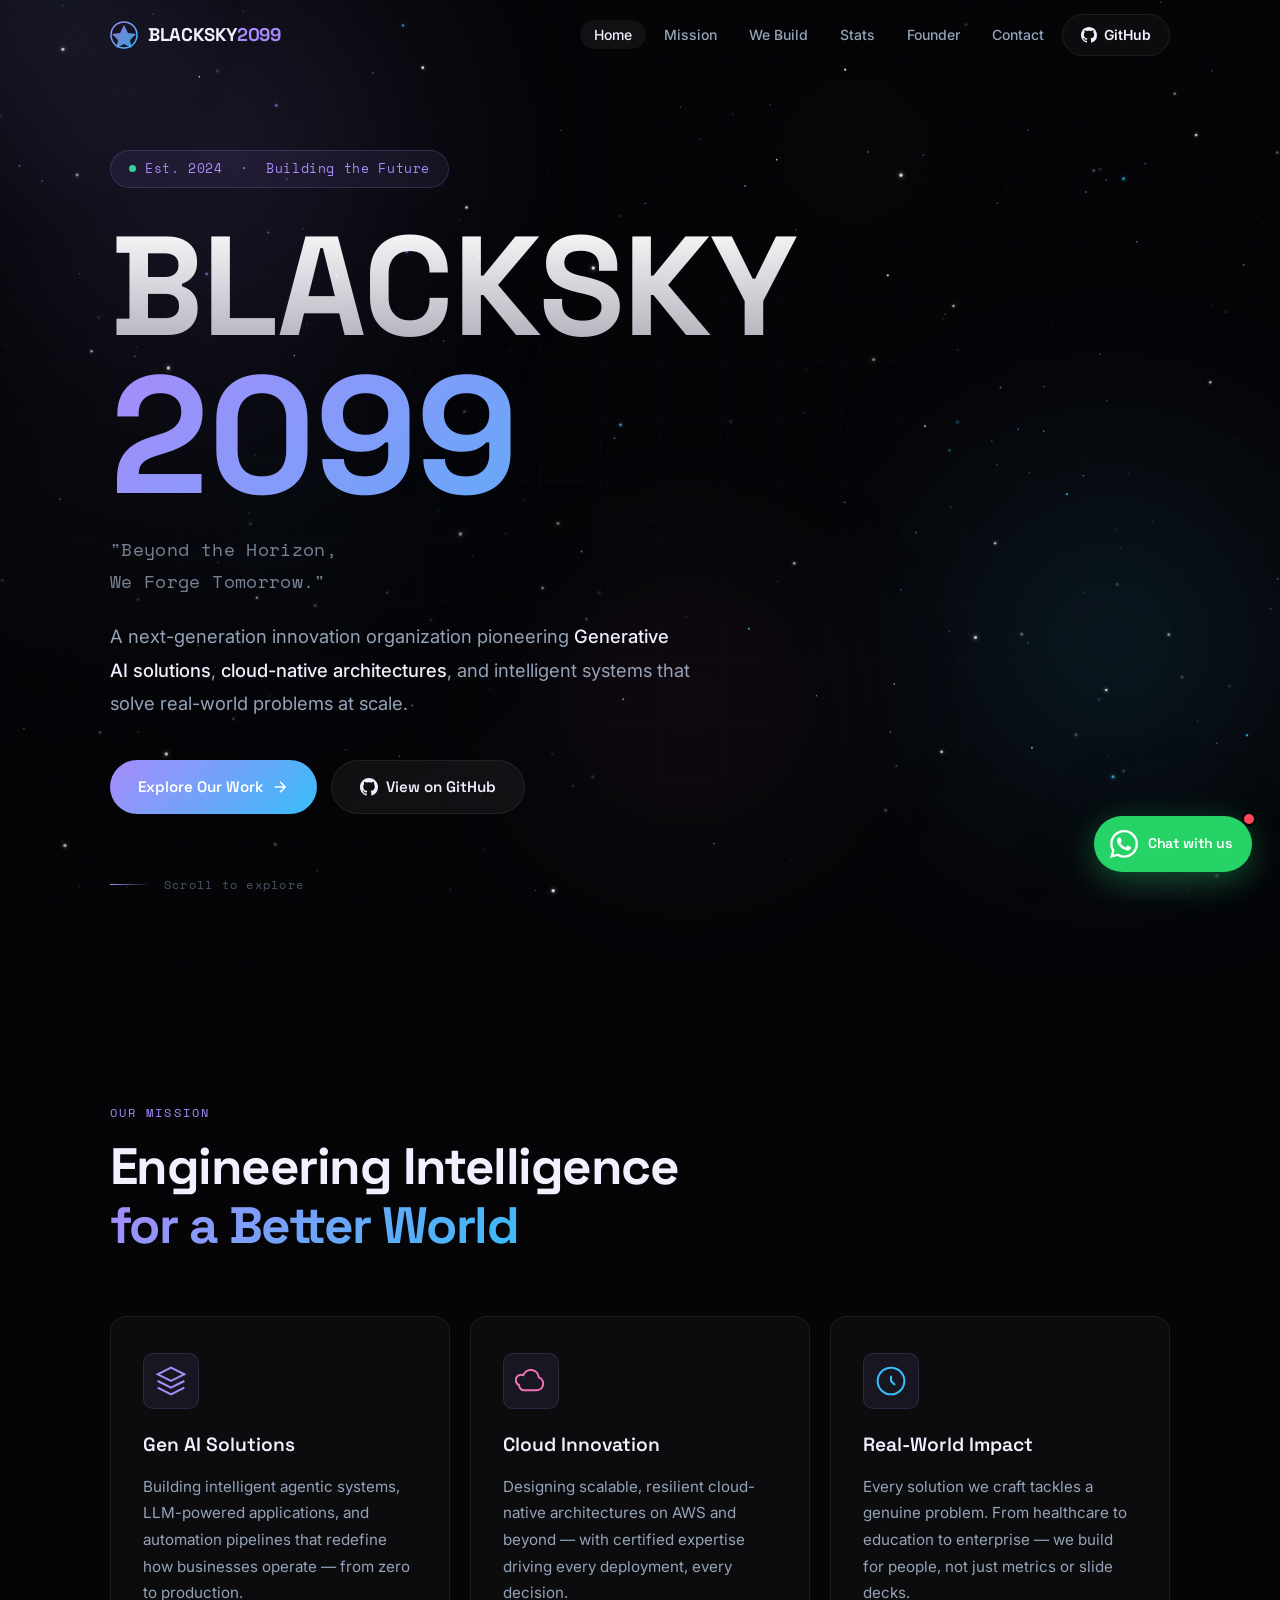
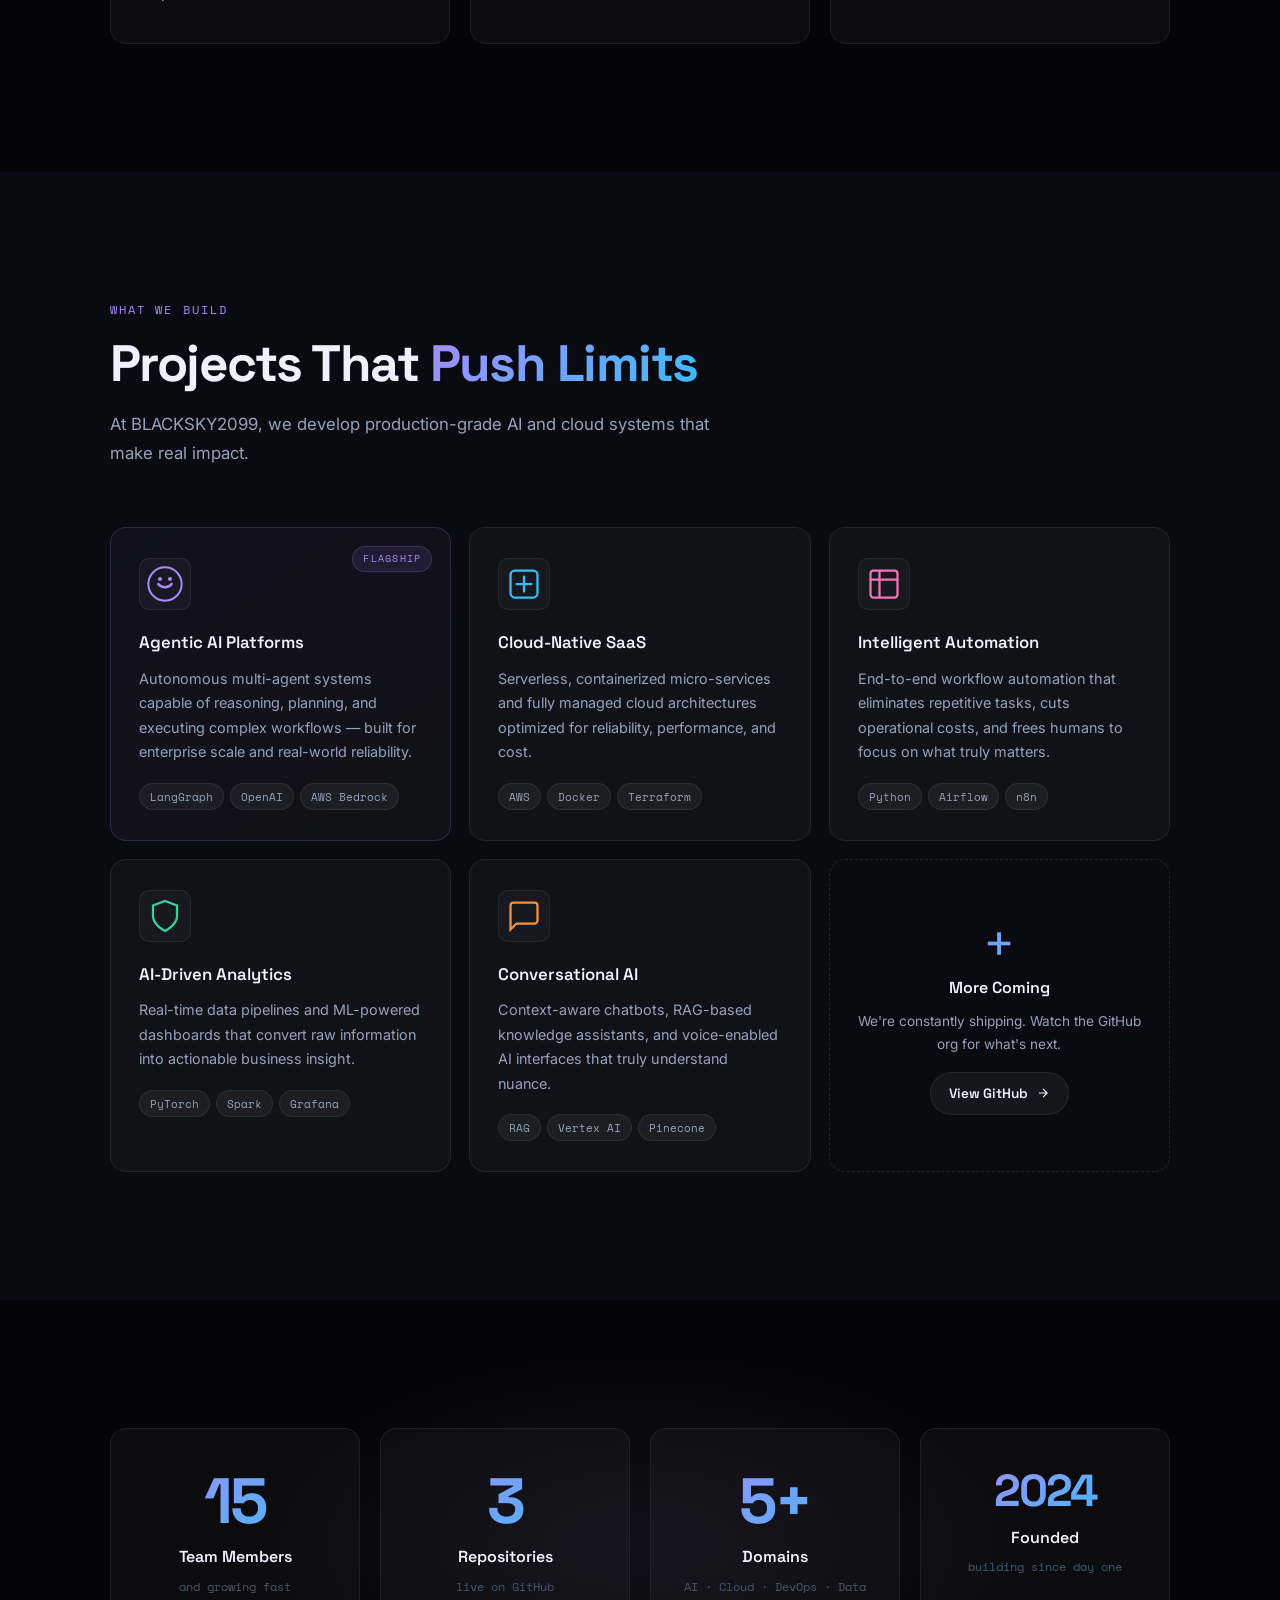
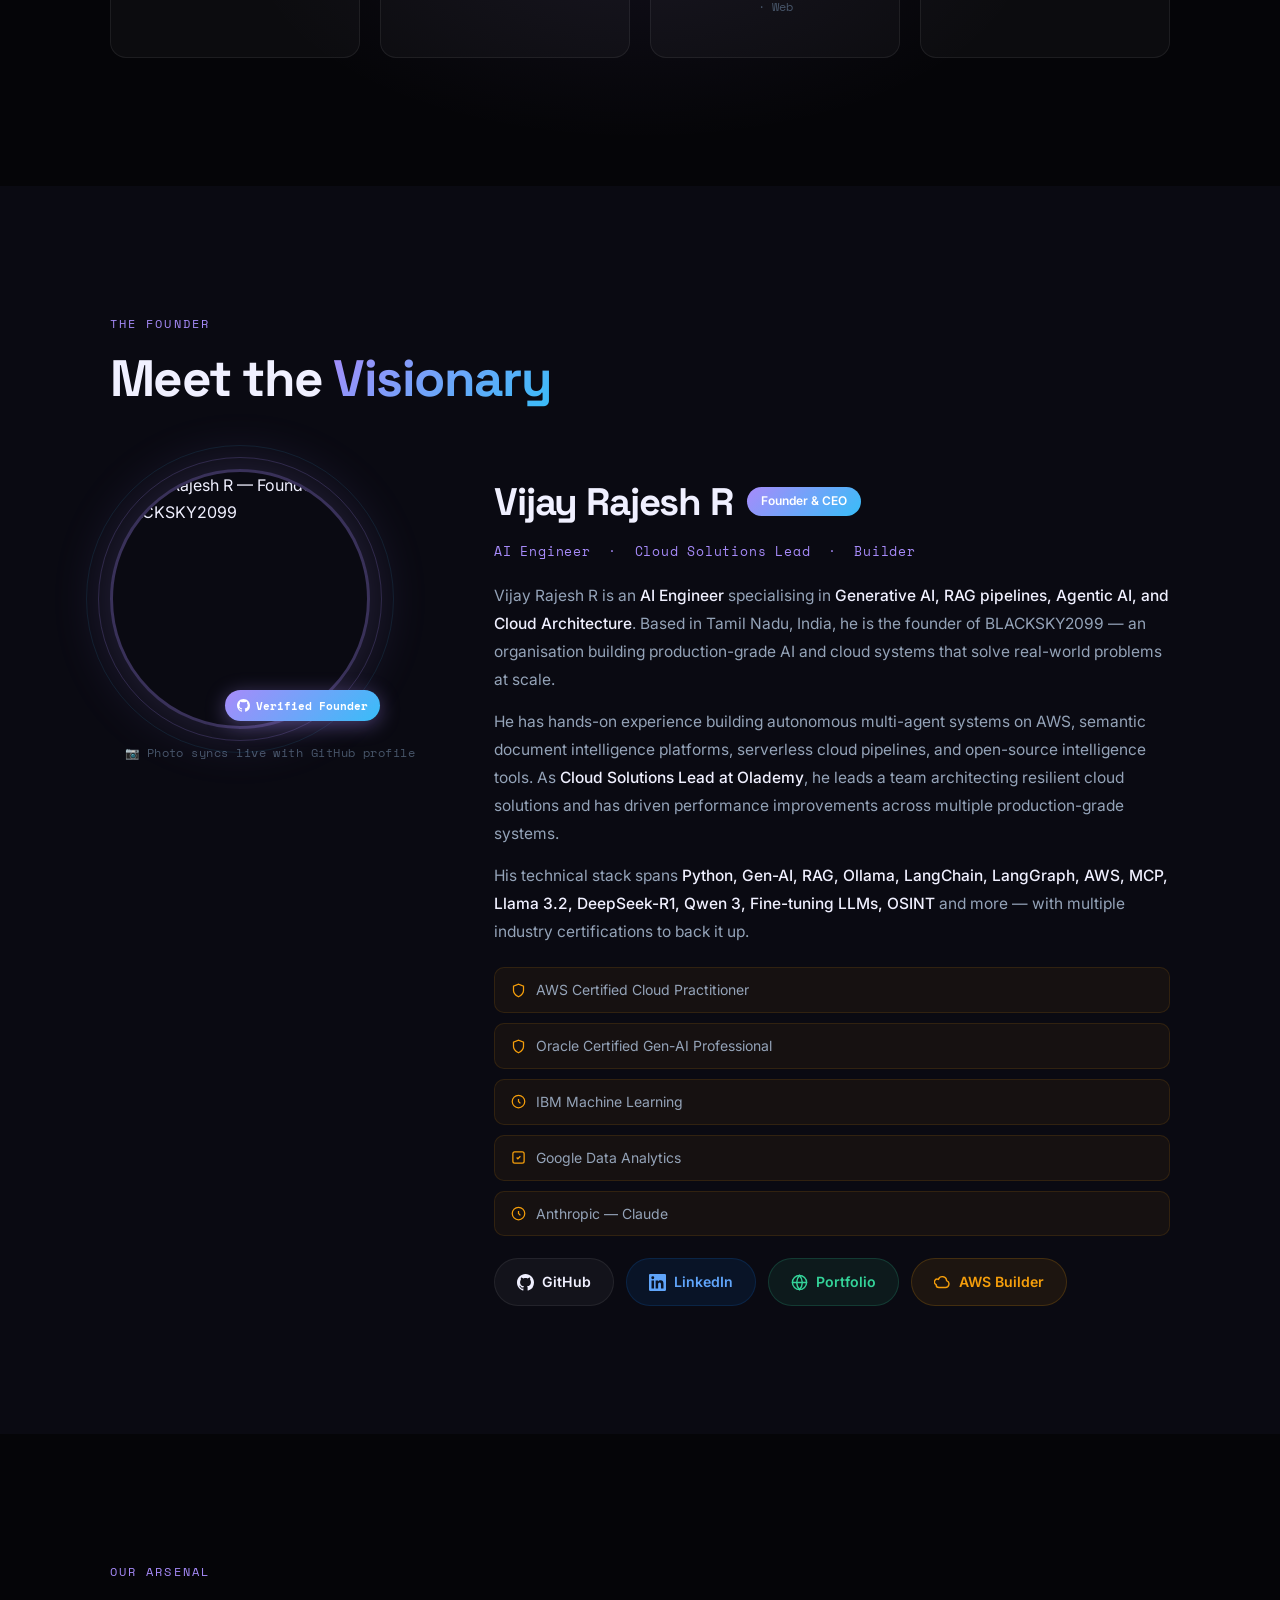
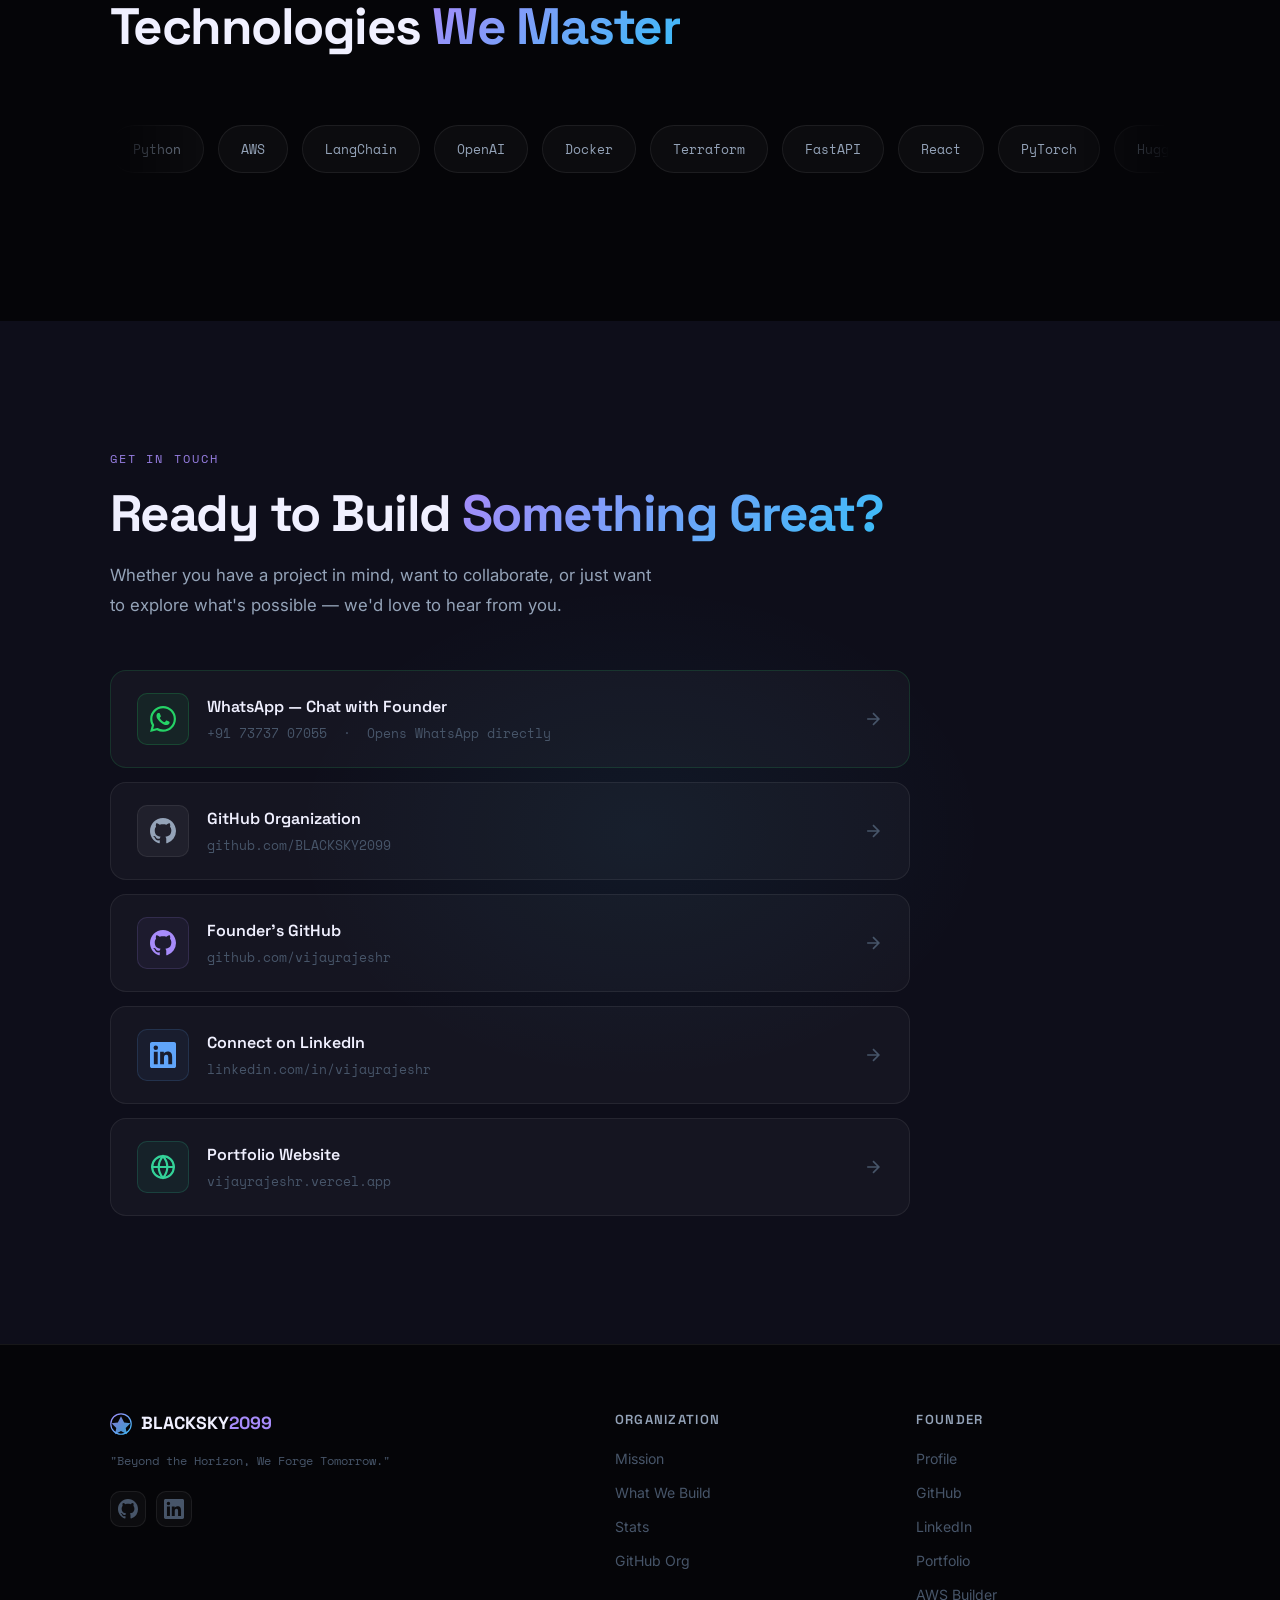
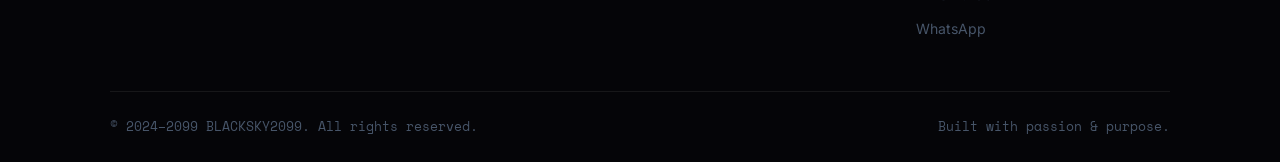
==== index.html @ ccd4a103 "updated" ====
<!DOCTYPE html>
<html lang="en">
<head>
  <meta charset="UTF-8" />
  <meta name="viewport" content="width=device-width, initial-scale=1.0" />
  <meta name="description" content="BLACKSKY2099 — Pioneering Gen AI solutions, Cloud innovation, and solving real-world problems. Founded by Vijay Rajesh R." />
  <meta name="keywords" content="BLACKSKY2099, AI, GenAI, Cloud, AWS, Agentic AI, Innovation, Technology, Vijay Rajesh" />
  <meta property="og:title" content="BLACKSKY2099 — Beyond The Horizon" />
  <meta property="og:description" content="Pioneering Gen AI solutions, Cloud innovation, and solving real-world problems." />
  <meta property="og:image" content="https://avatars.githubusercontent.com/u/301773857?s=280&v=4" />
  <meta property="og:type" content="website" />
  <meta name="twitter:card" content="summary_large_image" />
  <title>BLACKSKY2099 — Beyond The Horizon</title>
  <link rel="preconnect" href="https://fonts.googleapis.com" />
  <link rel="preconnect" href="https://fonts.gstatic.com" crossorigin />
  <link href="https://fonts.googleapis.com/css2?family=Space+Grotesk:wght@300;400;500;600;700&family=Inter:wght@300;400;500;600&family=Space+Mono:wght@400;700&display=swap" rel="stylesheet" />
  <link rel="stylesheet" href="styles.css" />
</head>
<body>

  <!-- CANVAS STARFIELD -->
  <canvas id="starfield"></canvas>

  <!-- CURSOR GLOW -->
  <div class="cursor-glow" id="cursorGlow"></div>

  <!-- NAV -->
  <nav class="nav" id="nav">
    <div class="nav-inner">
      <a href="#home" class="nav-logo">
        <span class="nav-logo-icon">
          <svg width="28" height="28" viewBox="0 0 28 28" fill="none">
            <circle cx="14" cy="14" r="13" stroke="url(#logoGrad)" stroke-width="1.5"/>
            <path d="M14 4 L18 12 L26 13 L20 19 L21.5 27 L14 23 L6.5 27 L8 19 L2 13 L10 12 Z" fill="url(#logoGrad)" opacity="0.85"/>
            <defs>
              <linearGradient id="logoGrad" x1="0" y1="0" x2="28" y2="28" gradientUnits="userSpaceOnUse">
                <stop offset="0%" stop-color="#a78bfa"/>
                <stop offset="100%" stop-color="#38bdf8"/>
              </linearGradient>
            </defs>
          </svg>
        </span>
        <span class="nav-logo-text">BLACKSKY<span class="accent">2099</span></span>
      </a>
      <button class="nav-toggle" id="navToggle" aria-label="Toggle navigation">
        <span></span><span></span><span></span>
      </button>
      <ul class="nav-links" id="navLinks">
        <li><a href="#home" class="nav-link">Home</a></li>
        <li><a href="#mission" class="nav-link">Mission</a></li>
        <li><a href="#what-we-build" class="nav-link">We Build</a></li>
        <li><a href="#stats" class="nav-link">Stats</a></li>
        <li><a href="#founder" class="nav-link">Founder</a></li>
        <li><a href="#contact" class="nav-link">Contact</a></li>
        <li>
          <a href="https://github.com/BLACKSKY2099" target="_blank" rel="noopener" class="nav-cta">
            <svg width="16" height="16" fill="currentColor" viewBox="0 0 16 16"><path d="M8 0C3.58 0 0 3.58 0 8c0 3.54 2.29 6.53 5.47 7.59.4.07.55-.17.55-.38 0-.19-.01-.82-.01-1.49-2.01.37-2.53-.49-2.69-.94-.09-.23-.48-.94-.82-1.13-.28-.15-.68-.52-.01-.53.63-.01 1.08.58 1.23.82.72 1.21 1.87.87 2.33.66.07-.52.28-.87.51-1.07-1.78-.2-3.64-.89-3.64-3.95 0-.87.31-1.59.82-2.15-.08-.2-.36-1.02.08-2.12 0 0 .67-.21 2.2.82.64-.18 1.32-.27 2-.27.68 0 1.36.09 2 .27 1.53-1.04 2.2-.82 2.2-.82.44 1.1.16 1.92.08 2.12.51.56.82 1.27.82 2.15 0 3.07-1.87 3.75-3.65 3.95.29.25.54.73.54 1.48 0 1.07-.01 1.93-.01 2.2 0 .21.15.46.55.38A8.012 8.012 0 0 0 16 8c0-4.42-3.58-8-8-8z"/></svg>
            GitHub
          </a>
        </li>
      </ul>
    </div>
  </nav>

  <!-- HERO -->
  <section class="hero" id="home">
    <div class="hero-orb hero-orb--1"></div>
    <div class="hero-orb hero-orb--2"></div>
    <div class="hero-orb hero-orb--3"></div>
    <div class="container">
      <div class="hero-content" data-reveal>
        <div class="hero-badge">
          <span class="badge-dot"></span>
          <span>Est. 2024 &nbsp;·&nbsp; Building the Future</span>
        </div>
        <h1 class="hero-title">
          <span class="hero-title-line">BLACKSKY</span>
          <span class="hero-title-line hero-title-num">2099</span>
        </h1>
        <p class="hero-motto">
          <span class="motto-line">"Beyond the Horizon,</span>
          <span class="motto-line">We Forge Tomorrow."</span>
        </p>
        <p class="hero-desc">
          A next-generation innovation organization pioneering <strong>Generative AI solutions</strong>,
          <strong>cloud-native architectures</strong>, and intelligent systems that solve
          real-world problems at scale.
        </p>
        <div class="hero-actions">
          <a href="#what-we-build" class="btn btn--primary">
            <span>Explore Our Work</span>
            <svg width="18" height="18" viewBox="0 0 24 24" fill="none" stroke="currentColor" stroke-width="2"><path d="M5 12h14M12 5l7 7-7 7"/></svg>
          </a>
          <a href="https://github.com/BLACKSKY2099" target="_blank" rel="noopener" class="btn btn--ghost">
            <svg width="18" height="18" fill="currentColor" viewBox="0 0 16 16"><path d="M8 0C3.58 0 0 3.58 0 8c0 3.54 2.29 6.53 5.47 7.59.4.07.55-.17.55-.38 0-.19-.01-.82-.01-1.49-2.01.37-2.53-.49-2.69-.94-.09-.23-.48-.94-.82-1.13-.28-.15-.68-.52-.01-.53.63-.01 1.08.58 1.23.82.72 1.21 1.87.87 2.33.66.07-.52.28-.87.51-1.07-1.78-.2-3.64-.89-3.64-3.95 0-.87.31-1.59.82-2.15-.08-.2-.36-1.02.08-2.12 0 0 .67-.21 2.2.82.64-.18 1.32-.27 2-.27.68 0 1.36.09 2 .27 1.53-1.04 2.2-.82 2.2-.82.44 1.1.16 1.92.08 2.12.51.56.82 1.27.82 2.15 0 3.07-1.87 3.75-3.65 3.95.29.25.54.73.54 1.48 0 1.07-.01 1.93-.01 2.2 0 .21.15.46.55.38A8.012 8.012 0 0 0 16 8c0-4.42-3.58-8-8-8z"/></svg>
            <span>View on GitHub</span>
          </a>
        </div>
        <div class="hero-scroll-hint">
          <div class="scroll-line"></div>
          <span>Scroll to explore</span>
        </div>
      </div>
    </div>
    <div class="hero-grid-overlay"></div>
  </section>

  <!-- MISSION -->
  <section class="section mission" id="mission">
    <div class="container">
      <div class="section-label" data-reveal>Our Mission</div>
      <h2 class="section-title" data-reveal>
        Engineering Intelligence<br/>
        <span class="gradient-text">for a Better World</span>
      </h2>
      <div class="mission-grid">
        <div class="mission-card" data-reveal data-delay="0">
          <div class="mission-card-icon">
            <svg width="32" height="32" viewBox="0 0 24 24" fill="none" stroke="url(#mIcon1)" stroke-width="1.5">
              <path d="M12 2L2 7l10 5 10-5-10-5z"/>
              <path d="M2 17l10 5 10-5"/>
              <path d="M2 12l10 5 10-5"/>
              <defs><linearGradient id="mIcon1" x1="0" y1="0" x2="24" y2="24"><stop offset="0%" stop-color="#a78bfa"/><stop offset="100%" stop-color="#38bdf8"/></linearGradient></defs>
            </svg>
          </div>
          <h3>Gen AI Solutions</h3>
          <p>Building intelligent agentic systems, LLM-powered applications, and automation pipelines that redefine how businesses operate — from zero to production.</p>
        </div>
        <div class="mission-card" data-reveal data-delay="100">
          <div class="mission-card-icon">
            <svg width="32" height="32" viewBox="0 0 24 24" fill="none" stroke="url(#mIcon2)" stroke-width="1.5">
              <path d="M3 15a4 4 0 0 0 4 4h9a5 5 0 0 0 1.8-9.7 6 6 0 0 0-11.6-1.7A4 4 0 0 0 3 15z"/>
              <defs><linearGradient id="mIcon2" x1="0" y1="0" x2="24" y2="24"><stop offset="0%" stop-color="#f472b6"/><stop offset="100%" stop-color="#a78bfa"/></linearGradient></defs>
            </svg>
          </div>
          <h3>Cloud Innovation</h3>
          <p>Designing scalable, resilient cloud-native architectures on AWS and beyond — with certified expertise driving every deployment, every decision.</p>
        </div>
        <div class="mission-card" data-reveal data-delay="200">
          <div class="mission-card-icon">
            <svg width="32" height="32" viewBox="0 0 24 24" fill="none" stroke="url(#mIcon3)" stroke-width="1.5">
              <circle cx="12" cy="12" r="10"/>
              <path d="M12 8v4l3 3"/>
              <defs><linearGradient id="mIcon3" x1="0" y1="0" x2="24" y2="24"><stop offset="0%" stop-color="#38bdf8"/><stop offset="100%" stop-color="#34d399"/></linearGradient></defs>
            </svg>
          </div>
          <h3>Real-World Impact</h3>
          <p>Every solution we craft tackles a genuine problem. From healthcare to education to enterprise — we build for people, not just metrics or slide decks.</p>
        </div>
      </div>
    </div>
  </section>

  <!-- WHAT WE BUILD -->
  <section class="section what-we-build" id="what-we-build">
    <div class="container">
      <div class="section-label" data-reveal>What We Build</div>
      <h2 class="section-title" data-reveal>
        Projects That <span class="gradient-text">Push Limits</span>
      </h2>
      <p class="section-subtitle" data-reveal>
        At BLACKSKY2099, we develop production-grade AI and cloud systems that make real impact.
      </p>
      <div class="build-grid">
        <div class="build-card build-card--featured" data-reveal>
          <div class="build-card-tag">Flagship</div>
          <div class="build-card-icon-wrap">
            <svg width="40" height="40" viewBox="0 0 24 24" fill="none"><path d="M12 2a10 10 0 1 0 0 20 10 10 0 0 0 0-20z" stroke="#a78bfa" stroke-width="1.2"/><path d="M8 12s1.5 2 4 2 4-2 4-2" stroke="#a78bfa" stroke-width="1.5" stroke-linecap="round"/><circle cx="9" cy="9" r="1.2" fill="#a78bfa"/><circle cx="15" cy="9" r="1.2" fill="#a78bfa"/></svg>
          </div>
          <h3>Agentic AI Platforms</h3>
          <p>Autonomous multi-agent systems capable of reasoning, planning, and executing complex workflows — built for enterprise scale and real-world reliability.</p>
          <div class="build-tags">
            <span>LangGraph</span><span>OpenAI</span><span>AWS Bedrock</span>
          </div>
        </div>
        <div class="build-card" data-reveal data-delay="80">
          <div class="build-card-icon-wrap">
            <svg width="36" height="36" viewBox="0 0 24 24" fill="none"><rect x="3" y="3" width="18" height="18" rx="3" stroke="#38bdf8" stroke-width="1.5"/><path d="M7 12h10M12 7v10" stroke="#38bdf8" stroke-width="1.5" stroke-linecap="round"/></svg>
          </div>
          <h3>Cloud-Native SaaS</h3>
          <p>Serverless, containerized micro-services and fully managed cloud architectures optimized for reliability, performance, and cost.</p>
          <div class="build-tags">
            <span>AWS</span><span>Docker</span><span>Terraform</span>
          </div>
        </div>
        <div class="build-card" data-reveal data-delay="160">
          <div class="build-card-icon-wrap">
            <svg width="36" height="36" viewBox="0 0 24 24" fill="none"><path d="M9 3H5a2 2 0 0 0-2 2v4m6-6h10a2 2 0 0 1 2 2v4M9 3v18m0 0h10a2 2 0 0 0 2-2V9M9 21H5a2 2 0 0 1-2-2V9m0 0h18" stroke="#f472b6" stroke-width="1.5" stroke-linecap="round"/></svg>
          </div>
          <h3>Intelligent Automation</h3>
          <p>End-to-end workflow automation that eliminates repetitive tasks, cuts operational costs, and frees humans to focus on what truly matters.</p>
          <div class="build-tags">
            <span>Python</span><span>Airflow</span><span>n8n</span>
          </div>
        </div>
        <div class="build-card" data-reveal data-delay="240">
          <div class="build-card-icon-wrap">
            <svg width="36" height="36" viewBox="0 0 24 24" fill="none"><path d="M12 22s8-4 8-10V5l-8-3-8 3v7c0 6 8 10 8 10z" stroke="#34d399" stroke-width="1.5" stroke-linecap="round"/></svg>
          </div>
          <h3>AI-Driven Analytics</h3>
          <p>Real-time data pipelines and ML-powered dashboards that convert raw information into actionable business insight.</p>
          <div class="build-tags">
            <span>PyTorch</span><span>Spark</span><span>Grafana</span>
          </div>
        </div>
        <div class="build-card" data-reveal data-delay="320">
          <div class="build-card-icon-wrap">
            <svg width="36" height="36" viewBox="0 0 24 24" fill="none"><path d="M21 15a2 2 0 0 1-2 2H7l-4 4V5a2 2 0 0 1 2-2h14a2 2 0 0 1 2 2z" stroke="#fb923c" stroke-width="1.5" stroke-linecap="round"/></svg>
          </div>
          <h3>Conversational AI</h3>
          <p>Context-aware chatbots, RAG-based knowledge assistants, and voice-enabled AI interfaces that truly understand nuance.</p>
          <div class="build-tags">
            <span>RAG</span><span>Vertex AI</span><span>Pinecone</span>
          </div>
        </div>
        <div class="build-card build-card--cta" data-reveal data-delay="400">
          <div class="build-card-cta-inner">
            <span class="build-card-cta-plus">+</span>
            <h3>More Coming</h3>
            <p>We're constantly shipping. Watch the GitHub org for what's next.</p>
            <a href="https://github.com/BLACKSKY2099" target="_blank" rel="noopener" class="btn btn--ghost btn--sm">
              View GitHub
              <svg width="14" height="14" viewBox="0 0 24 24" fill="none" stroke="currentColor" stroke-width="2"><path d="M5 12h14M12 5l7 7-7 7"/></svg>
            </a>
          </div>
        </div>
      </div>
    </div>
  </section>

  <!-- STATS -->
  <section class="section stats" id="stats">
    <div class="stats-bg-glow"></div>
    <div class="container">
      <div class="stats-grid">
        <div class="stat-card" data-reveal>
          <div class="stat-number" data-count="15">0</div>
          <div class="stat-label">Team Members</div>
          <div class="stat-sublabel">and growing fast</div>
        </div>
        <div class="stat-card" data-reveal data-delay="100">
          <div class="stat-number" data-count="3">0</div>
          <div class="stat-label">Repositories</div>
          <div class="stat-sublabel">live on GitHub</div>
        </div>
        <div class="stat-card" data-reveal data-delay="200">
          <div class="stat-number" data-count="5" data-suffix="+">0</div>
          <div class="stat-label">Domains</div>
          <div class="stat-sublabel">AI · Cloud · DevOps · Data · Web</div>
        </div>
        <div class="stat-card" data-reveal data-delay="300">
          <div class="stat-number stat-year">2024</div>
          <div class="stat-label">Founded</div>
          <div class="stat-sublabel">building since day one</div>
        </div>
      </div>
    </div>
  </section>

  <!-- FOUNDER -->
  <section class="section founder" id="founder">
    <div class="container">
      <div class="section-label" data-reveal>The Founder</div>
      <h2 class="section-title" data-reveal>
        Meet the <span class="gradient-text">Visionary</span>
      </h2>
      <div class="founder-wrapper" data-reveal>
        <div class="founder-photo-col">
          <div class="founder-photo-frame">
            <div class="founder-photo-ring founder-photo-ring--1"></div>
            <div class="founder-photo-ring founder-photo-ring--2"></div>
            <!-- Photo is served live from GitHub — it auto-updates when you change your GitHub profile picture -->
            <img
              src="https://avatars.githubusercontent.com/vijayrajeshr?v=4"
              alt="Vijay Rajesh R — Founder of BLACKSKY2099"
              class="founder-photo"
              loading="lazy"
            />
            <div class="founder-badge-chip">
              <svg width="13" height="13" fill="#fff" viewBox="0 0 16 16"><path d="M8 0C3.58 0 0 3.58 0 8c0 3.54 2.29 6.53 5.47 7.59.4.07.55-.17.55-.38 0-.19-.01-.82-.01-1.49-2.01.37-2.53-.49-2.69-.94-.09-.23-.48-.94-.82-1.13-.28-.15-.68-.52-.01-.53.63-.01 1.08.58 1.23.82.72 1.21 1.87.87 2.33.66.07-.52.28-.87.51-1.07-1.78-.2-3.64-.89-3.64-3.95 0-.87.31-1.59.82-2.15-.08-.2-.36-1.02.08-2.12 0 0 .67-.21 2.2.82.64-.18 1.32-.27 2-.27.68 0 1.36.09 2 .27 1.53-1.04 2.2-.82 2.2-.82.44 1.1.16 1.92.08 2.12.51.56.82 1.27.82 2.15 0 3.07-1.87 3.75-3.65 3.95.29.25.54.73.54 1.48 0 1.07-.01 1.93-.01 2.2 0 .21.15.46.55.38A8.012 8.012 0 0 0 16 8c0-4.42-3.58-8-8-8z"/></svg>
              Verified Founder
            </div>
          </div>
          <!-- Photo note -->
          <p class="founder-photo-note">&#x1f4f7; Photo syncs live with GitHub profile</p>
        </div>
        <div class="founder-info-col">
          <div class="founder-name-row">
            <h3 class="founder-name">Vijay Rajesh R</h3>
            <span class="founder-role-pill">Founder &amp; CEO</span>
          </div>
          <p class="founder-tagline">AI Engineer &nbsp;·&nbsp; Cloud Solutions Lead &nbsp;·&nbsp; Builder</p>
          <p class="founder-bio">
            Vijay Rajesh R is an <strong>AI Engineer</strong> specialising in
            <strong>Generative AI, RAG pipelines, Agentic AI, and Cloud Architecture</strong>.
            Based in Tamil Nadu, India, he is the founder of BLACKSKY2099 — an organisation
            building production-grade AI and cloud systems that solve real-world problems at scale.
          </p>
          <p class="founder-bio">
            He has hands-on experience building autonomous multi-agent systems on AWS,
            semantic document intelligence platforms, serverless cloud pipelines, and
            open-source intelligence tools. As <strong>Cloud Solutions Lead at Olademy</strong>,
            he leads a team architecting resilient cloud solutions and has driven performance
            improvements across multiple production-grade systems.
          </p>
          <p class="founder-bio">
            His technical stack spans <strong>Python, Gen-AI, RAG, Ollama, LangChain,
            LangGraph, AWS, MCP, Llama 3.2, DeepSeek-R1, Qwen 3, Fine-tuning LLMs,
            OSINT</strong> and more — with multiple industry certifications to back it up.
          </p>

          <!-- Certifications -->
          <div class="founder-certs">
            <div class="cert-badge">
              <svg width="15" height="15" viewBox="0 0 24 24" fill="none" stroke="#f59e0b" stroke-width="2"><path d="M12 22s8-4 8-10V5l-8-3-8 3v7c0 6 8 10 8 10z"/></svg>
              AWS Certified Cloud Practitioner
            </div>
            <div class="cert-badge">
              <svg width="15" height="15" viewBox="0 0 24 24" fill="none" stroke="#f59e0b" stroke-width="2"><path d="M12 22s8-4 8-10V5l-8-3-8 3v7c0 6 8 10 8 10z"/></svg>
              Oracle Certified Gen-AI Professional
            </div>
            <div class="cert-badge">
              <svg width="15" height="15" viewBox="0 0 24 24" fill="none" stroke="#f59e0b" stroke-width="2"><circle cx="12" cy="12" r="10"/><path d="M12 8v4l3 3"/></svg>
              IBM Machine Learning
            </div>
            <div class="cert-badge">
              <svg width="15" height="15" viewBox="0 0 24 24" fill="none" stroke="#f59e0b" stroke-width="2"><rect x="3" y="3" width="18" height="18" rx="3"/><path d="M9 12l2 2 4-4"/></svg>
              Google Data Analytics
            </div>
            <div class="cert-badge">
              <svg width="15" height="15" viewBox="0 0 24 24" fill="none" stroke="#f59e0b" stroke-width="2"><circle cx="12" cy="12" r="10"/><path d="M12 8v4l3 3"/></svg>
              Anthropic — Claude
            </div>
          </div>

          <!-- Links -->
          <div class="founder-links">
            <a href="https://github.com/vijayrajeshr" target="_blank" rel="noopener" class="founder-link founder-link--github">
              <svg width="17" height="17" fill="currentColor" viewBox="0 0 16 16"><path d="M8 0C3.58 0 0 3.58 0 8c0 3.54 2.29 6.53 5.47 7.59.4.07.55-.17.55-.38 0-.19-.01-.82-.01-1.49-2.01.37-2.53-.49-2.69-.94-.09-.23-.48-.94-.82-1.13-.28-.15-.68-.52-.01-.53.63-.01 1.08.58 1.23.82.72 1.21 1.87.87 2.33.66.07-.52.28-.87.51-1.07-1.78-.2-3.64-.89-3.64-3.95 0-.87.31-1.59.82-2.15-.08-.2-.36-1.02.08-2.12 0 0 .67-.21 2.2.82.64-.18 1.32-.27 2-.27.68 0 1.36.09 2 .27 1.53-1.04 2.2-.82 2.2-.82.44 1.1.16 1.92.08 2.12.51.56.82 1.27.82 2.15 0 3.07-1.87 3.75-3.65 3.95.29.25.54.73.54 1.48 0 1.07-.01 1.93-.01 2.2 0 .21.15.46.55.38A8.012 8.012 0 0 0 16 8c0-4.42-3.58-8-8-8z"/></svg>
              GitHub
            </a>
            <a href="https://www.linkedin.com/in/vijayrajeshr" target="_blank" rel="noopener" class="founder-link founder-link--linkedin">
              <svg width="17" height="17" fill="currentColor" viewBox="0 0 24 24"><path d="M20.447 20.452h-3.554v-5.569c0-1.328-.027-3.037-1.852-3.037-1.853 0-2.136 1.445-2.136 2.939v5.667H9.351V9h3.414v1.561h.046c.477-.9 1.637-1.85 3.37-1.85 3.601 0 4.267 2.37 4.267 5.455v6.286zM5.337 7.433a2.062 2.062 0 0 1-2.063-2.065 2.064 2.064 0 1 1 2.063 2.065zm1.782 13.019H3.555V9h3.564v11.452zM22.225 0H1.771C.792 0 0 .774 0 1.729v20.542C0 23.227.792 24 1.771 24h20.451C23.2 24 24 23.227 24 22.271V1.729C24 .774 23.2 0 22.222 0h.003z"/></svg>
              LinkedIn
            </a>
            <a href="https://vijayrajeshr.vercel.app/" target="_blank" rel="noopener" class="founder-link founder-link--portfolio">
              <svg width="17" height="17" viewBox="0 0 24 24" fill="none" stroke="currentColor" stroke-width="2" stroke-linecap="round"><circle cx="12" cy="12" r="10"/><path d="M2 12h20M12 2a15.3 15.3 0 0 1 4 10 15.3 15.3 0 0 1-4 10 15.3 15.3 0 0 1-4-10 15.3 15.3 0 0 1 4-10z"/></svg>
              Portfolio
            </a>
            <a href="https://builder.aws.com/community/@vijayrajeshr" target="_blank" rel="noopener" class="founder-link founder-link--aws">
              <svg width="17" height="17" viewBox="0 0 24 24" fill="none" stroke="currentColor" stroke-width="2" stroke-linecap="round"><path d="M3 15a4 4 0 0 0 4 4h9a5 5 0 0 0 1.8-9.7 6 6 0 0 0-11.6-1.7A4 4 0 0 0 3 15z"/></svg>
              AWS Builder
            </a>
          </div>
        </div>
      </div>
    </div>
  </section>

  <!-- TECH STACK -->
  <section class="section tech" id="tech">
    <div class="container">
      <div class="section-label" data-reveal>Our Arsenal</div>
      <h2 class="section-title" data-reveal>Technologies <span class="gradient-text">We Master</span></h2>
      <div class="tech-marquee-wrap" data-reveal>
        <div class="tech-marquee">
          <div class="tech-track">
            <div class="tech-pill">Python</div>
            <div class="tech-pill">AWS</div>
            <div class="tech-pill">LangChain</div>
            <div class="tech-pill">OpenAI</div>
            <div class="tech-pill">Docker</div>
            <div class="tech-pill">Terraform</div>
            <div class="tech-pill">FastAPI</div>
            <div class="tech-pill">React</div>
            <div class="tech-pill">PyTorch</div>
            <div class="tech-pill">HuggingFace</div>
            <div class="tech-pill">Pinecone</div>
            <div class="tech-pill">Oracle Cloud</div>
            <div class="tech-pill">Kubernetes</div>
            <div class="tech-pill">LangGraph</div>
            <!-- duplicate -->
            <div class="tech-pill">Python</div>
            <div class="tech-pill">AWS</div>
            <div class="tech-pill">LangChain</div>
            <div class="tech-pill">OpenAI</div>
            <div class="tech-pill">Docker</div>
            <div class="tech-pill">Terraform</div>
            <div class="tech-pill">FastAPI</div>
            <div class="tech-pill">React</div>
            <div class="tech-pill">PyTorch</div>
            <div class="tech-pill">HuggingFace</div>
            <div class="tech-pill">Pinecone</div>
            <div class="tech-pill">Oracle Cloud</div>
            <div class="tech-pill">Kubernetes</div>
            <div class="tech-pill">LangGraph</div>
          </div>
        </div>
      </div>
    </div>
  </section>

  <!-- CONTACT -->
  <section class="section contact" id="contact">
    <div class="contact-orb"></div>
    <div class="container">
      <div class="contact-inner" data-reveal>
        <div class="section-label">Get In Touch</div>
        <h2 class="section-title">
          Ready to Build <span class="gradient-text">Something Great?</span>
        </h2>
        <p class="contact-desc">
          Whether you have a project in mind, want to collaborate, or just want to explore
          what's possible — we'd love to hear from you.
        </p>
        <div class="contact-links">
          <!-- WhatsApp -->
          <a href="https://wa.me/917373707055" target="_blank" rel="noopener" class="contact-card contact-card--whatsapp">
            <div class="contact-card-icon contact-card-icon--whatsapp">
              <svg width="26" height="26" fill="currentColor" viewBox="0 0 24 24"><path d="M17.472 14.382c-.297-.149-1.758-.867-2.03-.967-.273-.099-.471-.148-.67.15-.197.297-.767.966-.94 1.164-.173.199-.347.223-.644.075-.297-.15-1.255-.463-2.39-1.475-.883-.788-1.48-1.761-1.653-2.059-.173-.297-.018-.458.13-.606.134-.133.298-.347.446-.52.149-.174.198-.298.298-.497.099-.198.05-.371-.025-.52-.075-.149-.669-1.612-.916-2.207-.242-.579-.487-.5-.669-.51-.173-.008-.371-.01-.57-.01-.198 0-.52.074-.792.372-.272.297-1.04 1.016-1.04 2.479 0 1.462 1.065 2.875 1.213 3.074.149.198 2.096 3.2 5.077 4.487.709.306 1.262.489 1.694.625.712.227 1.36.195 1.871.118.571-.085 1.758-.719 2.006-1.413.248-.694.248-1.289.173-1.413-.074-.124-.272-.198-.57-.347m-5.421 7.403h-.004a9.87 9.87 0 0 1-5.031-1.378l-.361-.214-3.741.982.998-3.648-.235-.374a9.86 9.86 0 0 1-1.51-5.26c.001-5.45 4.436-9.884 9.888-9.884 2.64 0 5.122 1.03 6.988 2.898a9.825 9.825 0 0 1 2.893 6.994c-.003 5.45-4.437 9.884-9.885 9.884m8.413-18.297A11.815 11.815 0 0 0 12.05 0C5.495 0 .16 5.335.157 11.892c0 2.096.547 4.142 1.588 5.945L.057 24l6.305-1.654a11.882 11.882 0 0 0 5.683 1.448h.005c6.554 0 11.89-5.335 11.893-11.893a11.821 11.821 0 0 0-3.48-8.413z"/></svg>
            </div>
            <div class="contact-card-text">
              <div class="contact-card-title">WhatsApp — Chat with Founder</div>
              <div class="contact-card-sub">+91 73737 07055 &nbsp;·&nbsp; Opens WhatsApp directly</div>
            </div>
            <svg class="contact-card-arrow" width="20" height="20" viewBox="0 0 24 24" fill="none" stroke="currentColor" stroke-width="2"><path d="M5 12h14M12 5l7 7-7 7"/></svg>
          </a>
          <!-- GitHub Org -->
          <a href="https://github.com/BLACKSKY2099" target="_blank" rel="noopener" class="contact-card">
            <div class="contact-card-icon">
              <svg width="26" height="26" fill="currentColor" viewBox="0 0 16 16"><path d="M8 0C3.58 0 0 3.58 0 8c0 3.54 2.29 6.53 5.47 7.59.4.07.55-.17.55-.38 0-.19-.01-.82-.01-1.49-2.01.37-2.53-.49-2.69-.94-.09-.23-.48-.94-.82-1.13-.28-.15-.68-.52-.01-.53.63-.01 1.08.58 1.23.82.72 1.21 1.87.87 2.33.66.07-.52.28-.87.51-1.07-1.78-.2-3.64-.89-3.64-3.95 0-.87.31-1.59.82-2.15-.08-.2-.36-1.02.08-2.12 0 0 .67-.21 2.2.82.64-.18 1.32-.27 2-.27.68 0 1.36.09 2 .27 1.53-1.04 2.2-.82 2.2-.82.44 1.1.16 1.92.08 2.12.51.56.82 1.27.82 2.15 0 3.07-1.87 3.75-3.65 3.95.29.25.54.73.54 1.48 0 1.07-.01 1.93-.01 2.2 0 .21.15.46.55.38A8.012 8.012 0 0 0 16 8c0-4.42-3.58-8-8-8z"/></svg>
            </div>
            <div class="contact-card-text">
              <div class="contact-card-title">GitHub Organization</div>
              <div class="contact-card-sub">github.com/BLACKSKY2099</div>
            </div>
            <svg class="contact-card-arrow" width="20" height="20" viewBox="0 0 24 24" fill="none" stroke="currentColor" stroke-width="2"><path d="M5 12h14M12 5l7 7-7 7"/></svg>
          </a>
          <!-- Founder GitHub -->
          <a href="https://github.com/vijayrajeshr" target="_blank" rel="noopener" class="contact-card">
            <div class="contact-card-icon contact-card-icon--purple">
              <svg width="26" height="26" fill="currentColor" viewBox="0 0 16 16"><path d="M8 0C3.58 0 0 3.58 0 8c0 3.54 2.29 6.53 5.47 7.59.4.07.55-.17.55-.38 0-.19-.01-.82-.01-1.49-2.01.37-2.53-.49-2.69-.94-.09-.23-.48-.94-.82-1.13-.28-.15-.68-.52-.01-.53.63-.01 1.08.58 1.23.82.72 1.21 1.87.87 2.33.66.07-.52.28-.87.51-1.07-1.78-.2-3.64-.89-3.64-3.95 0-.87.31-1.59.82-2.15-.08-.2-.36-1.02.08-2.12 0 0 .67-.21 2.2.82.64-.18 1.32-.27 2-.27.68 0 1.36.09 2 .27 1.53-1.04 2.2-.82 2.2-.82.44 1.1.16 1.92.08 2.12.51.56.82 1.27.82 2.15 0 3.07-1.87 3.75-3.65 3.95.29.25.54.73.54 1.48 0 1.07-.01 1.93-.01 2.2 0 .21.15.46.55.38A8.012 8.012 0 0 0 16 8c0-4.42-3.58-8-8-8z"/></svg>
            </div>
            <div class="contact-card-text">
              <div class="contact-card-title">Founder's GitHub</div>
              <div class="contact-card-sub">github.com/vijayrajeshr</div>
            </div>
            <svg class="contact-card-arrow" width="20" height="20" viewBox="0 0 24 24" fill="none" stroke="currentColor" stroke-width="2"><path d="M5 12h14M12 5l7 7-7 7"/></svg>
          </a>
          <!-- LinkedIn -->
          <a href="https://www.linkedin.com/in/vijayrajeshr" target="_blank" rel="noopener" class="contact-card">
            <div class="contact-card-icon contact-card-icon--blue">
              <svg width="26" height="26" fill="currentColor" viewBox="0 0 24 24"><path d="M20.447 20.452h-3.554v-5.569c0-1.328-.027-3.037-1.852-3.037-1.853 0-2.136 1.445-2.136 2.939v5.667H9.351V9h3.414v1.561h.046c.477-.9 1.637-1.85 3.37-1.85 3.601 0 4.267 2.37 4.267 5.455v6.286zM5.337 7.433a2.062 2.062 0 0 1-2.063-2.065 2.064 2.064 0 1 1 2.063 2.065zm1.782 13.019H3.555V9h3.564v11.452zM22.225 0H1.771C.792 0 0 .774 0 1.729v20.542C0 23.227.792 24 1.771 24h20.451C23.2 24 24 23.227 24 22.271V1.729C24 .774 23.2 0 22.222 0h.003z"/></svg>
            </div>
            <div class="contact-card-text">
              <div class="contact-card-title">Connect on LinkedIn</div>
              <div class="contact-card-sub">linkedin.com/in/vijayrajeshr</div>
            </div>
            <svg class="contact-card-arrow" width="20" height="20" viewBox="0 0 24 24" fill="none" stroke="currentColor" stroke-width="2"><path d="M5 12h14M12 5l7 7-7 7"/></svg>
          </a>
          <!-- Portfolio -->
          <a href="https://vijayrajeshr.vercel.app/" target="_blank" rel="noopener" class="contact-card">
            <div class="contact-card-icon contact-card-icon--green">
              <svg width="26" height="26" viewBox="0 0 24 24" fill="none" stroke="currentColor" stroke-width="2" stroke-linecap="round"><circle cx="12" cy="12" r="10"/><path d="M2 12h20M12 2a15.3 15.3 0 0 1 4 10 15.3 15.3 0 0 1-4 10 15.3 15.3 0 0 1-4-10 15.3 15.3 0 0 1 4-10z"/></svg>
            </div>
            <div class="contact-card-text">
              <div class="contact-card-title">Portfolio Website</div>
              <div class="contact-card-sub">vijayrajeshr.vercel.app</div>
            </div>
            <svg class="contact-card-arrow" width="20" height="20" viewBox="0 0 24 24" fill="none" stroke="currentColor" stroke-width="2"><path d="M5 12h14M12 5l7 7-7 7"/></svg>
          </a>
        </div>
      </div>
    </div>
  </section>

  <!-- FOOTER -->
  <footer class="footer">
    <div class="container">
      <div class="footer-inner">
        <div class="footer-brand">
          <div class="footer-logo">
            <svg width="22" height="22" viewBox="0 0 28 28" fill="none">
              <circle cx="14" cy="14" r="13" stroke="url(#footLogoGrad)" stroke-width="1.5"/>
              <path d="M14 4 L18 12 L26 13 L20 19 L21.5 27 L14 23 L6.5 27 L8 19 L2 13 L10 12 Z" fill="url(#footLogoGrad)" opacity="0.85"/>
              <defs><linearGradient id="footLogoGrad" x1="0" y1="0" x2="28" y2="28" gradientUnits="userSpaceOnUse"><stop offset="0%" stop-color="#a78bfa"/><stop offset="100%" stop-color="#38bdf8"/></linearGradient></defs>
            </svg>
            <span>BLACKSKY<span class="accent">2099</span></span>
          </div>
          <p class="footer-motto">"Beyond the Horizon, We Forge Tomorrow."</p>
          <div class="footer-social">
            <a href="https://github.com/BLACKSKY2099" target="_blank" rel="noopener" aria-label="GitHub">
              <svg width="20" height="20" fill="currentColor" viewBox="0 0 16 16"><path d="M8 0C3.58 0 0 3.58 0 8c0 3.54 2.29 6.53 5.47 7.59.4.07.55-.17.55-.38 0-.19-.01-.82-.01-1.49-2.01.37-2.53-.49-2.69-.94-.09-.23-.48-.94-.82-1.13-.28-.15-.68-.52-.01-.53.63-.01 1.08.58 1.23.82.72 1.21 1.87.87 2.33.66.07-.52.28-.87.51-1.07-1.78-.2-3.64-.89-3.64-3.95 0-.87.31-1.59.82-2.15-.08-.2-.36-1.02.08-2.12 0 0 .67-.21 2.2.82.64-.18 1.32-.27 2-.27.68 0 1.36.09 2 .27 1.53-1.04 2.2-.82 2.2-.82.44 1.1.16 1.92.08 2.12.51.56.82 1.27.82 2.15 0 3.07-1.87 3.75-3.65 3.95.29.25.54.73.54 1.48 0 1.07-.01 1.93-.01 2.2 0 .21.15.46.55.38A8.012 8.012 0 0 0 16 8c0-4.42-3.58-8-8-8z"/></svg>
            </a>
            <a href="https://www.linkedin.com/in/vijayrajeshr" target="_blank" rel="noopener" aria-label="LinkedIn">
              <svg width="20" height="20" fill="currentColor" viewBox="0 0 24 24"><path d="M20.447 20.452h-3.554v-5.569c0-1.328-.027-3.037-1.852-3.037-1.853 0-2.136 1.445-2.136 2.939v5.667H9.351V9h3.414v1.561h.046c.477-.9 1.637-1.85 3.37-1.85 3.601 0 4.267 2.37 4.267 5.455v6.286zM5.337 7.433a2.062 2.062 0 0 1-2.063-2.065 2.064 2.064 0 1 1 2.063 2.065zm1.782 13.019H3.555V9h3.564v11.452zM22.225 0H1.771C.792 0 0 .774 0 1.729v20.542C0 23.227.792 24 1.771 24h20.451C23.2 24 24 23.227 24 22.271V1.729C24 .774 23.2 0 22.222 0h.003z"/></svg>
            </a>
          </div>
        </div>
        <div class="footer-links-col">
          <h4>Organization</h4>
          <a href="#mission">Mission</a>
          <a href="#what-we-build">What We Build</a>
          <a href="#stats">Stats</a>
          <a href="https://github.com/BLACKSKY2099" target="_blank" rel="noopener">GitHub Org</a>
        </div>
        <div class="footer-links-col">
          <h4>Founder</h4>
          <a href="#founder">Profile</a>
          <a href="https://github.com/vijayrajeshr" target="_blank" rel="noopener">GitHub</a>
          <a href="https://www.linkedin.com/in/vijayrajeshr" target="_blank" rel="noopener">LinkedIn</a>
          <a href="https://vijayrajeshr.vercel.app/" target="_blank" rel="noopener">Portfolio</a>
          <a href="https://builder.aws.com/community/@vijayrajeshr" target="_blank" rel="noopener">AWS Builder</a>
          <a href="https://wa.me/917373707055" target="_blank" rel="noopener">WhatsApp</a>
        </div>
      </div>
      <div class="footer-bottom">
        <span>&copy; 2024&ndash;2099 BLACKSKY2099. All rights reserved.</span>
        <span class="footer-built">Built with passion &amp; purpose.</span>
      </div>
    </div>
  </footer>

  <!-- FLOATING WHATSAPP BUTTON -->
  <a href="https://wa.me/917373707055" target="_blank" rel="noopener" class="wa-float" id="waFloat" aria-label="Chat on WhatsApp">
    <svg width="28" height="28" fill="#fff" viewBox="0 0 24 24"><path d="M17.472 14.382c-.297-.149-1.758-.867-2.03-.967-.273-.099-.471-.148-.67.15-.197.297-.767.966-.94 1.164-.173.199-.347.223-.644.075-.297-.15-1.255-.463-2.39-1.475-.883-.788-1.48-1.761-1.653-2.059-.173-.297-.018-.458.13-.606.134-.133.298-.347.446-.52.149-.174.198-.298.298-.497.099-.198.05-.371-.025-.52-.075-.149-.669-1.612-.916-2.207-.242-.579-.487-.5-.669-.51-.173-.008-.371-.01-.57-.01-.198 0-.52.074-.792.372-.272.297-1.04 1.016-1.04 2.479 0 1.462 1.065 2.875 1.213 3.074.149.198 2.096 3.2 5.077 4.487.709.306 1.262.489 1.694.625.712.227 1.36.195 1.871.118.571-.085 1.758-.719 2.006-1.413.248-.694.248-1.289.173-1.413-.074-.124-.272-.198-.57-.347m-5.421 7.403h-.004a9.87 9.87 0 0 1-5.031-1.378l-.361-.214-3.741.982.998-3.648-.235-.374a9.86 9.86 0 0 1-1.51-5.26c.001-5.45 4.436-9.884 9.888-9.884 2.64 0 5.122 1.03 6.988 2.898a9.825 9.825 0 0 1 2.893 6.994c-.003 5.45-4.437 9.884-9.885 9.884m8.413-18.297A11.815 11.815 0 0 0 12.05 0C5.495 0 .16 5.335.157 11.892c0 2.096.547 4.142 1.588 5.945L.057 24l6.305-1.654a11.882 11.882 0 0 0 5.683 1.448h.005c6.554 0 11.89-5.335 11.893-11.893a11.821 11.821 0 0 0-3.48-8.413z"/></svg>
    <span class="wa-float-label">Chat with us</span>
    <span class="wa-float-pulse"></span>
  </a>

  <script src="script.js"></script>
</body>
</html>
---- styles.css ----
/* ============================================================
   BLACKSKY2099 — Cosmic Dark Theme
   styles.css
   ============================================================ */

/* ---- RESET & BASE ---- */
*, *::before, *::after { box-sizing: border-box; margin: 0; padding: 0; }

:root {
  --bg: #050508;
  --bg-1: #0a0a12;
  --bg-2: #0e0e1a;
  --bg-card: rgba(255,255,255,0.03);
  --bg-card-hover: rgba(255,255,255,0.06);
  --border: rgba(255,255,255,0.07);
  --border-hover: rgba(167,139,250,0.3);

  --purple: #a78bfa;
  --sky: #38bdf8;
  --pink: #f472b6;
  --green: #34d399;
  --amber: #f59e0b;
  --orange: #fb923c;

  --grad-main: linear-gradient(135deg, #a78bfa 0%, #38bdf8 100%);
  --grad-glow: linear-gradient(135deg, rgba(167,139,250,0.15) 0%, rgba(56,189,248,0.15) 100%);

  --text-primary: #f0f0ff;
  --text-secondary: #94a3b8;
  --text-muted: #475569;

  --font-display: 'Space Grotesk', system-ui, sans-serif;
  --font-body: 'Inter', system-ui, sans-serif;
  --font-mono: 'Space Mono', monospace;

  --radius: 16px;
  --radius-sm: 10px;
  --radius-pill: 999px;
  --transition: 0.35s cubic-bezier(0.4,0,0.2,1);

  --nav-h: 70px;
}

html { scroll-behavior: smooth; font-size: 16px; }

body {
  background: var(--bg);
  color: var(--text-primary);
  font-family: var(--font-body);
  line-height: 1.7;
  overflow-x: hidden;
  -webkit-font-smoothing: antialiased;
}

a { color: inherit; text-decoration: none; }
img { display: block; max-width: 100%; }

/* ---- CANVAS ---- */
#starfield {
  position: fixed;
  inset: 0;
  z-index: 0;
  pointer-events: none;
}

/* ---- CURSOR GLOW ---- */
.cursor-glow {
  width: 500px; height: 500px;
  border-radius: 50%;
  background: radial-gradient(circle, rgba(167,139,250,0.08) 0%, transparent 70%);
  position: fixed;
  pointer-events: none;
  z-index: 1;
  transform: translate(-50%, -50%);
  transition: opacity 0.3s;
}

/* ---- CONTAINER ---- */
.container {
  width: 100%;
  max-width: 1180px;
  margin-inline: auto;
  padding-inline: clamp(20px, 5vw, 60px);
  position: relative;
  z-index: 2;
}

/* ---- NAV ---- */
.nav {
  position: fixed;
  top: 0; left: 0; right: 0;
  z-index: 100;
  height: var(--nav-h);
  transition: background var(--transition), box-shadow var(--transition);
}
.nav.scrolled {
  background: rgba(5,5,8,0.85);
  backdrop-filter: blur(20px);
  -webkit-backdrop-filter: blur(20px);
  box-shadow: 0 1px 0 var(--border);
}
.nav-inner {
  max-width: 1180px;
  margin-inline: auto;
  padding-inline: clamp(20px,5vw,60px);
  height: 100%;
  display: flex;
  align-items: center;
  gap: 32px;
}
.nav-logo {
  display: flex;
  align-items: center;
  gap: 10px;
  font-family: var(--font-display);
  font-weight: 700;
  font-size: 1.15rem;
  letter-spacing: -0.02em;
  color: var(--text-primary);
  flex-shrink: 0;
}
.nav-logo-icon { display: flex; align-items: center; }
.nav-logo-text .accent { color: var(--purple); }

.nav-links {
  display: flex;
  align-items: center;
  gap: 4px;
  list-style: none;
  margin-left: auto;
}
.nav-link {
  padding: 6px 14px;
  font-size: 0.875rem;
  font-weight: 500;
  color: var(--text-secondary);
  border-radius: var(--radius-pill);
  transition: color var(--transition), background var(--transition);
}
.nav-link:hover, .nav-link.active {
  color: var(--text-primary);
  background: rgba(255,255,255,0.05);
}
.nav-cta {
  display: flex;
  align-items: center;
  gap: 7px;
  padding: 8px 18px;
  background: var(--bg-card);
  border: 1px solid var(--border);
  border-radius: var(--radius-pill);
  font-size: 0.875rem;
  font-weight: 600;
  color: var(--text-primary);
  transition: border-color var(--transition), background var(--transition), box-shadow var(--transition);
  white-space: nowrap;
}
.nav-cta:hover {
  border-color: var(--purple);
  background: rgba(167,139,250,0.08);
  box-shadow: 0 0 20px rgba(167,139,250,0.15);
}
.nav-toggle {
  display: none;
  flex-direction: column;
  gap: 5px;
  background: none;
  border: none;
  cursor: pointer;
  padding: 8px;
  margin-left: auto;
}
.nav-toggle span {
  display: block;
  width: 22px; height: 2px;
  background: var(--text-primary);
  border-radius: 2px;
  transition: var(--transition);
}

/* ---- SECTION COMMON ---- */
.section { padding-block: clamp(80px, 10vw, 140px); position: relative; z-index: 2; }
.section-label {
  font-family: var(--font-mono);
  font-size: 0.72rem;
  letter-spacing: 0.18em;
  text-transform: uppercase;
  color: var(--purple);
  margin-bottom: 16px;
  opacity: 0.9;
}
.section-title {
  font-family: var(--font-display);
  font-size: clamp(2rem, 4.5vw, 3.2rem);
  font-weight: 700;
  line-height: 1.15;
  letter-spacing: -0.03em;
  color: var(--text-primary);
  margin-bottom: 16px;
}
.section-subtitle {
  font-size: 1.05rem;
  color: var(--text-secondary);
  max-width: 600px;
  margin-bottom: 60px;
}
.gradient-text {
  background: var(--grad-main);
  -webkit-background-clip: text;
  -webkit-text-fill-color: transparent;
  background-clip: text;
}

/* ---- REVEAL ANIMATION ---- */
[data-reveal] {
  opacity: 0;
  transform: translateY(32px);
  transition: opacity 0.7s cubic-bezier(0.4,0,0.2,1), transform 0.7s cubic-bezier(0.4,0,0.2,1);
}
[data-reveal].revealed { opacity: 1; transform: none; }

/* ---- BUTTONS ---- */
.btn {
  display: inline-flex;
  align-items: center;
  gap: 8px;
  padding: 13px 28px;
  font-family: var(--font-display);
  font-size: 0.95rem;
  font-weight: 600;
  border-radius: var(--radius-pill);
  transition: var(--transition);
  cursor: pointer;
  border: none;
  white-space: nowrap;
}
.btn--primary {
  background: var(--grad-main);
  color: #fff;
  box-shadow: 0 0 0 0 rgba(167,139,250,0.4);
}
.btn--primary:hover {
  transform: translateY(-2px);
  box-shadow: 0 8px 30px rgba(167,139,250,0.35);
}
.btn--ghost {
  background: rgba(255,255,255,0.05);
  color: var(--text-primary);
  border: 1px solid var(--border);
}
.btn--ghost:hover {
  background: rgba(255,255,255,0.09);
  border-color: var(--border-hover);
  transform: translateY(-2px);
}
.btn--sm { padding: 9px 18px; font-size: 0.85rem; }

/* ============================================================
   HERO
   ============================================================ */
.hero {
  min-height: 100vh;
  display: flex;
  align-items: center;
  padding-top: var(--nav-h);
  position: relative;
  overflow: hidden;
}
.hero-orb {
  position: absolute;
  border-radius: 50%;
  pointer-events: none;
  filter: blur(90px);
  animation: orbFloat 8s ease-in-out infinite;
}
.hero-orb--1 {
  width: 600px; height: 600px;
  background: radial-gradient(circle, rgba(167,139,250,0.18) 0%, transparent 70%);
  top: -150px; left: -100px;
  animation-delay: 0s;
}
.hero-orb--2 {
  width: 500px; height: 500px;
  background: radial-gradient(circle, rgba(56,189,248,0.15) 0%, transparent 70%);
  top: 40%; right: -80px;
  animation-delay: -3s;
}
.hero-orb--3 {
  width: 350px; height: 350px;
  background: radial-gradient(circle, rgba(244,114,182,0.1) 0%, transparent 70%);
  bottom: 10%; left: 40%;
  animation-delay: -5s;
}
@keyframes orbFloat {
  0%, 100% { transform: translate(0,0) scale(1); }
  33% { transform: translate(30px,-20px) scale(1.05); }
  66% { transform: translate(-20px,30px) scale(0.97); }
}

.hero-grid-overlay {
  position: absolute;
  inset: 0;
  background-image:
    linear-gradient(rgba(167,139,250,0.03) 1px, transparent 1px),
    linear-gradient(90deg, rgba(167,139,250,0.03) 1px, transparent 1px);
  background-size: 60px 60px;
  mask-image: radial-gradient(ellipse 80% 60% at 50% 50%, black 0%, transparent 100%);
  pointer-events: none;
}

.hero-content { max-width: 780px; padding-block: 80px; }

.hero-badge {
  display: inline-flex;
  align-items: center;
  gap: 9px;
  padding: 7px 18px;
  background: rgba(167,139,250,0.08);
  border: 1px solid rgba(167,139,250,0.2);
  border-radius: var(--radius-pill);
  font-size: 0.8rem;
  font-family: var(--font-mono);
  letter-spacing: 0.05em;
  color: var(--purple);
  margin-bottom: 28px;
}
.badge-dot {
  width: 7px; height: 7px;
  background: var(--green);
  border-radius: 50%;
  animation: pulse 2s infinite;
  flex-shrink: 0;
}
@keyframes pulse {
  0%, 100% { opacity: 1; box-shadow: 0 0 0 0 rgba(52,211,153,0.5); }
  50% { opacity: 0.8; box-shadow: 0 0 0 6px rgba(52,211,153,0); }
}

.hero-title {
  font-family: var(--font-display);
  font-weight: 700;
  line-height: 1.0;
  letter-spacing: -0.05em;
  margin-bottom: 20px;
}
.hero-title-line {
  display: block;
  font-size: clamp(4rem, 11vw, 9rem);
  background: linear-gradient(180deg, #ffffff 0%, rgba(240,240,255,0.7) 100%);
  -webkit-background-clip: text;
  -webkit-text-fill-color: transparent;
  background-clip: text;
}
.hero-title-num {
  font-size: clamp(4.5rem, 13vw, 11rem);
  background: var(--grad-main);
  -webkit-background-clip: text;
  -webkit-text-fill-color: transparent;
  background-clip: text;
  line-height: 0.95;
}

.hero-motto {
  font-family: var(--font-mono);
  font-size: clamp(0.85rem, 1.8vw, 1.1rem);
  color: var(--text-secondary);
  margin-bottom: 24px;
  letter-spacing: 0.02em;
  display: flex;
  flex-direction: column;
  gap: 2px;
}
.motto-line { opacity: 0.8; }

.hero-desc {
  font-size: clamp(1rem, 2vw, 1.15rem);
  color: var(--text-secondary);
  max-width: 580px;
  margin-bottom: 40px;
  line-height: 1.8;
}
.hero-desc strong { color: var(--text-primary); font-weight: 500; }

.hero-actions { display: flex; gap: 14px; flex-wrap: wrap; margin-bottom: 60px; }

.hero-scroll-hint {
  display: flex;
  align-items: center;
  gap: 14px;
  color: var(--text-muted);
  font-size: 0.78rem;
  font-family: var(--font-mono);
  letter-spacing: 0.1em;
}
.scroll-line {
  width: 40px; height: 1px;
  background: linear-gradient(90deg, var(--purple), transparent);
  animation: scrollPulse 2s ease-in-out infinite;
}
@keyframes scrollPulse {
  0%, 100% { width: 40px; opacity: 1; }
  50% { width: 60px; opacity: 0.5; }
}

/* ============================================================
   MISSION
   ============================================================ */
.mission { background: var(--bg); }
.mission-grid {
  display: grid;
  grid-template-columns: repeat(auto-fit, minmax(280px, 1fr));
  gap: 20px;
  margin-top: 60px;
}
.mission-card {
  background: var(--bg-card);
  border: 1px solid var(--border);
  border-radius: var(--radius);
  padding: 36px 32px;
  transition: border-color var(--transition), background var(--transition), transform var(--transition), box-shadow var(--transition);
  position: relative;
  overflow: hidden;
}
.mission-card::before {
  content: '';
  position: absolute;
  inset: 0;
  background: var(--grad-glow);
  opacity: 0;
  transition: opacity var(--transition);
}
.mission-card:hover {
  border-color: var(--border-hover);
  background: var(--bg-card-hover);
  transform: translateY(-4px);
  box-shadow: 0 20px 60px rgba(167,139,250,0.08);
}
.mission-card:hover::before { opacity: 1; }
.mission-card-icon {
  width: 56px; height: 56px;
  background: rgba(167,139,250,0.08);
  border: 1px solid rgba(167,139,250,0.15);
  border-radius: var(--radius-sm);
  display: flex;
  align-items: center;
  justify-content: center;
  margin-bottom: 20px;
  position: relative;
}
.mission-card h3 {
  font-family: var(--font-display);
  font-size: 1.2rem;
  font-weight: 600;
  margin-bottom: 12px;
  color: var(--text-primary);
  position: relative;
}
.mission-card p {
  color: var(--text-secondary);
  font-size: 0.95rem;
  line-height: 1.75;
  position: relative;
}

/* ============================================================
   WHAT WE BUILD
   ============================================================ */
.what-we-build { background: var(--bg-1); }
.build-grid {
  display: grid;
  grid-template-columns: repeat(3, 1fr);
  gap: 18px;
  margin-top: 20px;
}
@media (max-width: 900px) { .build-grid { grid-template-columns: repeat(2,1fr); } }
@media (max-width: 560px) { .build-grid { grid-template-columns: 1fr; } }

.build-card {
  background: var(--bg-card);
  border: 1px solid var(--border);
  border-radius: var(--radius);
  padding: 30px 28px;
  transition: border-color var(--transition), transform var(--transition), box-shadow var(--transition), background var(--transition);
  position: relative;
  overflow: hidden;
}
.build-card:hover {
  border-color: rgba(56,189,248,0.25);
  transform: translateY(-4px);
  box-shadow: 0 18px 50px rgba(56,189,248,0.07);
  background: var(--bg-card-hover);
}
.build-card--featured {
  grid-column: span 1;
  border-color: rgba(167,139,250,0.2);
  background: linear-gradient(145deg, rgba(167,139,250,0.05) 0%, var(--bg-card) 100%);
}
.build-card--featured:hover { border-color: var(--purple); box-shadow: 0 18px 50px rgba(167,139,250,0.12); }
.build-card-tag {
  position: absolute;
  top: 18px; right: 18px;
  font-family: var(--font-mono);
  font-size: 0.65rem;
  letter-spacing: 0.12em;
  text-transform: uppercase;
  color: var(--purple);
  background: rgba(167,139,250,0.1);
  border: 1px solid rgba(167,139,250,0.2);
  border-radius: var(--radius-pill);
  padding: 3px 10px;
}
.build-card-icon-wrap {
  width: 52px; height: 52px;
  background: rgba(255,255,255,0.03);
  border: 1px solid var(--border);
  border-radius: var(--radius-sm);
  display: flex;
  align-items: center;
  justify-content: center;
  margin-bottom: 18px;
}
.build-card h3 {
  font-family: var(--font-display);
  font-size: 1.05rem;
  font-weight: 600;
  margin-bottom: 10px;
  color: var(--text-primary);
}
.build-card p {
  font-size: 0.9rem;
  color: var(--text-secondary);
  line-height: 1.7;
  margin-bottom: 18px;
}
.build-tags { display: flex; gap: 6px; flex-wrap: wrap; }
.build-tags span {
  font-family: var(--font-mono);
  font-size: 0.7rem;
  padding: 3px 10px;
  background: rgba(255,255,255,0.05);
  border: 1px solid var(--border);
  border-radius: var(--radius-pill);
  color: var(--text-secondary);
}

.build-card--cta {
  display: flex;
  align-items: center;
  justify-content: center;
  border-style: dashed;
  border-color: rgba(255,255,255,0.1);
  background: transparent;
}
.build-card--cta:hover { border-color: var(--border-hover); background: var(--bg-card); }
.build-card-cta-inner { text-align: center; }
.build-card-cta-plus {
  display: block;
  font-size: 3rem;
  background: var(--grad-main);
  -webkit-background-clip: text;
  -webkit-text-fill-color: transparent;
  background-clip: text;
  line-height: 1;
  margin-bottom: 10px;
}
.build-card--cta h3 { font-size: 1rem; margin-bottom: 8px; }
.build-card--cta p { font-size: 0.85rem; margin-bottom: 16px; }

/* ============================================================
   STATS
   ============================================================ */
.stats {
  position: relative;
  background: var(--bg);
  overflow: hidden;
}
.stats-bg-glow {
  position: absolute;
  top: 50%; left: 50%;
  transform: translate(-50%, -50%);
  width: 800px; height: 400px;
  background: radial-gradient(ellipse, rgba(167,139,250,0.07) 0%, transparent 70%);
  pointer-events: none;
}
.stats-grid {
  display: grid;
  grid-template-columns: repeat(4, 1fr);
  gap: 20px;
}
@media (max-width: 800px) { .stats-grid { grid-template-columns: repeat(2,1fr); } }
@media (max-width: 480px) { .stats-grid { grid-template-columns: 1fr 1fr; } }

.stat-card {
  background: var(--bg-card);
  border: 1px solid var(--border);
  border-radius: var(--radius);
  padding: 40px 28px;
  text-align: center;
  transition: border-color var(--transition), transform var(--transition), box-shadow var(--transition);
  position: relative;
  overflow: hidden;
}
.stat-card::after {
  content: '';
  position: absolute;
  bottom: 0; left: 0; right: 0;
  height: 2px;
  background: var(--grad-main);
  transform: scaleX(0);
  transform-origin: left;
  transition: transform 0.5s cubic-bezier(0.4,0,0.2,1);
}
.stat-card:hover::after { transform: scaleX(1); }
.stat-card:hover {
  border-color: var(--border-hover);
  transform: translateY(-4px);
  box-shadow: 0 16px 40px rgba(167,139,250,0.1);
}
.stat-number {
  font-family: var(--font-display);
  font-size: clamp(2.8rem, 5vw, 4rem);
  font-weight: 700;
  letter-spacing: -0.04em;
  background: var(--grad-main);
  -webkit-background-clip: text;
  -webkit-text-fill-color: transparent;
  background-clip: text;
  line-height: 1;
  margin-bottom: 10px;
}
.stat-year {
  font-size: clamp(2rem, 3.5vw, 2.8rem);
}
.stat-label {
  font-family: var(--font-display);
  font-size: 1rem;
  font-weight: 600;
  color: var(--text-primary);
  margin-bottom: 6px;
}
.stat-sublabel {
  font-size: 0.75rem;
  color: var(--text-muted);
  font-family: var(--font-mono);
}

/* ============================================================
   FOUNDER
   ============================================================ */
.founder { background: var(--bg-1); }
.founder-wrapper {
  display: grid;
  grid-template-columns: 320px 1fr;
  gap: 64px;
  align-items: start;
  margin-top: 60px;
}
@media (max-width: 860px) {
  .founder-wrapper { grid-template-columns: 1fr; gap: 40px; }
  .founder-photo-col { display: flex; justify-content: center; }
}

.founder-photo-frame {
  position: relative;
  width: 260px; height: 260px;
}
.founder-photo-ring {
  position: absolute;
  border-radius: 50%;
  border: 1px solid rgba(167,139,250,0.2);
  animation: ringPulse 4s ease-in-out infinite;
}
.founder-photo-ring--1 {
  inset: -12px;
  animation-delay: 0s;
}
.founder-photo-ring--2 {
  inset: -24px;
  border-color: rgba(56,189,248,0.1);
  animation-delay: -2s;
}
@keyframes ringPulse {
  0%, 100% { opacity: 0.6; transform: scale(1); }
  50% { opacity: 0.3; transform: scale(1.02); }
}
.founder-photo {
  width: 260px; height: 260px;
  border-radius: 50%;
  object-fit: cover;
  border: 3px solid rgba(167,139,250,0.3);
  position: relative;
  z-index: 1;
  box-shadow: 0 0 60px rgba(167,139,250,0.2);
}
.founder-badge-chip {
  position: absolute;
  bottom: 8px; right: -10px;
  z-index: 2;
  display: flex;
  align-items: center;
  gap: 6px;
  padding: 6px 12px;
  background: linear-gradient(135deg, #a78bfa, #38bdf8);
  border-radius: var(--radius-pill);
  font-size: 0.7rem;
  font-weight: 600;
  font-family: var(--font-mono);
  color: #fff;
  white-space: nowrap;
  box-shadow: 0 4px 20px rgba(167,139,250,0.4);
}

.founder-name-row {
  display: flex;
  align-items: center;
  gap: 14px;
  flex-wrap: wrap;
  margin-bottom: 6px;
}
.founder-name {
  font-family: var(--font-display);
  font-size: clamp(1.8rem, 3vw, 2.4rem);
  font-weight: 700;
  letter-spacing: -0.03em;
  color: var(--text-primary);
}
.founder-role-pill {
  display: inline-flex;
  padding: 4px 14px;
  background: var(--grad-main);
  border-radius: var(--radius-pill);
  font-size: 0.75rem;
  font-weight: 600;
  color: #fff;
  flex-shrink: 0;
}
.founder-tagline {
  font-family: var(--font-mono);
  font-size: 0.82rem;
  color: var(--purple);
  letter-spacing: 0.06em;
  margin-bottom: 20px;
}
.founder-bio {
  color: var(--text-secondary);
  font-size: 0.97rem;
  line-height: 1.8;
  margin-bottom: 14px;
}
.founder-bio strong { color: var(--text-primary); font-weight: 500; }

.founder-certs {
  display: flex;
  flex-direction: column;
  gap: 10px;
  margin-block: 22px;
}
.cert-badge {
  display: flex;
  align-items: center;
  gap: 10px;
  font-size: 0.875rem;
  color: var(--text-secondary);
  padding: 10px 16px;
  background: rgba(245,158,11,0.05);
  border: 1px solid rgba(245,158,11,0.12);
  border-radius: var(--radius-sm);
  transition: border-color var(--transition), background var(--transition);
}
.cert-badge:hover {
  border-color: rgba(245,158,11,0.25);
  background: rgba(245,158,11,0.08);
}

.founder-links { display: flex; gap: 12px; flex-wrap: wrap; margin-top: 4px; }
.founder-link {
  display: inline-flex;
  align-items: center;
  gap: 8px;
  padding: 11px 22px;
  border-radius: var(--radius-pill);
  font-size: 0.88rem;
  font-weight: 600;
  border: 1px solid var(--border);
  transition: var(--transition);
}
.founder-link--github {
  background: rgba(255,255,255,0.04);
  color: var(--text-primary);
}
.founder-link--github:hover {
  background: rgba(255,255,255,0.08);
  border-color: rgba(255,255,255,0.2);
  transform: translateY(-2px);
  box-shadow: 0 8px 24px rgba(0,0,0,0.3);
}
.founder-link--linkedin {
  background: rgba(10,102,194,0.12);
  color: #60a5fa;
  border-color: rgba(10,102,194,0.2);
}
.founder-link--linkedin:hover {
  background: rgba(10,102,194,0.2);
  border-color: rgba(10,102,194,0.4);
  transform: translateY(-2px);
}

/* ============================================================
   TECH MARQUEE
   ============================================================ */
.tech { background: var(--bg); }
.tech-marquee-wrap {
  overflow: hidden;
  margin-top: 48px;
  padding: 20px 0;
  mask-image: linear-gradient(90deg, transparent 0%, black 10%, black 90%, transparent 100%);
  -webkit-mask-image: linear-gradient(90deg, transparent 0%, black 10%, black 90%, transparent 100%);
}
.tech-marquee { overflow: hidden; }
.tech-track {
  display: flex;
  gap: 14px;
  animation: marquee 30s linear infinite;
  width: max-content;
}
.tech-track:hover { animation-play-state: paused; }
@keyframes marquee {
  from { transform: translateX(0); }
  to { transform: translateX(-50%); }
}
.tech-pill {
  flex-shrink: 0;
  padding: 12px 22px;
  background: var(--bg-card);
  border: 1px solid var(--border);
  border-radius: var(--radius-pill);
  font-family: var(--font-mono);
  font-size: 0.82rem;
  color: var(--text-secondary);
  transition: border-color var(--transition), color var(--transition), background var(--transition);
  cursor: default;
}
.tech-pill:hover {
  border-color: var(--border-hover);
  color: var(--purple);
  background: rgba(167,139,250,0.06);
}

/* ============================================================
   CONTACT
   ============================================================ */
.contact {
  background: var(--bg-2);
  position: relative;
  overflow: hidden;
}
.contact-orb {
  position: absolute;
  top: 50%; left: 50%;
  transform: translate(-50%, -50%);
  width: 700px; height: 500px;
  background: radial-gradient(ellipse, rgba(56,189,248,0.06) 0%, transparent 70%);
  pointer-events: none;
}
.contact-inner { max-width: 800px; }
.contact-desc {
  color: var(--text-secondary);
  font-size: 1.05rem;
  max-width: 560px;
  margin-bottom: 50px;
  line-height: 1.8;
}
.contact-links { display: flex; flex-direction: column; gap: 14px; }
.contact-card {
  display: flex;
  align-items: center;
  gap: 18px;
  padding: 22px 26px;
  background: var(--bg-card);
  border: 1px solid var(--border);
  border-radius: var(--radius);
  transition: border-color var(--transition), background var(--transition), transform var(--transition), box-shadow var(--transition);
}
.contact-card:hover {
  border-color: var(--border-hover);
  background: var(--bg-card-hover);
  transform: translateX(6px);
  box-shadow: 0 8px 32px rgba(167,139,250,0.08);
}
.contact-card-icon {
  width: 52px; height: 52px;
  background: rgba(255,255,255,0.05);
  border: 1px solid var(--border);
  border-radius: var(--radius-sm);
  display: flex;
  align-items: center;
  justify-content: center;
  flex-shrink: 0;
  color: var(--text-secondary);
  transition: border-color var(--transition), color var(--transition);
}
.contact-card-icon--purple { color: var(--purple); border-color: rgba(167,139,250,0.15); background: rgba(167,139,250,0.06); }
.contact-card-icon--blue { color: #60a5fa; border-color: rgba(96,165,250,0.15); background: rgba(96,165,250,0.06); }
.contact-card-text { flex: 1; }
.contact-card-title { font-family: var(--font-display); font-weight: 600; font-size: 1rem; color: var(--text-primary); margin-bottom: 2px; }
.contact-card-sub { font-size: 0.82rem; font-family: var(--font-mono); color: var(--text-muted); }
.contact-card-arrow { color: var(--text-muted); flex-shrink: 0; transition: transform var(--transition), color var(--transition); }
.contact-card:hover .contact-card-arrow { transform: translateX(4px); color: var(--purple); }

/* ============================================================
   FOOTER
   ============================================================ */
.footer {
  background: var(--bg);
  border-top: 1px solid var(--border);
  position: relative;
  z-index: 2;
}
.footer-inner {
  display: grid;
  grid-template-columns: 1.8fr 1fr 1fr;
  gap: 48px;
  padding-block: 64px 40px;
}
@media (max-width: 700px) { .footer-inner { grid-template-columns: 1fr 1fr; } }
@media (max-width: 480px) { .footer-inner { grid-template-columns: 1fr; } }

.footer-brand { }
.footer-logo {
  display: flex;
  align-items: center;
  gap: 9px;
  font-family: var(--font-display);
  font-weight: 700;
  font-size: 1.1rem;
  color: var(--text-primary);
  margin-bottom: 12px;
}
.footer-logo .accent { color: var(--purple); }
.footer-motto {
  font-family: var(--font-mono);
  font-size: 0.78rem;
  color: var(--text-muted);
  line-height: 1.6;
  max-width: 280px;
  margin-bottom: 20px;
}
.footer-social {
  display: flex;
  gap: 10px;
}
.footer-social a {
  width: 36px; height: 36px;
  background: var(--bg-card);
  border: 1px solid var(--border);
  border-radius: var(--radius-sm);
  display: flex;
  align-items: center;
  justify-content: center;
  color: var(--text-muted);
  transition: border-color var(--transition), color var(--transition), background var(--transition);
}
.footer-social a:hover { border-color: var(--border-hover); color: var(--text-primary); background: var(--bg-card-hover); }

.footer-links-col h4 {
  font-family: var(--font-display);
  font-size: 0.82rem;
  font-weight: 600;
  text-transform: uppercase;
  letter-spacing: 0.1em;
  color: var(--text-secondary);
  margin-bottom: 16px;
}
.footer-links-col a {
  display: block;
  font-size: 0.88rem;
  color: var(--text-muted);
  margin-bottom: 10px;
  transition: color var(--transition);
}
.footer-links-col a:hover { color: var(--text-primary); }

.footer-bottom {
  border-top: 1px solid var(--border);
  padding-block: 24px;
  display: flex;
  justify-content: space-between;
  align-items: center;
  gap: 12px;
  flex-wrap: wrap;
  font-size: 0.8rem;
  color: var(--text-muted);
  font-family: var(--font-mono);
}
.footer-built { color: var(--text-muted); }

/* ============================================================
   RESPONSIVE — MOBILE NAV
   ============================================================ */
@media (max-width: 860px) {
  .nav-toggle { display: flex; }
  .nav-links {
    display: none;
    position: fixed;
    inset: 0;
    z-index: 99;
    background: rgba(5,5,8,0.97);
    backdrop-filter: blur(24px);
    flex-direction: column;
    align-items: center;
    justify-content: center;
    gap: 8px;
    margin-left: 0;
  }
  .nav-links.open { display: flex; }
  .nav-links li { width: 100%; text-align: center; }
  .nav-link { display: block; font-size: 1.4rem; padding: 12px 0; }
  .nav-cta { font-size: 1.1rem; margin-top: 20px; }
}

/* ---- DELAY HELPERS ---- */
[data-delay="80"] { transition-delay: 80ms; }
[data-delay="100"] { transition-delay: 100ms; }
[data-delay="160"] { transition-delay: 160ms; }
[data-delay="200"] { transition-delay: 200ms; }
[data-delay="240"] { transition-delay: 240ms; }
[data-delay="300"] { transition-delay: 300ms; }
[data-delay="320"] { transition-delay: 320ms; }
[data-delay="400"] { transition-delay: 400ms; }

/* ---- SCROLLBAR ---- */
::-webkit-scrollbar { width: 6px; }
::-webkit-scrollbar-track { background: var(--bg); }
::-webkit-scrollbar-thumb {
  background: rgba(167,139,250,0.3);
  border-radius: 3px;
}
::-webkit-scrollbar-thumb:hover { background: rgba(167,139,250,0.5); }

/* ---- SELECTION ---- */
::selection { background: rgba(167,139,250,0.3); color: #fff; }

/* ============================================================
   FOUNDER PHOTO NOTE
   ============================================================ */
.founder-photo-note {
  text-align: center;
  margin-top: 14px;
  font-size: 0.72rem;
  font-family: var(--font-mono);
  color: var(--text-muted);
  letter-spacing: 0.04em;
}

/* ============================================================
   EXTRA FOUNDER LINK VARIANTS
   ============================================================ */
.founder-links { flex-wrap: wrap; }

.founder-link--portfolio {
  background: rgba(52,211,153,0.08);
  color: #34d399;
  border-color: rgba(52,211,153,0.18);
}
.founder-link--portfolio:hover {
  background: rgba(52,211,153,0.16);
  border-color: rgba(52,211,153,0.4);
  transform: translateY(-2px);
}

.founder-link--aws {
  background: rgba(245,158,11,0.08);
  color: #f59e0b;
  border-color: rgba(245,158,11,0.18);
}
.founder-link--aws:hover {
  background: rgba(245,158,11,0.16);
  border-color: rgba(245,158,11,0.4);
  transform: translateY(-2px);
}

/* ============================================================
   EXTRA CONTACT CARD ICON VARIANTS
   ============================================================ */
.contact-card-icon--whatsapp {
  color: #25d366;
  border-color: rgba(37,211,102,0.2);
  background: rgba(37,211,102,0.08);
}
.contact-card--whatsapp {
  border-color: rgba(37,211,102,0.15);
}
.contact-card--whatsapp:hover {
  border-color: rgba(37,211,102,0.4);
  box-shadow: 0 8px 32px rgba(37,211,102,0.08);
}

.contact-card-icon--green {
  color: #34d399;
  border-color: rgba(52,211,153,0.18);
  background: rgba(52,211,153,0.07);
}

/* ============================================================
   FLOATING WHATSAPP BUTTON
   ============================================================ */
.wa-float {
  position: fixed;
  bottom: 28px;
  right: 28px;
  z-index: 200;
  display: flex;
  align-items: center;
  gap: 10px;
  padding: 14px 20px 14px 16px;
  background: #25d366;
  border-radius: var(--radius-pill);
  color: #fff;
  font-family: var(--font-display);
  font-size: 0.88rem;
  font-weight: 600;
  box-shadow: 0 8px 32px rgba(37,211,102,0.35);
  transition: transform 0.3s cubic-bezier(0.34,1.56,0.64,1), box-shadow var(--transition);
  text-decoration: none;
  overflow: visible;
}
.wa-float:hover {
  transform: translateY(-4px) scale(1.04);
  box-shadow: 0 16px 48px rgba(37,211,102,0.45);
}
.wa-float-label {
  white-space: nowrap;
  letter-spacing: -0.01em;
}
.wa-float-pulse {
  position: absolute;
  top: -4px; right: -4px;
  width: 14px; height: 14px;
  background: #ff4757;
  border-radius: 50%;
  border: 2px solid var(--bg);
  animation: waPulse 2s ease-in-out infinite;
}
@keyframes waPulse {
  0%, 100% { transform: scale(1); box-shadow: 0 0 0 0 rgba(255,71,87,0.6); }
  50% { transform: scale(1.1); box-shadow: 0 0 0 6px rgba(255,71,87,0); }
}

/* On mobile: show icon only */
@media (max-width: 520px) {
  .wa-float { padding: 16px; border-radius: 50%; }
  .wa-float-label { display: none; }
}
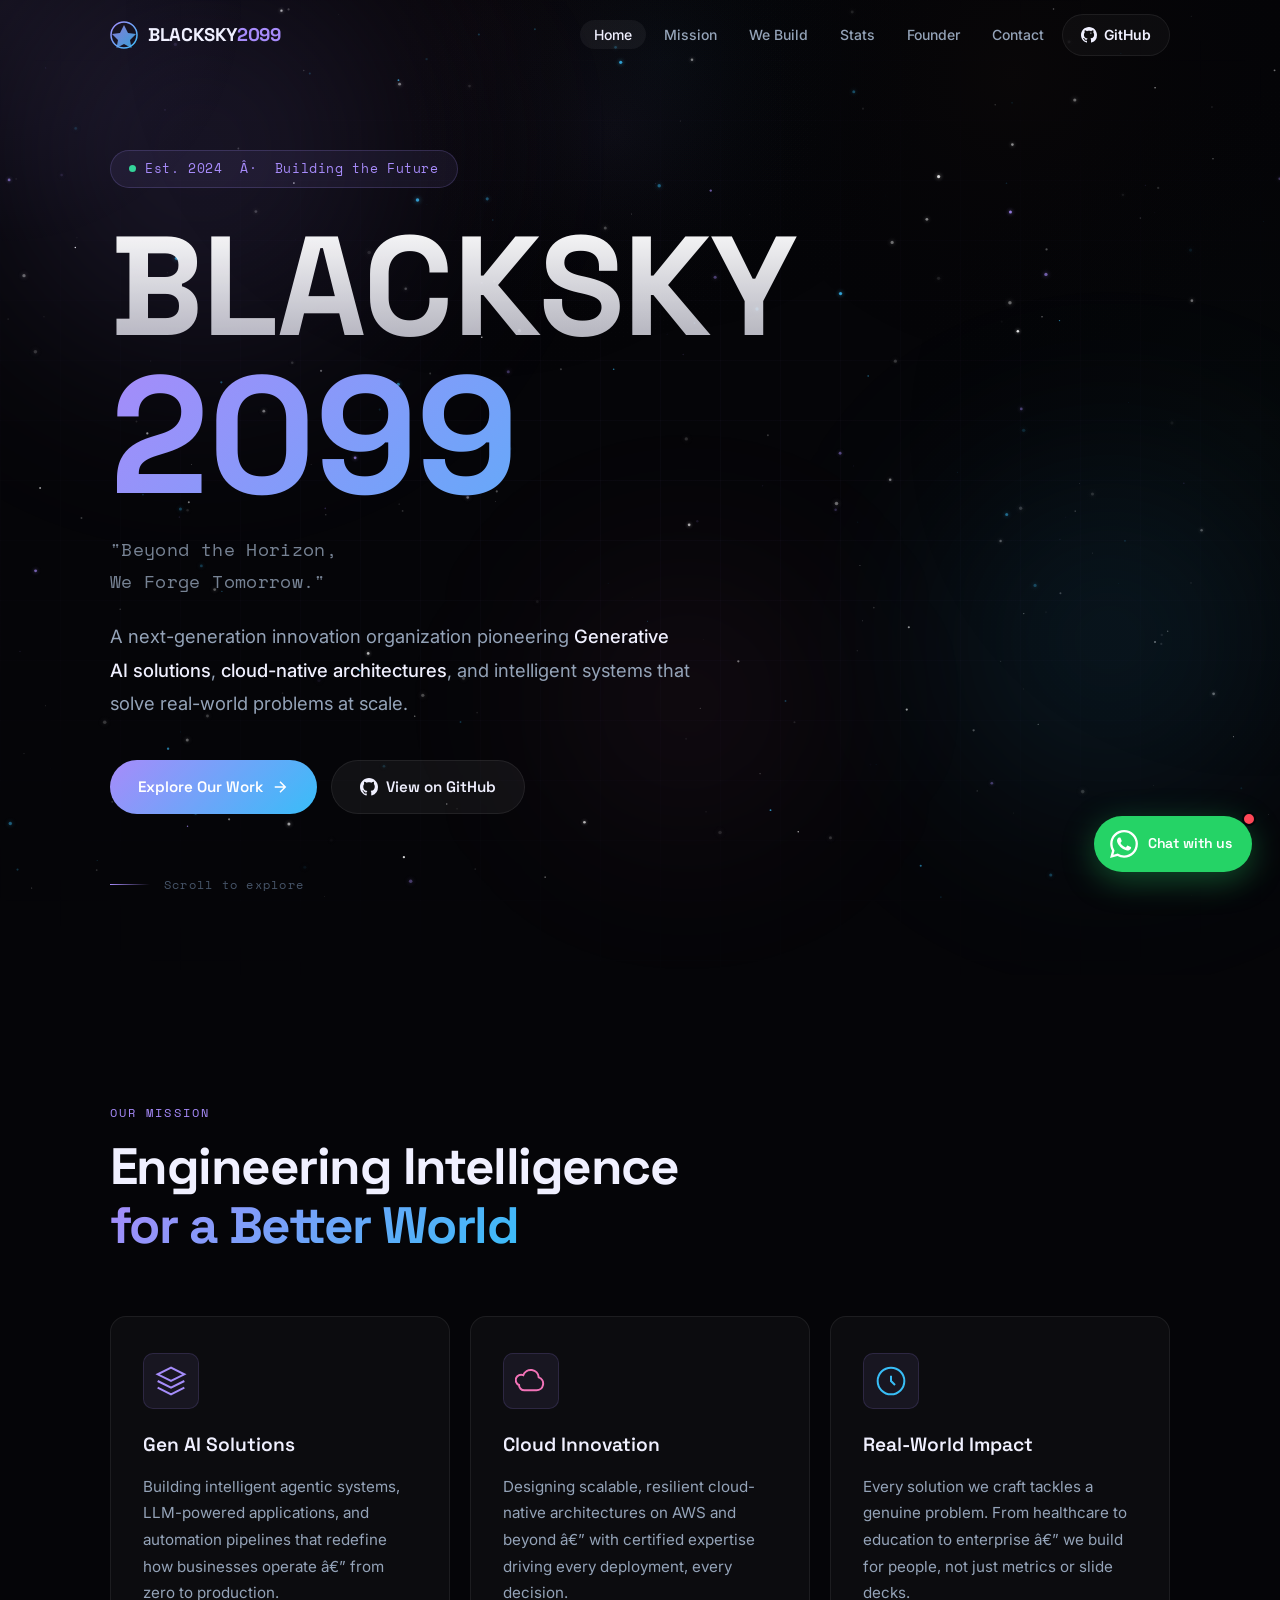
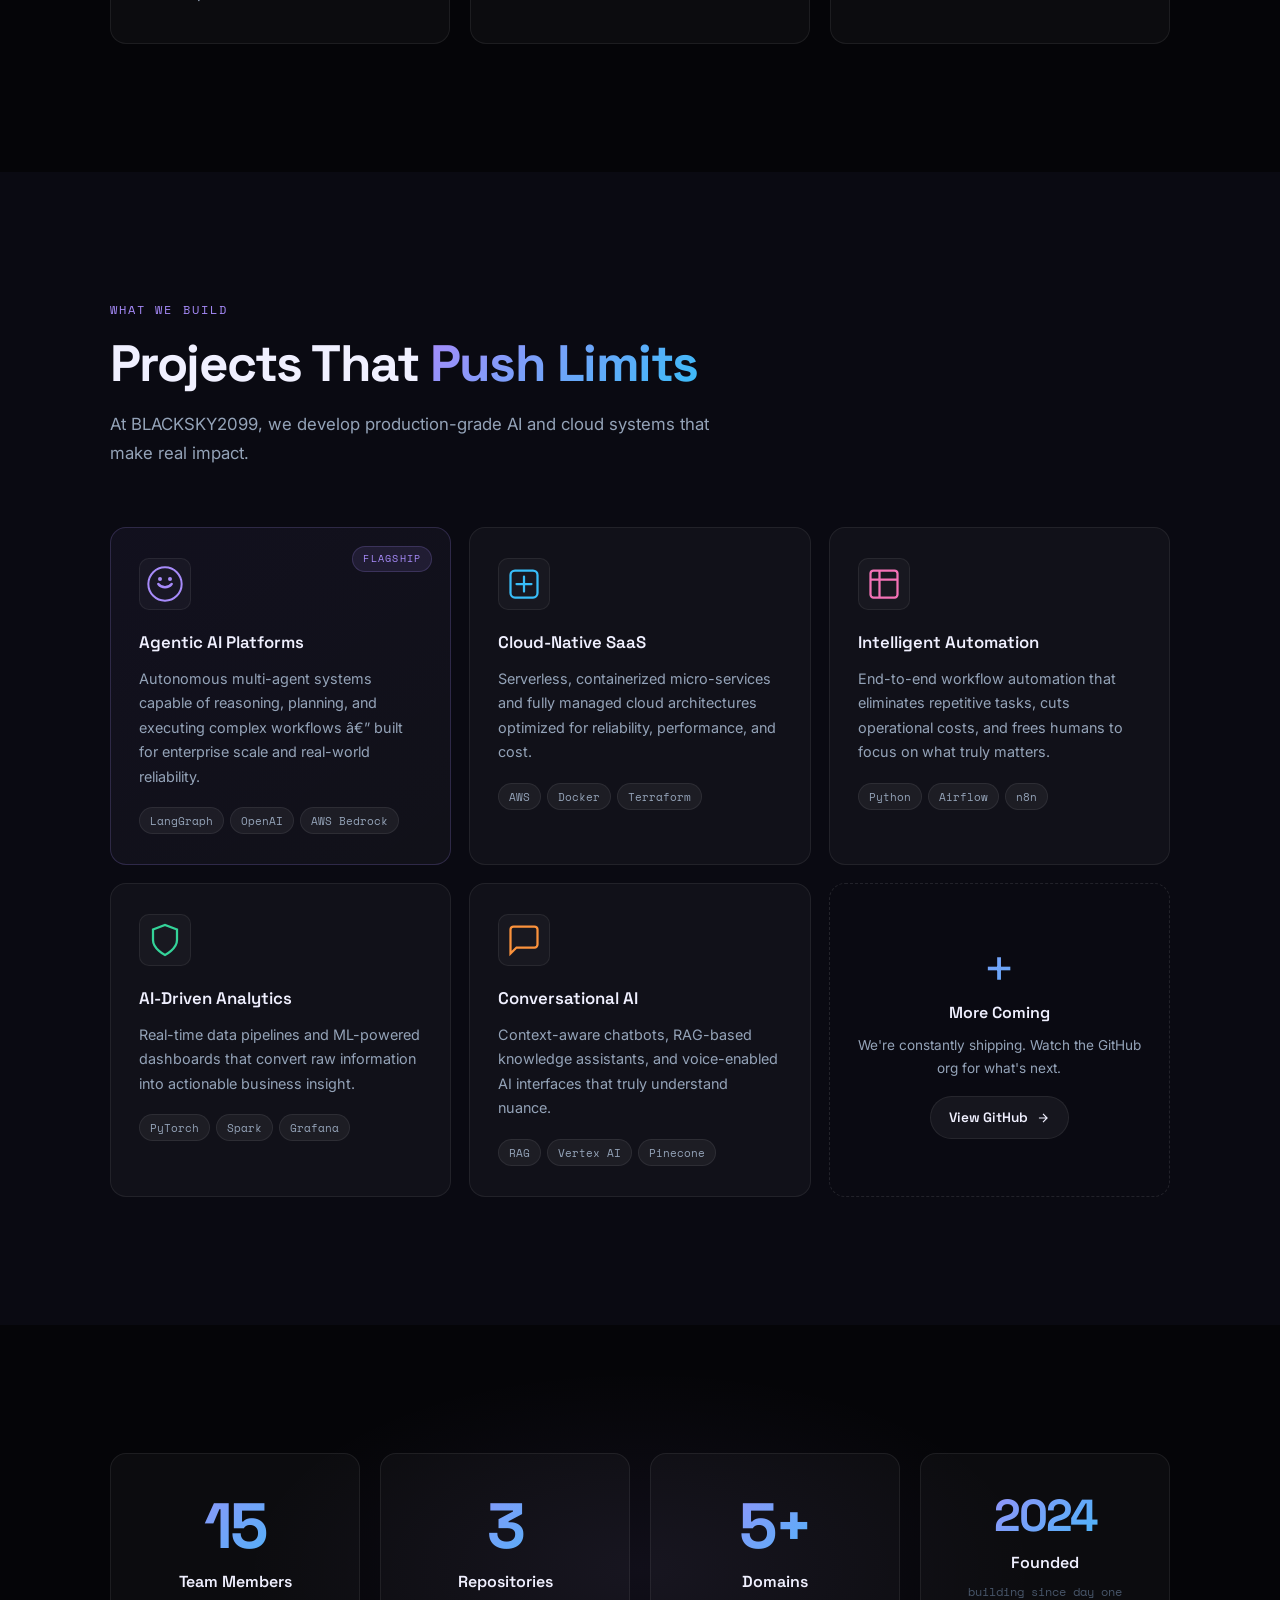
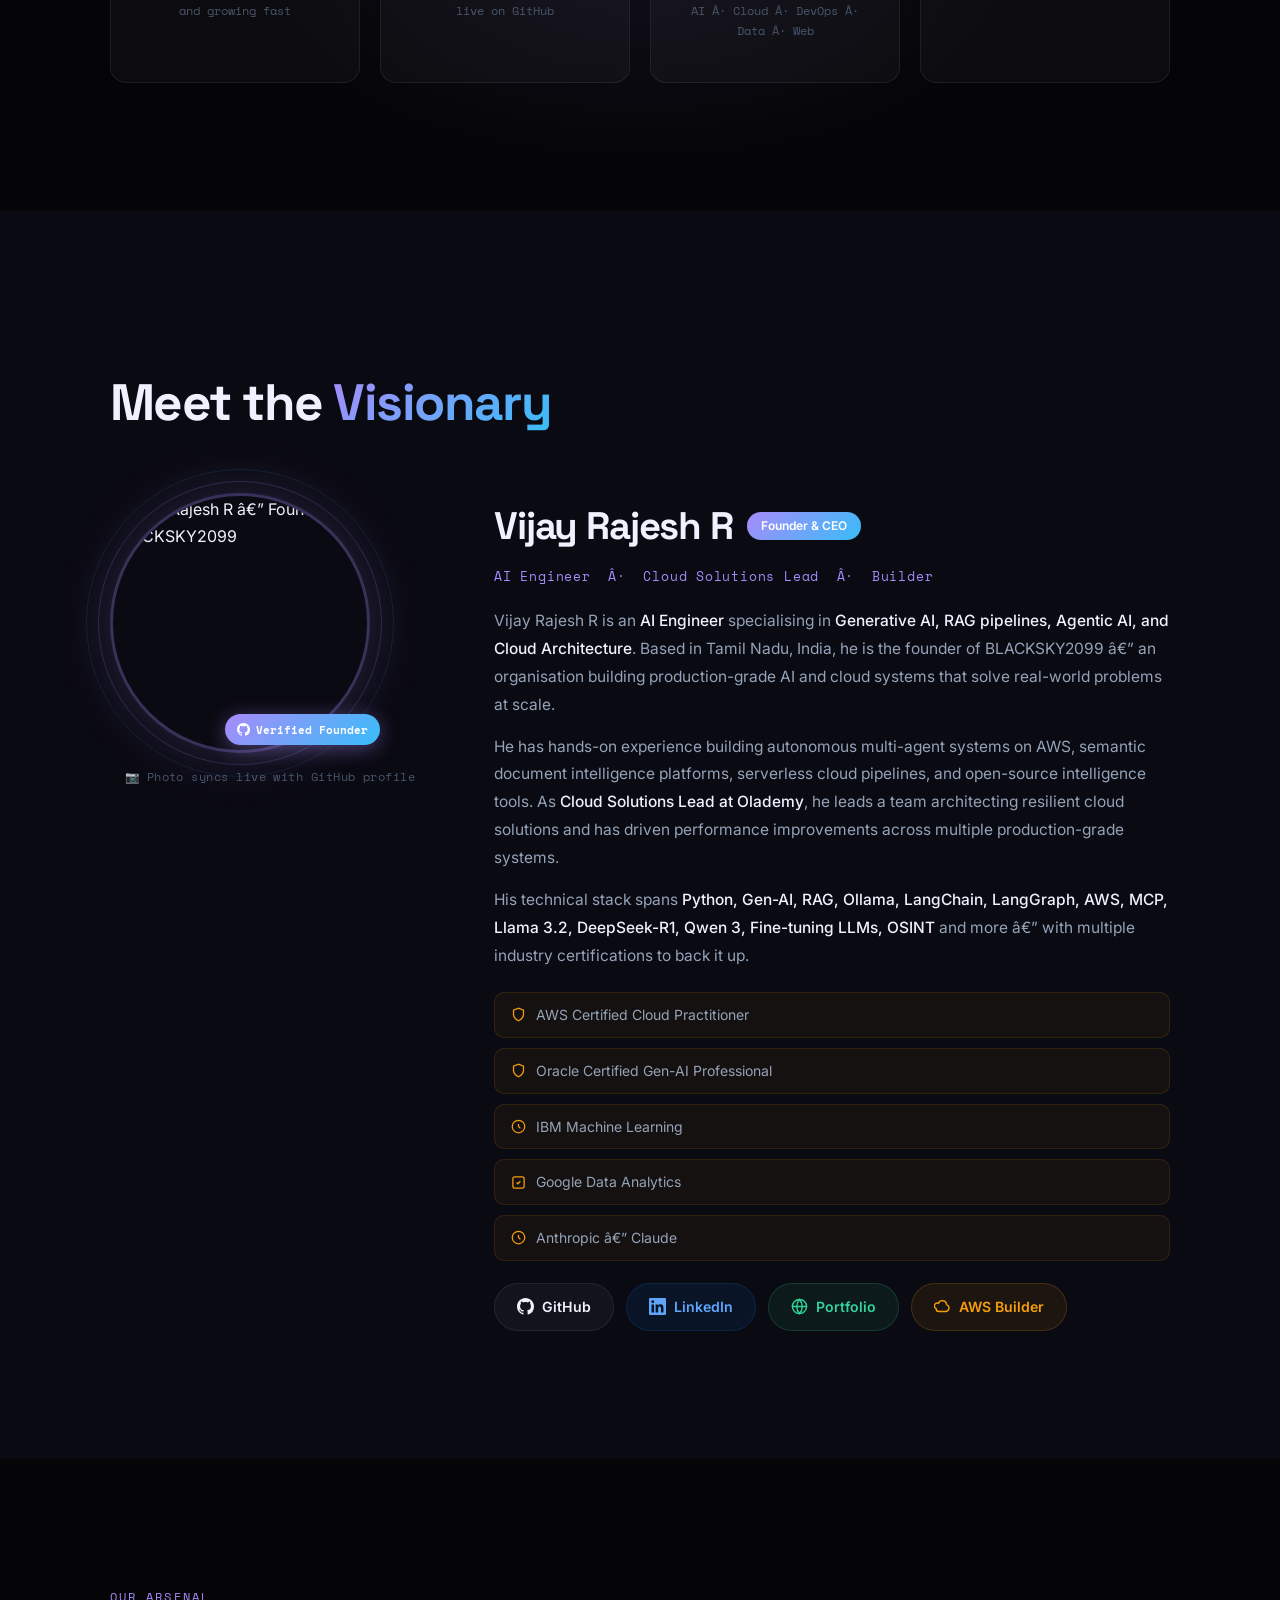
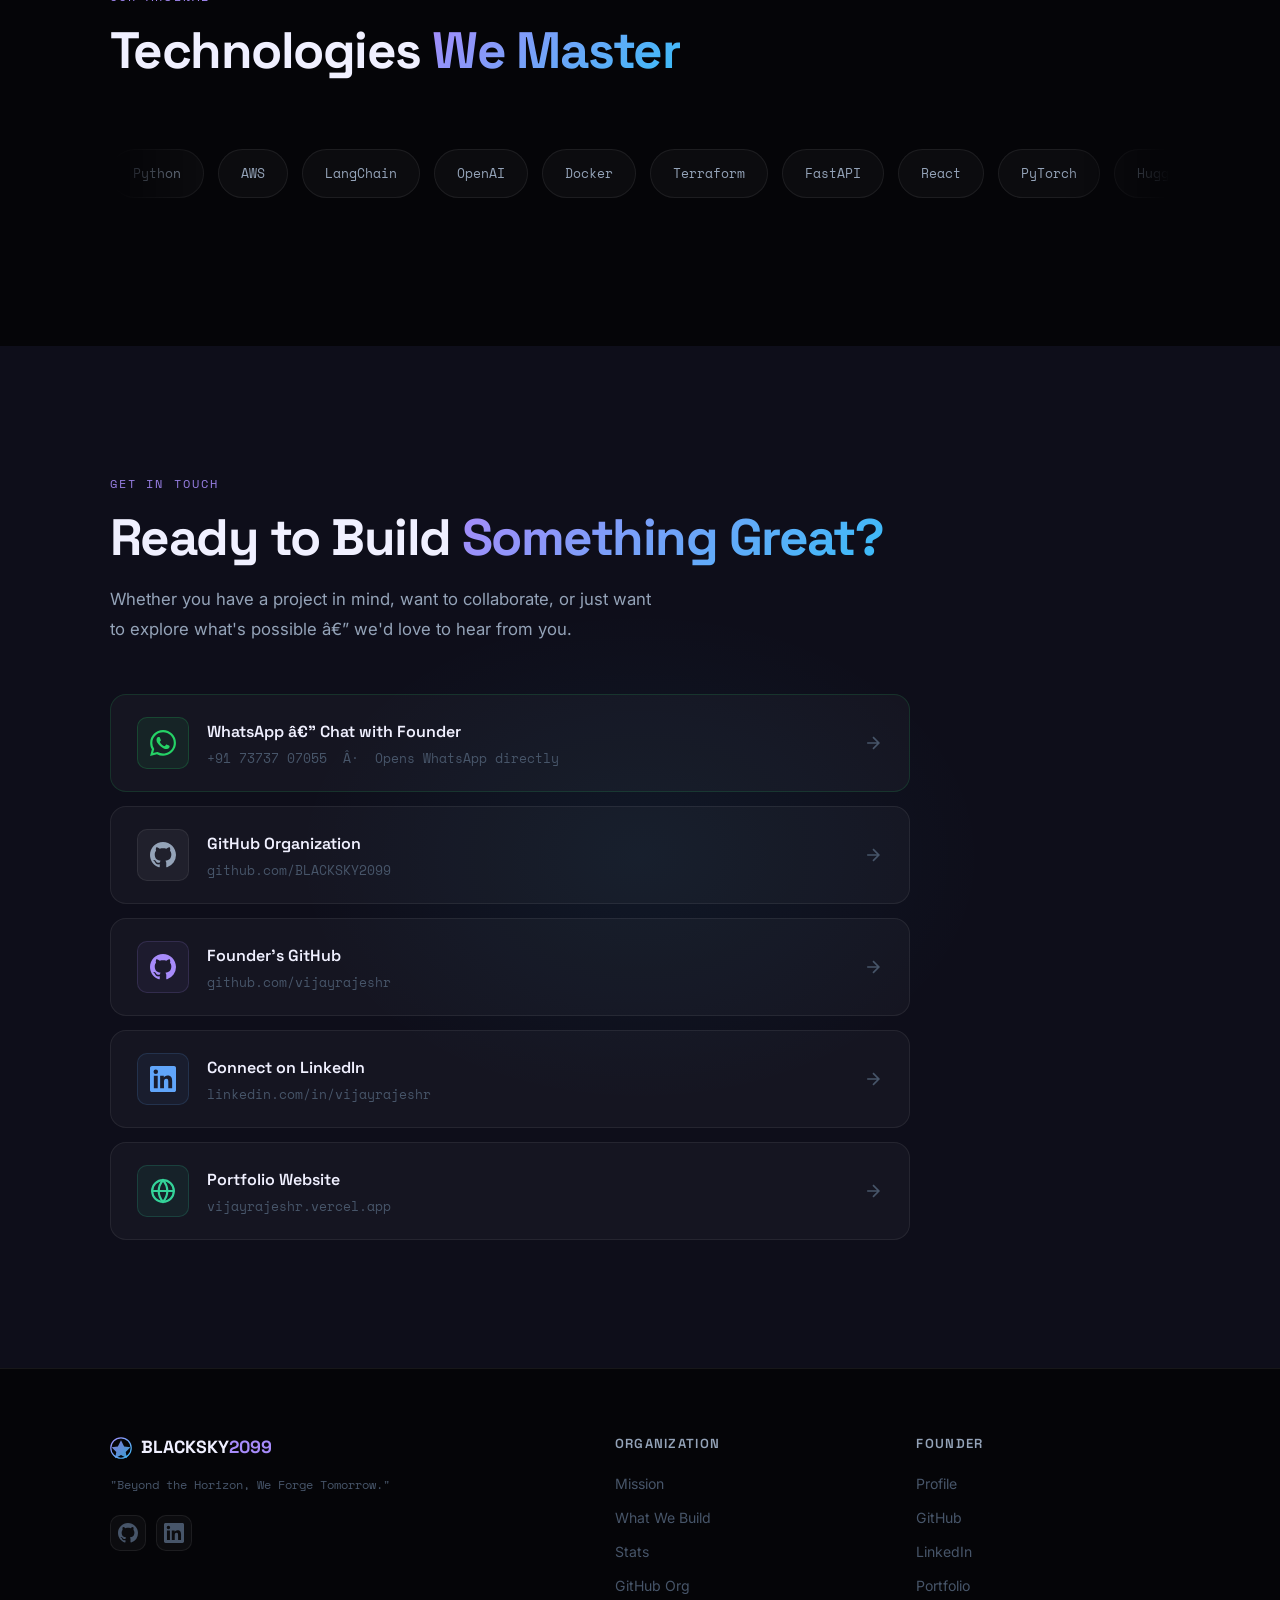
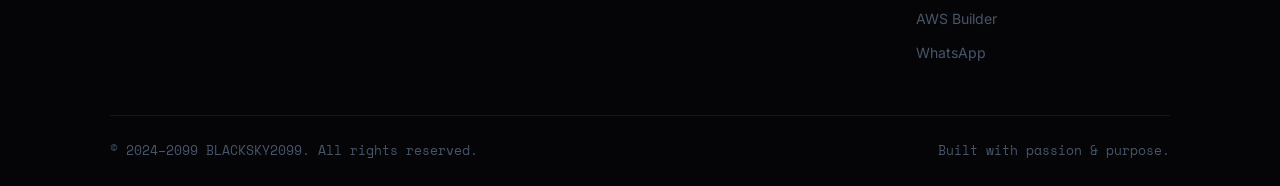
==== commit dcb13595: "fix: inline all CSS+JS into single self-contained index.html" ====
--- a/index.html
+++ b/index.html
@@ -1,20 +1,1175 @@
-<!DOCTYPE html>
+﻿<!DOCTYPE html>
 <html lang="en">
 <head>
   <meta charset="UTF-8" />
   <meta name="viewport" content="width=device-width, initial-scale=1.0" />
-  <meta name="description" content="BLACKSKY2099 — Pioneering Gen AI solutions, Cloud innovation, and solving real-world problems. Founded by Vijay Rajesh R." />
+  <meta name="description" content="BLACKSKY2099 â€” Pioneering Gen AI solutions, Cloud innovation, and solving real-world problems. Founded by Vijay Rajesh R." />
   <meta name="keywords" content="BLACKSKY2099, AI, GenAI, Cloud, AWS, Agentic AI, Innovation, Technology, Vijay Rajesh" />
-  <meta property="og:title" content="BLACKSKY2099 — Beyond The Horizon" />
+  <meta property="og:title" content="BLACKSKY2099 â€” Beyond The Horizon" />
   <meta property="og:description" content="Pioneering Gen AI solutions, Cloud innovation, and solving real-world problems." />
   <meta property="og:image" content="https://avatars.githubusercontent.com/u/301773857?s=280&v=4" />
   <meta property="og:type" content="website" />
   <meta name="twitter:card" content="summary_large_image" />
-  <title>BLACKSKY2099 — Beyond The Horizon</title>
+  <title>BLACKSKY2099 â€” Beyond The Horizon</title>
   <link rel="preconnect" href="https://fonts.googleapis.com" />
   <link rel="preconnect" href="https://fonts.gstatic.com" crossorigin />
   <link href="https://fonts.googleapis.com/css2?family=Space+Grotesk:wght@300;400;500;600;700&family=Inter:wght@300;400;500;600&family=Space+Mono:wght@400;700&display=swap" rel="stylesheet" />
-  <link rel="stylesheet" href="styles.css" />
+  <style>
+/* ============================================================
+   BLACKSKY2099 â€” Cosmic Dark Theme
+   styles.css
+   ============================================================ */
+
+/* ---- RESET & BASE ---- */
+*, *::before, *::after { box-sizing: border-box; margin: 0; padding: 0; }
+
+:root {
+  --bg: #050508;
+  --bg-1: #0a0a12;
+  --bg-2: #0e0e1a;
+  --bg-card: rgba(255,255,255,0.03);
+  --bg-card-hover: rgba(255,255,255,0.06);
+  --border: rgba(255,255,255,0.07);
+  --border-hover: rgba(167,139,250,0.3);
+
+  --purple: #a78bfa;
+  --sky: #38bdf8;
+  --pink: #f472b6;
+  --green: #34d399;
+  --amber: #f59e0b;
+  --orange: #fb923c;
+
+  --grad-main: linear-gradient(135deg, #a78bfa 0%, #38bdf8 100%);
+  --grad-glow: linear-gradient(135deg, rgba(167,139,250,0.15) 0%, rgba(56,189,248,0.15) 100%);
+
+  --text-primary: #f0f0ff;
+  --text-secondary: #94a3b8;
+  --text-muted: #475569;
+
+  --font-display: 'Space Grotesk', system-ui, sans-serif;
+  --font-body: 'Inter', system-ui, sans-serif;
+  --font-mono: 'Space Mono', monospace;
+
+  --radius: 16px;
+  --radius-sm: 10px;
+  --radius-pill: 999px;
+  --transition: 0.35s cubic-bezier(0.4,0,0.2,1);
+
+  --nav-h: 70px;
+}
+
+html { scroll-behavior: smooth; font-size: 16px; }
+
+body {
+  background: var(--bg);
+  color: var(--text-primary);
+  font-family: var(--font-body);
+  line-height: 1.7;
+  overflow-x: hidden;
+  -webkit-font-smoothing: antialiased;
+}
+
+a { color: inherit; text-decoration: none; }
+img { display: block; max-width: 100%; }
+
+/* ---- CANVAS ---- */
+#starfield {
+  position: fixed;
+  inset: 0;
+  z-index: 0;
+  pointer-events: none;
+}
+
+/* ---- CURSOR GLOW ---- */
+.cursor-glow {
+  width: 500px; height: 500px;
+  border-radius: 50%;
+  background: radial-gradient(circle, rgba(167,139,250,0.08) 0%, transparent 70%);
+  position: fixed;
+  pointer-events: none;
+  z-index: 1;
+  transform: translate(-50%, -50%);
+  transition: opacity 0.3s;
+}
+
+/* ---- CONTAINER ---- */
+.container {
+  width: 100%;
+  max-width: 1180px;
+  margin-inline: auto;
+  padding-inline: clamp(20px, 5vw, 60px);
+  position: relative;
+  z-index: 2;
+}
+
+/* ---- NAV ---- */
+.nav {
+  position: fixed;
+  top: 0; left: 0; right: 0;
+  z-index: 100;
+  height: var(--nav-h);
+  transition: background var(--transition), box-shadow var(--transition);
+}
+.nav.scrolled {
+  background: rgba(5,5,8,0.85);
+  backdrop-filter: blur(20px);
+  -webkit-backdrop-filter: blur(20px);
+  box-shadow: 0 1px 0 var(--border);
+}
+.nav-inner {
+  max-width: 1180px;
+  margin-inline: auto;
+  padding-inline: clamp(20px,5vw,60px);
+  height: 100%;
+  display: flex;
+  align-items: center;
+  gap: 32px;
+}
+.nav-logo {
+  display: flex;
+  align-items: center;
+  gap: 10px;
+  font-family: var(--font-display);
+  font-weight: 700;
+  font-size: 1.15rem;
+  letter-spacing: -0.02em;
+  color: var(--text-primary);
+  flex-shrink: 0;
+}
+.nav-logo-icon { display: flex; align-items: center; }
+.nav-logo-text .accent { color: var(--purple); }
+
+.nav-links {
+  display: flex;
+  align-items: center;
+  gap: 4px;
+  list-style: none;
+  margin-left: auto;
+}
+.nav-link {
+  padding: 6px 14px;
+  font-size: 0.875rem;
+  font-weight: 500;
+  color: var(--text-secondary);
+  border-radius: var(--radius-pill);
+  transition: color var(--transition), background var(--transition);
+}
+.nav-link:hover, .nav-link.active {
+  color: var(--text-primary);
+  background: rgba(255,255,255,0.05);
+}
+.nav-cta {
+  display: flex;
+  align-items: center;
+  gap: 7px;
+  padding: 8px 18px;
+  background: var(--bg-card);
+  border: 1px solid var(--border);
+  border-radius: var(--radius-pill);
+  font-size: 0.875rem;
+  font-weight: 600;
+  color: var(--text-primary);
+  transition: border-color var(--transition), background var(--transition), box-shadow var(--transition);
+  white-space: nowrap;
+}
+.nav-cta:hover {
+  border-color: var(--purple);
+  background: rgba(167,139,250,0.08);
+  box-shadow: 0 0 20px rgba(167,139,250,0.15);
+}
+.nav-toggle {
+  display: none;
+  flex-direction: column;
+  gap: 5px;
+  background: none;
+  border: none;
+  cursor: pointer;
+  padding: 8px;
+  margin-left: auto;
+}
+.nav-toggle span {
+  display: block;
+  width: 22px; height: 2px;
+  background: var(--text-primary);
+  border-radius: 2px;
+  transition: var(--transition);
+}
+
+/* ---- SECTION COMMON ---- */
+.section { padding-block: clamp(80px, 10vw, 140px); position: relative; z-index: 2; }
+.section-label {
+  font-family: var(--font-mono);
+  font-size: 0.72rem;
+  letter-spacing: 0.18em;
+  text-transform: uppercase;
+  color: var(--purple);
+  margin-bottom: 16px;
+  opacity: 0.9;
+}
+.section-title {
+  font-family: var(--font-display);
+  font-size: clamp(2rem, 4.5vw, 3.2rem);
+  font-weight: 700;
+  line-height: 1.15;
+  letter-spacing: -0.03em;
+  color: var(--text-primary);
+  margin-bottom: 16px;
+}
+.section-subtitle {
+  font-size: 1.05rem;
+  color: var(--text-secondary);
+  max-width: 600px;
+  margin-bottom: 60px;
+}
+.gradient-text {
+  background: var(--grad-main);
+  -webkit-background-clip: text;
+  -webkit-text-fill-color: transparent;
+  background-clip: text;
+}
+
+/* ---- REVEAL ANIMATION ---- */
+[data-reveal] {
+  opacity: 0;
+  transform: translateY(32px);
+  transition: opacity 0.7s cubic-bezier(0.4,0,0.2,1), transform 0.7s cubic-bezier(0.4,0,0.2,1);
+}
+[data-reveal].revealed { opacity: 1; transform: none; }
+
+/* ---- BUTTONS ---- */
+.btn {
+  display: inline-flex;
+  align-items: center;
+  gap: 8px;
+  padding: 13px 28px;
+  font-family: var(--font-display);
+  font-size: 0.95rem;
+  font-weight: 600;
+  border-radius: var(--radius-pill);
+  transition: var(--transition);
+  cursor: pointer;
+  border: none;
+  white-space: nowrap;
+}
+.btn--primary {
+  background: var(--grad-main);
+  color: #fff;
+  box-shadow: 0 0 0 0 rgba(167,139,250,0.4);
+}
+.btn--primary:hover {
+  transform: translateY(-2px);
+  box-shadow: 0 8px 30px rgba(167,139,250,0.35);
+}
+.btn--ghost {
+  background: rgba(255,255,255,0.05);
+  color: var(--text-primary);
+  border: 1px solid var(--border);
+}
+.btn--ghost:hover {
+  background: rgba(255,255,255,0.09);
+  border-color: var(--border-hover);
+  transform: translateY(-2px);
+}
+.btn--sm { padding: 9px 18px; font-size: 0.85rem; }
+
+/* ============================================================
+   HERO
+   ============================================================ */
+.hero {
+  min-height: 100vh;
+  display: flex;
+  align-items: center;
+  padding-top: var(--nav-h);
+  position: relative;
+  overflow: hidden;
+}
+.hero-orb {
+  position: absolute;
+  border-radius: 50%;
+  pointer-events: none;
+  filter: blur(90px);
+  animation: orbFloat 8s ease-in-out infinite;
+}
+.hero-orb--1 {
+  width: 600px; height: 600px;
+  background: radial-gradient(circle, rgba(167,139,250,0.18) 0%, transparent 70%);
+  top: -150px; left: -100px;
+  animation-delay: 0s;
+}
+.hero-orb--2 {
+  width: 500px; height: 500px;
+  background: radial-gradient(circle, rgba(56,189,248,0.15) 0%, transparent 70%);
+  top: 40%; right: -80px;
+  animation-delay: -3s;
+}
+.hero-orb--3 {
+  width: 350px; height: 350px;
+  background: radial-gradient(circle, rgba(244,114,182,0.1) 0%, transparent 70%);
+  bottom: 10%; left: 40%;
+  animation-delay: -5s;
+}
+@keyframes orbFloat {
+  0%, 100% { transform: translate(0,0) scale(1); }
+  33% { transform: translate(30px,-20px) scale(1.05); }
+  66% { transform: translate(-20px,30px) scale(0.97); }
+}
+
+.hero-grid-overlay {
+  position: absolute;
+  inset: 0;
+  background-image:
+    linear-gradient(rgba(167,139,250,0.03) 1px, transparent 1px),
+    linear-gradient(90deg, rgba(167,139,250,0.03) 1px, transparent 1px);
+  background-size: 60px 60px;
+  mask-image: radial-gradient(ellipse 80% 60% at 50% 50%, black 0%, transparent 100%);
+  pointer-events: none;
+}
+
+.hero-content { max-width: 780px; padding-block: 80px; }
+
+.hero-badge {
+  display: inline-flex;
+  align-items: center;
+  gap: 9px;
+  padding: 7px 18px;
+  background: rgba(167,139,250,0.08);
+  border: 1px solid rgba(167,139,250,0.2);
+  border-radius: var(--radius-pill);
+  font-size: 0.8rem;
+  font-family: var(--font-mono);
+  letter-spacing: 0.05em;
+  color: var(--purple);
+  margin-bottom: 28px;
+}
+.badge-dot {
+  width: 7px; height: 7px;
+  background: var(--green);
+  border-radius: 50%;
+  animation: pulse 2s infinite;
+  flex-shrink: 0;
+}
+@keyframes pulse {
+  0%, 100% { opacity: 1; box-shadow: 0 0 0 0 rgba(52,211,153,0.5); }
+  50% { opacity: 0.8; box-shadow: 0 0 0 6px rgba(52,211,153,0); }
+}
+
+.hero-title {
+  font-family: var(--font-display);
+  font-weight: 700;
+  line-height: 1.0;
+  letter-spacing: -0.05em;
+  margin-bottom: 20px;
+}
+.hero-title-line {
+  display: block;
+  font-size: clamp(4rem, 11vw, 9rem);
+  background: linear-gradient(180deg, #ffffff 0%, rgba(240,240,255,0.7) 100%);
+  -webkit-background-clip: text;
+  -webkit-text-fill-color: transparent;
+  background-clip: text;
+}
+.hero-title-num {
+  font-size: clamp(4.5rem, 13vw, 11rem);
+  background: var(--grad-main);
+  -webkit-background-clip: text;
+  -webkit-text-fill-color: transparent;
+  background-clip: text;
+  line-height: 0.95;
+}
+
+.hero-motto {
+  font-family: var(--font-mono);
+  font-size: clamp(0.85rem, 1.8vw, 1.1rem);
+  color: var(--text-secondary);
+  margin-bottom: 24px;
+  letter-spacing: 0.02em;
+  display: flex;
+  flex-direction: column;
+  gap: 2px;
+}
+.motto-line { opacity: 0.8; }
+
+.hero-desc {
+  font-size: clamp(1rem, 2vw, 1.15rem);
+  color: var(--text-secondary);
+  max-width: 580px;
+  margin-bottom: 40px;
+  line-height: 1.8;
+}
+.hero-desc strong { color: var(--text-primary); font-weight: 500; }
+
+.hero-actions { display: flex; gap: 14px; flex-wrap: wrap; margin-bottom: 60px; }
+
+.hero-scroll-hint {
+  display: flex;
+  align-items: center;
+  gap: 14px;
+  color: var(--text-muted);
+  font-size: 0.78rem;
+  font-family: var(--font-mono);
+  letter-spacing: 0.1em;
+}
+.scroll-line {
+  width: 40px; height: 1px;
+  background: linear-gradient(90deg, var(--purple), transparent);
+  animation: scrollPulse 2s ease-in-out infinite;
+}
+@keyframes scrollPulse {
+  0%, 100% { width: 40px; opacity: 1; }
+  50% { width: 60px; opacity: 0.5; }
+}
+
+/* ============================================================
+   MISSION
+   ============================================================ */
+.mission { background: var(--bg); }
+.mission-grid {
+  display: grid;
+  grid-template-columns: repeat(auto-fit, minmax(280px, 1fr));
+  gap: 20px;
+  margin-top: 60px;
+}
+.mission-card {
+  background: var(--bg-card);
+  border: 1px solid var(--border);
+  border-radius: var(--radius);
+  padding: 36px 32px;
+  transition: border-color var(--transition), background var(--transition), transform var(--transition), box-shadow var(--transition);
+  position: relative;
+  overflow: hidden;
+}
+.mission-card::before {
+  content: '';
+  position: absolute;
+  inset: 0;
+  background: var(--grad-glow);
+  opacity: 0;
+  transition: opacity var(--transition);
+}
+.mission-card:hover {
+  border-color: var(--border-hover);
+  background: var(--bg-card-hover);
+  transform: translateY(-4px);
+  box-shadow: 0 20px 60px rgba(167,139,250,0.08);
+}
+.mission-card:hover::before { opacity: 1; }
+.mission-card-icon {
+  width: 56px; height: 56px;
+  background: rgba(167,139,250,0.08);
+  border: 1px solid rgba(167,139,250,0.15);
+  border-radius: var(--radius-sm);
+  display: flex;
+  align-items: center;
+  justify-content: center;
+  margin-bottom: 20px;
+  position: relative;
+}
+.mission-card h3 {
+  font-family: var(--font-display);
+  font-size: 1.2rem;
+  font-weight: 600;
+  margin-bottom: 12px;
+  color: var(--text-primary);
+  position: relative;
+}
+.mission-card p {
+  color: var(--text-secondary);
+  font-size: 0.95rem;
+  line-height: 1.75;
+  position: relative;
+}
+
+/* ============================================================
+   WHAT WE BUILD
+   ============================================================ */
+.what-we-build { background: var(--bg-1); }
+.build-grid {
+  display: grid;
+  grid-template-columns: repeat(3, 1fr);
+  gap: 18px;
+  margin-top: 20px;
+}
+@media (max-width: 900px) { .build-grid { grid-template-columns: repeat(2,1fr); } }
+@media (max-width: 560px) { .build-grid { grid-template-columns: 1fr; } }
+
+.build-card {
+  background: var(--bg-card);
+  border: 1px solid var(--border);
+  border-radius: var(--radius);
+  padding: 30px 28px;
+  transition: border-color var(--transition), transform var(--transition), box-shadow var(--transition), background var(--transition);
+  position: relative;
+  overflow: hidden;
+}
+.build-card:hover {
+  border-color: rgba(56,189,248,0.25);
+  transform: translateY(-4px);
+  box-shadow: 0 18px 50px rgba(56,189,248,0.07);
+  background: var(--bg-card-hover);
+}
+.build-card--featured {
+  grid-column: span 1;
+  border-color: rgba(167,139,250,0.2);
+  background: linear-gradient(145deg, rgba(167,139,250,0.05) 0%, var(--bg-card) 100%);
+}
+.build-card--featured:hover { border-color: var(--purple); box-shadow: 0 18px 50px rgba(167,139,250,0.12); }
+.build-card-tag {
+  position: absolute;
+  top: 18px; right: 18px;
+  font-family: var(--font-mono);
+  font-size: 0.65rem;
+  letter-spacing: 0.12em;
+  text-transform: uppercase;
+  color: var(--purple);
+  background: rgba(167,139,250,0.1);
+  border: 1px solid rgba(167,139,250,0.2);
+  border-radius: var(--radius-pill);
+  padding: 3px 10px;
+}
+.build-card-icon-wrap {
+  width: 52px; height: 52px;
+  background: rgba(255,255,255,0.03);
+  border: 1px solid var(--border);
+  border-radius: var(--radius-sm);
+  display: flex;
+  align-items: center;
+  justify-content: center;
+  margin-bottom: 18px;
+}
+.build-card h3 {
+  font-family: var(--font-display);
+  font-size: 1.05rem;
+  font-weight: 600;
+  margin-bottom: 10px;
+  color: var(--text-primary);
+}
+.build-card p {
+  font-size: 0.9rem;
+  color: var(--text-secondary);
+  line-height: 1.7;
+  margin-bottom: 18px;
+}
+.build-tags { display: flex; gap: 6px; flex-wrap: wrap; }
+.build-tags span {
+  font-family: var(--font-mono);
+  font-size: 0.7rem;
+  padding: 3px 10px;
+  background: rgba(255,255,255,0.05);
+  border: 1px solid var(--border);
+  border-radius: var(--radius-pill);
+  color: var(--text-secondary);
+}
+
+.build-card--cta {
+  display: flex;
+  align-items: center;
+  justify-content: center;
+  border-style: dashed;
+  border-color: rgba(255,255,255,0.1);
+  background: transparent;
+}
+.build-card--cta:hover { border-color: var(--border-hover); background: var(--bg-card); }
+.build-card-cta-inner { text-align: center; }
+.build-card-cta-plus {
+  display: block;
+  font-size: 3rem;
+  background: var(--grad-main);
+  -webkit-background-clip: text;
+  -webkit-text-fill-color: transparent;
+  background-clip: text;
+  line-height: 1;
+  margin-bottom: 10px;
+}
+.build-card--cta h3 { font-size: 1rem; margin-bottom: 8px; }
+.build-card--cta p { font-size: 0.85rem; margin-bottom: 16px; }
+
+/* ============================================================
+   STATS
+   ============================================================ */
+.stats {
+  position: relative;
+  background: var(--bg);
+  overflow: hidden;
+}
+.stats-bg-glow {
+  position: absolute;
+  top: 50%; left: 50%;
+  transform: translate(-50%, -50%);
+  width: 800px; height: 400px;
+  background: radial-gradient(ellipse, rgba(167,139,250,0.07) 0%, transparent 70%);
+  pointer-events: none;
+}
+.stats-grid {
+  display: grid;
+  grid-template-columns: repeat(4, 1fr);
+  gap: 20px;
+}
+@media (max-width: 800px) { .stats-grid { grid-template-columns: repeat(2,1fr); } }
+@media (max-width: 480px) { .stats-grid { grid-template-columns: 1fr 1fr; } }
+
+.stat-card {
+  background: var(--bg-card);
+  border: 1px solid var(--border);
+  border-radius: var(--radius);
+  padding: 40px 28px;
+  text-align: center;
+  transition: border-color var(--transition), transform var(--transition), box-shadow var(--transition);
+  position: relative;
+  overflow: hidden;
+}
+.stat-card::after {
+  content: '';
+  position: absolute;
+  bottom: 0; left: 0; right: 0;
+  height: 2px;
+  background: var(--grad-main);
+  transform: scaleX(0);
+  transform-origin: left;
+  transition: transform 0.5s cubic-bezier(0.4,0,0.2,1);
+}
+.stat-card:hover::after { transform: scaleX(1); }
+.stat-card:hover {
+  border-color: var(--border-hover);
+  transform: translateY(-4px);
+  box-shadow: 0 16px 40px rgba(167,139,250,0.1);
+}
+.stat-number {
+  font-family: var(--font-display);
+  font-size: clamp(2.8rem, 5vw, 4rem);
+  font-weight: 700;
+  letter-spacing: -0.04em;
+  background: var(--grad-main);
+  -webkit-background-clip: text;
+  -webkit-text-fill-color: transparent;
+  background-clip: text;
+  line-height: 1;
+  margin-bottom: 10px;
+}
+.stat-year {
+  font-size: clamp(2rem, 3.5vw, 2.8rem);
+}
+.stat-label {
+  font-family: var(--font-display);
+  font-size: 1rem;
+  font-weight: 600;
+  color: var(--text-primary);
+  margin-bottom: 6px;
+}
+.stat-sublabel {
+  font-size: 0.75rem;
+  color: var(--text-muted);
+  font-family: var(--font-mono);
+}
+
+/* ============================================================
+   FOUNDER
+   ============================================================ */
+.founder { background: var(--bg-1); }
+.founder-wrapper {
+  display: grid;
+  grid-template-columns: 320px 1fr;
+  gap: 64px;
+  align-items: start;
+  margin-top: 60px;
+}
+@media (max-width: 860px) {
+  .founder-wrapper { grid-template-columns: 1fr; gap: 40px; }
+  .founder-photo-col { display: flex; justify-content: center; }
+}
+
+.founder-photo-frame {
+  position: relative;
+  width: 260px; height: 260px;
+}
+.founder-photo-ring {
+  position: absolute;
+  border-radius: 50%;
+  border: 1px solid rgba(167,139,250,0.2);
+  animation: ringPulse 4s ease-in-out infinite;
+}
+.founder-photo-ring--1 {
+  inset: -12px;
+  animation-delay: 0s;
+}
+.founder-photo-ring--2 {
+  inset: -24px;
+  border-color: rgba(56,189,248,0.1);
+  animation-delay: -2s;
+}
+@keyframes ringPulse {
+  0%, 100% { opacity: 0.6; transform: scale(1); }
+  50% { opacity: 0.3; transform: scale(1.02); }
+}
+.founder-photo {
+  width: 260px; height: 260px;
+  border-radius: 50%;
+  object-fit: cover;
+  border: 3px solid rgba(167,139,250,0.3);
+  position: relative;
+  z-index: 1;
+  box-shadow: 0 0 60px rgba(167,139,250,0.2);
+}
+.founder-badge-chip {
+  position: absolute;
+  bottom: 8px; right: -10px;
+  z-index: 2;
+  display: flex;
+  align-items: center;
+  gap: 6px;
+  padding: 6px 12px;
+  background: linear-gradient(135deg, #a78bfa, #38bdf8);
+  border-radius: var(--radius-pill);
+  font-size: 0.7rem;
+  font-weight: 600;
+  font-family: var(--font-mono);
+  color: #fff;
+  white-space: nowrap;
+  box-shadow: 0 4px 20px rgba(167,139,250,0.4);
+}
+
+.founder-name-row {
+  display: flex;
+  align-items: center;
+  gap: 14px;
+  flex-wrap: wrap;
+  margin-bottom: 6px;
+}
+.founder-name {
+  font-family: var(--font-display);
+  font-size: clamp(1.8rem, 3vw, 2.4rem);
+  font-weight: 700;
+  letter-spacing: -0.03em;
+  color: var(--text-primary);
+}
+.founder-role-pill {
+  display: inline-flex;
+  padding: 4px 14px;
+  background: var(--grad-main);
+  border-radius: var(--radius-pill);
+  font-size: 0.75rem;
+  font-weight: 600;
+  color: #fff;
+  flex-shrink: 0;
+}
+.founder-tagline {
+  font-family: var(--font-mono);
+  font-size: 0.82rem;
+  color: var(--purple);
+  letter-spacing: 0.06em;
+  margin-bottom: 20px;
+}
+.founder-bio {
+  color: var(--text-secondary);
+  font-size: 0.97rem;
+  line-height: 1.8;
+  margin-bottom: 14px;
+}
+.founder-bio strong { color: var(--text-primary); font-weight: 500; }
+
+.founder-certs {
+  display: flex;
+  flex-direction: column;
+  gap: 10px;
+  margin-block: 22px;
+}
+.cert-badge {
+  display: flex;
+  align-items: center;
+  gap: 10px;
+  font-size: 0.875rem;
+  color: var(--text-secondary);
+  padding: 10px 16px;
+  background: rgba(245,158,11,0.05);
+  border: 1px solid rgba(245,158,11,0.12);
+  border-radius: var(--radius-sm);
+  transition: border-color var(--transition), background var(--transition);
+}
+.cert-badge:hover {
+  border-color: rgba(245,158,11,0.25);
+  background: rgba(245,158,11,0.08);
+}
+
+.founder-links { display: flex; gap: 12px; flex-wrap: wrap; margin-top: 4px; }
+.founder-link {
+  display: inline-flex;
+  align-items: center;
+  gap: 8px;
+  padding: 11px 22px;
+  border-radius: var(--radius-pill);
+  font-size: 0.88rem;
+  font-weight: 600;
+  border: 1px solid var(--border);
+  transition: var(--transition);
+}
+.founder-link--github {
+  background: rgba(255,255,255,0.04);
+  color: var(--text-primary);
+}
+.founder-link--github:hover {
+  background: rgba(255,255,255,0.08);
+  border-color: rgba(255,255,255,0.2);
+  transform: translateY(-2px);
+  box-shadow: 0 8px 24px rgba(0,0,0,0.3);
+}
+.founder-link--linkedin {
+  background: rgba(10,102,194,0.12);
+  color: #60a5fa;
+  border-color: rgba(10,102,194,0.2);
+}
+.founder-link--linkedin:hover {
+  background: rgba(10,102,194,0.2);
+  border-color: rgba(10,102,194,0.4);
+  transform: translateY(-2px);
+}
+
+/* ============================================================
+   TECH MARQUEE
+   ============================================================ */
+.tech { background: var(--bg); }
+.tech-marquee-wrap {
+  overflow: hidden;
+  margin-top: 48px;
+  padding: 20px 0;
+  mask-image: linear-gradient(90deg, transparent 0%, black 10%, black 90%, transparent 100%);
+  -webkit-mask-image: linear-gradient(90deg, transparent 0%, black 10%, black 90%, transparent 100%);
+}
+.tech-marquee { overflow: hidden; }
+.tech-track {
+  display: flex;
+  gap: 14px;
+  animation: marquee 30s linear infinite;
+  width: max-content;
+}
+.tech-track:hover { animation-play-state: paused; }
+@keyframes marquee {
+  from { transform: translateX(0); }
+  to { transform: translateX(-50%); }
+}
+.tech-pill {
+  flex-shrink: 0;
+  padding: 12px 22px;
+  background: var(--bg-card);
+  border: 1px solid var(--border);
+  border-radius: var(--radius-pill);
+  font-family: var(--font-mono);
+  font-size: 0.82rem;
+  color: var(--text-secondary);
+  transition: border-color var(--transition), color var(--transition), background var(--transition);
+  cursor: default;
+}
+.tech-pill:hover {
+  border-color: var(--border-hover);
+  color: var(--purple);
+  background: rgba(167,139,250,0.06);
+}
+
+/* ============================================================
+   CONTACT
+   ============================================================ */
+.contact {
+  background: var(--bg-2);
+  position: relative;
+  overflow: hidden;
+}
+.contact-orb {
+  position: absolute;
+  top: 50%; left: 50%;
+  transform: translate(-50%, -50%);
+  width: 700px; height: 500px;
+  background: radial-gradient(ellipse, rgba(56,189,248,0.06) 0%, transparent 70%);
+  pointer-events: none;
+}
+.contact-inner { max-width: 800px; }
+.contact-desc {
+  color: var(--text-secondary);
+  font-size: 1.05rem;
+  max-width: 560px;
+  margin-bottom: 50px;
+  line-height: 1.8;
+}
+.contact-links { display: flex; flex-direction: column; gap: 14px; }
+.contact-card {
+  display: flex;
+  align-items: center;
+  gap: 18px;
+  padding: 22px 26px;
+  background: var(--bg-card);
+  border: 1px solid var(--border);
+  border-radius: var(--radius);
+  transition: border-color var(--transition), background var(--transition), transform var(--transition), box-shadow var(--transition);
+}
+.contact-card:hover {
+  border-color: var(--border-hover);
+  background: var(--bg-card-hover);
+  transform: translateX(6px);
+  box-shadow: 0 8px 32px rgba(167,139,250,0.08);
+}
+.contact-card-icon {
+  width: 52px; height: 52px;
+  background: rgba(255,255,255,0.05);
+  border: 1px solid var(--border);
+  border-radius: var(--radius-sm);
+  display: flex;
+  align-items: center;
+  justify-content: center;
+  flex-shrink: 0;
+  color: var(--text-secondary);
+  transition: border-color var(--transition), color var(--transition);
+}
+.contact-card-icon--purple { color: var(--purple); border-color: rgba(167,139,250,0.15); background: rgba(167,139,250,0.06); }
+.contact-card-icon--blue { color: #60a5fa; border-color: rgba(96,165,250,0.15); background: rgba(96,165,250,0.06); }
+.contact-card-text { flex: 1; }
+.contact-card-title { font-family: var(--font-display); font-weight: 600; font-size: 1rem; color: var(--text-primary); margin-bottom: 2px; }
+.contact-card-sub { font-size: 0.82rem; font-family: var(--font-mono); color: var(--text-muted); }
+.contact-card-arrow { color: var(--text-muted); flex-shrink: 0; transition: transform var(--transition), color var(--transition); }
+.contact-card:hover .contact-card-arrow { transform: translateX(4px); color: var(--purple); }
+
+/* ============================================================
+   FOOTER
+   ============================================================ */
+.footer {
+  background: var(--bg);
+  border-top: 1px solid var(--border);
+  position: relative;
+  z-index: 2;
+}
+.footer-inner {
+  display: grid;
+  grid-template-columns: 1.8fr 1fr 1fr;
+  gap: 48px;
+  padding-block: 64px 40px;
+}
+@media (max-width: 700px) { .footer-inner { grid-template-columns: 1fr 1fr; } }
+@media (max-width: 480px) { .footer-inner { grid-template-columns: 1fr; } }
+
+.footer-brand { }
+.footer-logo {
+  display: flex;
+  align-items: center;
+  gap: 9px;
+  font-family: var(--font-display);
+  font-weight: 700;
+  font-size: 1.1rem;
+  color: var(--text-primary);
+  margin-bottom: 12px;
+}
+.footer-logo .accent { color: var(--purple); }
+.footer-motto {
+  font-family: var(--font-mono);
+  font-size: 0.78rem;
+  color: var(--text-muted);
+  line-height: 1.6;
+  max-width: 280px;
+  margin-bottom: 20px;
+}
+.footer-social {
+  display: flex;
+  gap: 10px;
+}
+.footer-social a {
+  width: 36px; height: 36px;
+  background: var(--bg-card);
+  border: 1px solid var(--border);
+  border-radius: var(--radius-sm);
+  display: flex;
+  align-items: center;
+  justify-content: center;
+  color: var(--text-muted);
+  transition: border-color var(--transition), color var(--transition), background var(--transition);
+}
+.footer-social a:hover { border-color: var(--border-hover); color: var(--text-primary); background: var(--bg-card-hover); }
+
+.footer-links-col h4 {
+  font-family: var(--font-display);
+  font-size: 0.82rem;
+  font-weight: 600;
+  text-transform: uppercase;
+  letter-spacing: 0.1em;
+  color: var(--text-secondary);
+  margin-bottom: 16px;
+}
+.footer-links-col a {
+  display: block;
+  font-size: 0.88rem;
+  color: var(--text-muted);
+  margin-bottom: 10px;
+  transition: color var(--transition);
+}
+.footer-links-col a:hover { color: var(--text-primary); }
+
+.footer-bottom {
+  border-top: 1px solid var(--border);
+  padding-block: 24px;
+  display: flex;
+  justify-content: space-between;
+  align-items: center;
+  gap: 12px;
+  flex-wrap: wrap;
+  font-size: 0.8rem;
+  color: var(--text-muted);
+  font-family: var(--font-mono);
+}
+.footer-built { color: var(--text-muted); }
+
+/* ============================================================
+   RESPONSIVE â€” MOBILE NAV
+   ============================================================ */
+@media (max-width: 860px) {
+  .nav-toggle { display: flex; }
+  .nav-links {
+    display: none;
+    position: fixed;
+    inset: 0;
+    z-index: 99;
+    background: rgba(5,5,8,0.97);
+    backdrop-filter: blur(24px);
+    flex-direction: column;
+    align-items: center;
+    justify-content: center;
+    gap: 8px;
+    margin-left: 0;
+  }
+  .nav-links.open { display: flex; }
+  .nav-links li { width: 100%; text-align: center; }
+  .nav-link { display: block; font-size: 1.4rem; padding: 12px 0; }
+  .nav-cta { font-size: 1.1rem; margin-top: 20px; }
+}
+
+/* ---- DELAY HELPERS ---- */
+[data-delay="80"] { transition-delay: 80ms; }
+[data-delay="100"] { transition-delay: 100ms; }
+[data-delay="160"] { transition-delay: 160ms; }
+[data-delay="200"] { transition-delay: 200ms; }
+[data-delay="240"] { transition-delay: 240ms; }
+[data-delay="300"] { transition-delay: 300ms; }
+[data-delay="320"] { transition-delay: 320ms; }
+[data-delay="400"] { transition-delay: 400ms; }
+
+/* ---- SCROLLBAR ---- */
+::-webkit-scrollbar { width: 6px; }
+::-webkit-scrollbar-track { background: var(--bg); }
+::-webkit-scrollbar-thumb {
+  background: rgba(167,139,250,0.3);
+  border-radius: 3px;
+}
+::-webkit-scrollbar-thumb:hover { background: rgba(167,139,250,0.5); }
+
+/* ---- SELECTION ---- */
+::selection { background: rgba(167,139,250,0.3); color: #fff; }
+
+/* ============================================================
+   FOUNDER PHOTO NOTE
+   ============================================================ */
+.founder-photo-note {
+  text-align: center;
+  margin-top: 14px;
+  font-size: 0.72rem;
+  font-family: var(--font-mono);
+  color: var(--text-muted);
+  letter-spacing: 0.04em;
+}
+
+/* ============================================================
+   EXTRA FOUNDER LINK VARIANTS
+   ============================================================ */
+.founder-links { flex-wrap: wrap; }
+
+.founder-link--portfolio {
+  background: rgba(52,211,153,0.08);
+  color: #34d399;
+  border-color: rgba(52,211,153,0.18);
+}
+.founder-link--portfolio:hover {
+  background: rgba(52,211,153,0.16);
+  border-color: rgba(52,211,153,0.4);
+  transform: translateY(-2px);
+}
+
+.founder-link--aws {
+  background: rgba(245,158,11,0.08);
+  color: #f59e0b;
+  border-color: rgba(245,158,11,0.18);
+}
+.founder-link--aws:hover {
+  background: rgba(245,158,11,0.16);
+  border-color: rgba(245,158,11,0.4);
+  transform: translateY(-2px);
+}
+
+/* ============================================================
+   EXTRA CONTACT CARD ICON VARIANTS
+   ============================================================ */
+.contact-card-icon--whatsapp {
+  color: #25d366;
+  border-color: rgba(37,211,102,0.2);
+  background: rgba(37,211,102,0.08);
+}
+.contact-card--whatsapp {
+  border-color: rgba(37,211,102,0.15);
+}
+.contact-card--whatsapp:hover {
+  border-color: rgba(37,211,102,0.4);
+  box-shadow: 0 8px 32px rgba(37,211,102,0.08);
+}
+
+.contact-card-icon--green {
+  color: #34d399;
+  border-color: rgba(52,211,153,0.18);
+  background: rgba(52,211,153,0.07);
+}
+
+/* ============================================================
+   FLOATING WHATSAPP BUTTON
+   ============================================================ */
+.wa-float {
+  position: fixed;
+  bottom: 28px;
+  right: 28px;
+  z-index: 200;
+  display: flex;
+  align-items: center;
+  gap: 10px;
+  padding: 14px 20px 14px 16px;
+  background: #25d366;
+  border-radius: var(--radius-pill);
+  color: #fff;
+  font-family: var(--font-display);
+  font-size: 0.88rem;
+  font-weight: 600;
+  box-shadow: 0 8px 32px rgba(37,211,102,0.35);
+  transition: transform 0.3s cubic-bezier(0.34,1.56,0.64,1), box-shadow var(--transition);
+  text-decoration: none;
+  overflow: visible;
+}
+.wa-float:hover {
+  transform: translateY(-4px) scale(1.04);
+  box-shadow: 0 16px 48px rgba(37,211,102,0.45);
+}
+.wa-float-label {
+  white-space: nowrap;
+  letter-spacing: -0.01em;
+}
+.wa-float-pulse {
+  position: absolute;
+  top: -4px; right: -4px;
+  width: 14px; height: 14px;
+  background: #ff4757;
+  border-radius: 50%;
+  border: 2px solid var(--bg);
+  animation: waPulse 2s ease-in-out infinite;
+}
+@keyframes waPulse {
+  0%, 100% { transform: scale(1); box-shadow: 0 0 0 0 rgba(255,71,87,0.6); }
+  50% { transform: scale(1.1); box-shadow: 0 0 0 6px rgba(255,71,87,0); }
+}
+
+/* On mobile: show icon only */
+@media (max-width: 520px) {
+  .wa-float { padding: 16px; border-radius: 50%; }
+  .wa-float-label { display: none; }
+}
+
+</style>
 </head>
 <body>
 
@@ -71,7 +1226,7 @@
       <div class="hero-content" data-reveal>
         <div class="hero-badge">
           <span class="badge-dot"></span>
-          <span>Est. 2024 &nbsp;·&nbsp; Building the Future</span>
+          <span>Est. 2024 &nbsp;Â·&nbsp; Building the Future</span>
         </div>
         <h1 class="hero-title">
           <span class="hero-title-line">BLACKSKY</span>
@@ -124,7 +1279,7 @@
             </svg>
           </div>
           <h3>Gen AI Solutions</h3>
-          <p>Building intelligent agentic systems, LLM-powered applications, and automation pipelines that redefine how businesses operate — from zero to production.</p>
+          <p>Building intelligent agentic systems, LLM-powered applications, and automation pipelines that redefine how businesses operate â€” from zero to production.</p>
         </div>
         <div class="mission-card" data-reveal data-delay="100">
           <div class="mission-card-icon">
@@ -134,7 +1289,7 @@
             </svg>
           </div>
           <h3>Cloud Innovation</h3>
-          <p>Designing scalable, resilient cloud-native architectures on AWS and beyond — with certified expertise driving every deployment, every decision.</p>
+          <p>Designing scalable, resilient cloud-native architectures on AWS and beyond â€” with certified expertise driving every deployment, every decision.</p>
         </div>
         <div class="mission-card" data-reveal data-delay="200">
           <div class="mission-card-icon">
@@ -145,7 +1300,7 @@
             </svg>
           </div>
           <h3>Real-World Impact</h3>
-          <p>Every solution we craft tackles a genuine problem. From healthcare to education to enterprise — we build for people, not just metrics or slide decks.</p>
+          <p>Every solution we craft tackles a genuine problem. From healthcare to education to enterprise â€” we build for people, not just metrics or slide decks.</p>
         </div>
       </div>
     </div>
@@ -168,7 +1323,7 @@
             <svg width="40" height="40" viewBox="0 0 24 24" fill="none"><path d="M12 2a10 10 0 1 0 0 20 10 10 0 0 0 0-20z" stroke="#a78bfa" stroke-width="1.2"/><path d="M8 12s1.5 2 4 2 4-2 4-2" stroke="#a78bfa" stroke-width="1.5" stroke-linecap="round"/><circle cx="9" cy="9" r="1.2" fill="#a78bfa"/><circle cx="15" cy="9" r="1.2" fill="#a78bfa"/></svg>
           </div>
           <h3>Agentic AI Platforms</h3>
-          <p>Autonomous multi-agent systems capable of reasoning, planning, and executing complex workflows — built for enterprise scale and real-world reliability.</p>
+          <p>Autonomous multi-agent systems capable of reasoning, planning, and executing complex workflows â€” built for enterprise scale and real-world reliability.</p>
           <div class="build-tags">
             <span>LangGraph</span><span>OpenAI</span><span>AWS Bedrock</span>
           </div>
@@ -246,7 +1401,7 @@
         <div class="stat-card" data-reveal data-delay="200">
           <div class="stat-number" data-count="5" data-suffix="+">0</div>
           <div class="stat-label">Domains</div>
-          <div class="stat-sublabel">AI · Cloud · DevOps · Data · Web</div>
+          <div class="stat-sublabel">AI Â· Cloud Â· DevOps Â· Data Â· Web</div>
         </div>
         <div class="stat-card" data-reveal data-delay="300">
           <div class="stat-number stat-year">2024</div>
@@ -269,10 +1424,10 @@
           <div class="founder-photo-frame">
             <div class="founder-photo-ring founder-photo-ring--1"></div>
             <div class="founder-photo-ring founder-photo-ring--2"></div>
-            <!-- Photo is served live from GitHub — it auto-updates when you change your GitHub profile picture -->
+            <!-- Photo is served live from GitHub â€” it auto-updates when you change your GitHub profile picture -->
             <img
               src="https://avatars.githubusercontent.com/vijayrajeshr?v=4"
-              alt="Vijay Rajesh R — Founder of BLACKSKY2099"
+              alt="Vijay Rajesh R â€” Founder of BLACKSKY2099"
               class="founder-photo"
               loading="lazy"
             />
@@ -289,11 +1444,11 @@
             <h3 class="founder-name">Vijay Rajesh R</h3>
             <span class="founder-role-pill">Founder &amp; CEO</span>
           </div>
-          <p class="founder-tagline">AI Engineer &nbsp;·&nbsp; Cloud Solutions Lead &nbsp;·&nbsp; Builder</p>
+          <p class="founder-tagline">AI Engineer &nbsp;Â·&nbsp; Cloud Solutions Lead &nbsp;Â·&nbsp; Builder</p>
           <p class="founder-bio">
             Vijay Rajesh R is an <strong>AI Engineer</strong> specialising in
             <strong>Generative AI, RAG pipelines, Agentic AI, and Cloud Architecture</strong>.
-            Based in Tamil Nadu, India, he is the founder of BLACKSKY2099 — an organisation
+            Based in Tamil Nadu, India, he is the founder of BLACKSKY2099 â€” an organisation
             building production-grade AI and cloud systems that solve real-world problems at scale.
           </p>
           <p class="founder-bio">
@@ -306,7 +1461,7 @@
           <p class="founder-bio">
             His technical stack spans <strong>Python, Gen-AI, RAG, Ollama, LangChain,
             LangGraph, AWS, MCP, Llama 3.2, DeepSeek-R1, Qwen 3, Fine-tuning LLMs,
-            OSINT</strong> and more — with multiple industry certifications to back it up.
+            OSINT</strong> and more â€” with multiple industry certifications to back it up.
           </p>
 
           <!-- Certifications -->
@@ -329,7 +1484,7 @@
             </div>
             <div class="cert-badge">
               <svg width="15" height="15" viewBox="0 0 24 24" fill="none" stroke="#f59e0b" stroke-width="2"><circle cx="12" cy="12" r="10"/><path d="M12 8v4l3 3"/></svg>
-              Anthropic — Claude
+              Anthropic â€” Claude
             </div>
           </div>
 
@@ -411,7 +1566,7 @@
         </h2>
         <p class="contact-desc">
           Whether you have a project in mind, want to collaborate, or just want to explore
-          what's possible — we'd love to hear from you.
+          what's possible â€” we'd love to hear from you.
         </p>
         <div class="contact-links">
           <!-- WhatsApp -->
@@ -420,8 +1575,8 @@
               <svg width="26" height="26" fill="currentColor" viewBox="0 0 24 24"><path d="M17.472 14.382c-.297-.149-1.758-.867-2.03-.967-.273-.099-.471-.148-.67.15-.197.297-.767.966-.94 1.164-.173.199-.347.223-.644.075-.297-.15-1.255-.463-2.39-1.475-.883-.788-1.48-1.761-1.653-2.059-.173-.297-.018-.458.13-.606.134-.133.298-.347.446-.52.149-.174.198-.298.298-.497.099-.198.05-.371-.025-.52-.075-.149-.669-1.612-.916-2.207-.242-.579-.487-.5-.669-.51-.173-.008-.371-.01-.57-.01-.198 0-.52.074-.792.372-.272.297-1.04 1.016-1.04 2.479 0 1.462 1.065 2.875 1.213 3.074.149.198 2.096 3.2 5.077 4.487.709.306 1.262.489 1.694.625.712.227 1.36.195 1.871.118.571-.085 1.758-.719 2.006-1.413.248-.694.248-1.289.173-1.413-.074-.124-.272-.198-.57-.347m-5.421 7.403h-.004a9.87 9.87 0 0 1-5.031-1.378l-.361-.214-3.741.982.998-3.648-.235-.374a9.86 9.86 0 0 1-1.51-5.26c.001-5.45 4.436-9.884 9.888-9.884 2.64 0 5.122 1.03 6.988 2.898a9.825 9.825 0 0 1 2.893 6.994c-.003 5.45-4.437 9.884-9.885 9.884m8.413-18.297A11.815 11.815 0 0 0 12.05 0C5.495 0 .16 5.335.157 11.892c0 2.096.547 4.142 1.588 5.945L.057 24l6.305-1.654a11.882 11.882 0 0 0 5.683 1.448h.005c6.554 0 11.89-5.335 11.893-11.893a11.821 11.821 0 0 0-3.48-8.413z"/></svg>
             </div>
             <div class="contact-card-text">
-              <div class="contact-card-title">WhatsApp — Chat with Founder</div>
-              <div class="contact-card-sub">+91 73737 07055 &nbsp;·&nbsp; Opens WhatsApp directly</div>
+              <div class="contact-card-title">WhatsApp â€” Chat with Founder</div>
+              <div class="contact-card-sub">+91 73737 07055 &nbsp;Â·&nbsp; Opens WhatsApp directly</div>
             </div>
             <svg class="contact-card-arrow" width="20" height="20" viewBox="0 0 24 24" fill="none" stroke="currentColor" stroke-width="2"><path d="M5 12h14M12 5l7 7-7 7"/></svg>
           </a>
@@ -528,6 +1683,293 @@
     <span class="wa-float-pulse"></span>
   </a>
 
-  <script src="script.js"></script>
+  <script>
+/* ============================================================
+   BLACKSKY2099 â€” Cosmic Dark Theme
+   script.js
+   ============================================================ */
+
+'use strict';
+
+/* ============================================================
+   1. STARFIELD CANVAS
+   ============================================================ */
+(function initStarfield() {
+  const canvas = document.getElementById('starfield');
+  if (!canvas) return;
+  const ctx = canvas.getContext('2d');
+
+  let W, H, stars = [], nebulae = [];
+  const NUM_STARS = 280;
+  const NUM_NEBULAE = 5;
+
+  function resize() {
+    W = canvas.width = window.innerWidth;
+    H = canvas.height = window.innerHeight;
+  }
+
+  function randomBetween(a, b) { return a + Math.random() * (b - a); }
+
+  function initStars() {
+    stars = [];
+    for (let i = 0; i < NUM_STARS; i++) {
+      stars.push({
+        x: Math.random() * W,
+        y: Math.random() * H,
+        r: randomBetween(0.2, 1.8),
+        alpha: randomBetween(0.1, 0.9),
+        speed: randomBetween(0.0008, 0.003),
+        phase: Math.random() * Math.PI * 2,
+        hue: Math.random() > 0.85 ? 260 : (Math.random() > 0.7 ? 200 : 0),
+      });
+    }
+
+    nebulae = [];
+    const colors = [
+      'rgba(167,139,250,0.04)',
+      'rgba(56,189,248,0.03)',
+      'rgba(244,114,182,0.025)',
+      'rgba(52,211,153,0.02)',
+      'rgba(251,146,60,0.02)',
+    ];
+    for (let i = 0; i < NUM_NEBULAE; i++) {
+      nebulae.push({
+        x: Math.random() * W,
+        y: Math.random() * H,
+        r: randomBetween(150, 400),
+        color: colors[i % colors.length],
+      });
+    }
+  }
+
+  let frame = 0;
+  function draw() {
+    ctx.clearRect(0, 0, W, H);
+
+    // Nebulae
+    nebulae.forEach(n => {
+      const grad = ctx.createRadialGradient(n.x, n.y, 0, n.x, n.y, n.r);
+      grad.addColorStop(0, n.color);
+      grad.addColorStop(1, 'transparent');
+      ctx.fillStyle = grad;
+      ctx.beginPath();
+      ctx.arc(n.x, n.y, n.r, 0, Math.PI * 2);
+      ctx.fill();
+    });
+
+    // Stars
+    frame++;
+    stars.forEach(s => {
+      const twinkle = Math.sin(frame * s.speed * 60 + s.phase);
+      const alpha = s.alpha * (0.6 + 0.4 * twinkle);
+      let color;
+      if (s.hue === 260) color = `rgba(167,139,250,${alpha})`;
+      else if (s.hue === 200) color = `rgba(56,189,248,${alpha})`;
+      else color = `rgba(255,255,255,${alpha})`;
+
+      ctx.fillStyle = color;
+      ctx.beginPath();
+      ctx.arc(s.x, s.y, s.r, 0, Math.PI * 2);
+      ctx.fill();
+
+      // Subtle glow for larger stars
+      if (s.r > 1.2) {
+        const glow = ctx.createRadialGradient(s.x, s.y, 0, s.x, s.y, s.r * 4);
+        glow.addColorStop(0, color.replace(/[\d.]+\)$/, `${alpha * 0.3})`));
+        glow.addColorStop(1, 'transparent');
+        ctx.fillStyle = glow;
+        ctx.beginPath();
+        ctx.arc(s.x, s.y, s.r * 4, 0, Math.PI * 2);
+        ctx.fill();
+      }
+    });
+
+    requestAnimationFrame(draw);
+  }
+
+  resize();
+  initStars();
+  draw();
+  window.addEventListener('resize', () => { resize(); initStars(); });
+})();
+
+/* ============================================================
+   2. CURSOR GLOW
+   ============================================================ */
+(function initCursor() {
+  const el = document.getElementById('cursorGlow');
+  if (!el || window.matchMedia('(pointer: coarse)').matches) {
+    if (el) el.style.display = 'none';
+    return;
+  }
+  let tx = 0, ty = 0, cx = 0, cy = 0;
+  document.addEventListener('mousemove', e => { tx = e.clientX; ty = e.clientY; });
+  function lerp(a, b, t) { return a + (b - a) * t; }
+  function animate() {
+    cx = lerp(cx, tx, 0.06);
+    cy = lerp(cy, ty, 0.06);
+    el.style.transform = `translate(${cx}px, ${cy}px) translate(-50%, -50%)`;
+    requestAnimationFrame(animate);
+  }
+  animate();
+})();
+
+/* ============================================================
+   3. NAV â€” SCROLL & MOBILE TOGGLE
+   ============================================================ */
+(function initNav() {
+  const nav = document.getElementById('nav');
+  const toggle = document.getElementById('navToggle');
+  const links = document.getElementById('navLinks');
+  if (!nav || !toggle || !links) return;
+
+  // Scroll class
+  let lastY = 0;
+  window.addEventListener('scroll', () => {
+    const y = window.scrollY;
+    nav.classList.toggle('scrolled', y > 40);
+    lastY = y;
+  }, { passive: true });
+
+  // Mobile toggle
+  toggle.addEventListener('click', () => {
+    links.classList.toggle('open');
+    document.body.style.overflow = links.classList.contains('open') ? 'hidden' : '';
+  });
+
+  // Close on link click
+  links.querySelectorAll('a').forEach(a => {
+    a.addEventListener('click', () => {
+      links.classList.remove('open');
+      document.body.style.overflow = '';
+    });
+  });
+
+  // Active link on scroll
+  const sections = document.querySelectorAll('section[id]');
+  const navLinkEls = document.querySelectorAll('.nav-link');
+
+  function updateActive() {
+    const scrollY = window.scrollY + window.innerHeight / 3;
+    sections.forEach(sec => {
+      const top = sec.offsetTop;
+      const bot = top + sec.offsetHeight;
+      if (scrollY >= top && scrollY < bot) {
+        navLinkEls.forEach(l => {
+          l.classList.toggle('active', l.getAttribute('href') === `#${sec.id}`);
+        });
+      }
+    });
+  }
+  window.addEventListener('scroll', updateActive, { passive: true });
+  updateActive();
+})();
+
+/* ============================================================
+   4. SCROLL REVEAL
+   ============================================================ */
+(function initReveal() {
+  const els = document.querySelectorAll('[data-reveal]');
+  if (!els.length) return;
+
+  const observer = new IntersectionObserver((entries) => {
+    entries.forEach(entry => {
+      if (entry.isIntersecting) {
+        const el = entry.target;
+        const delay = parseInt(el.getAttribute('data-delay') || '0', 10);
+        setTimeout(() => el.classList.add('revealed'), delay);
+        observer.unobserve(el);
+      }
+    });
+  }, { threshold: 0.12, rootMargin: '0px 0px -40px 0px' });
+
+  els.forEach(el => observer.observe(el));
+})();
+
+/* ============================================================
+   5. COUNTER ANIMATION
+   ============================================================ */
+(function initCounters() {
+  const els = document.querySelectorAll('[data-count]');
+  if (!els.length) return;
+
+  function easeOut(t) { return 1 - Math.pow(1 - t, 3); }
+
+  function animateCounter(el) {
+    const target = parseInt(el.getAttribute('data-count'), 10);
+    const suffix = el.getAttribute('data-suffix') || '';
+    const duration = 1800;
+    const start = performance.now();
+
+    function update(now) {
+      const elapsed = now - start;
+      const progress = Math.min(elapsed / duration, 1);
+      const value = Math.round(easeOut(progress) * target);
+      el.textContent = value + suffix;
+      if (progress < 1) requestAnimationFrame(update);
+    }
+    requestAnimationFrame(update);
+  }
+
+  const observer = new IntersectionObserver((entries) => {
+    entries.forEach(entry => {
+      if (entry.isIntersecting) {
+        animateCounter(entry.target);
+        observer.unobserve(entry.target);
+      }
+    });
+  }, { threshold: 0.5 });
+
+  els.forEach(el => observer.observe(el));
+})();
+
+/* ============================================================
+   6. SMOOTH SCROLL
+   ============================================================ */
+document.querySelectorAll('a[href^="#"]').forEach(a => {
+  a.addEventListener('click', e => {
+    const id = a.getAttribute('href').slice(1);
+    const target = document.getElementById(id);
+    if (!target) return;
+    e.preventDefault();
+    const navH = parseInt(getComputedStyle(document.documentElement).getPropertyValue('--nav-h'), 10) || 70;
+    const top = target.getBoundingClientRect().top + window.scrollY - navH;
+    window.scrollTo({ top, behavior: 'smooth' });
+  });
+});
+
+/* ============================================================
+   7. CARD HOVER GLOW (TILT)
+   ============================================================ */
+(function initTilt() {
+  const cards = document.querySelectorAll('.mission-card, .build-card, .stat-card, .contact-card');
+  if (window.matchMedia('(pointer: coarse)').matches) return;
+
+  cards.forEach(card => {
+    card.addEventListener('mousemove', e => {
+      const rect = card.getBoundingClientRect();
+      const x = (e.clientX - rect.left) / rect.width - 0.5;
+      const y = (e.clientY - rect.top) / rect.height - 0.5;
+      card.style.transform = `perspective(600px) rotateX(${-y * 5}deg) rotateY(${x * 5}deg) translateY(-4px)`;
+    });
+    card.addEventListener('mouseleave', () => {
+      card.style.transform = '';
+    });
+  });
+})();
+
+/* ============================================================
+   8. PAGE LOAD ANIMATION
+   ============================================================ */
+window.addEventListener('load', () => {
+  document.body.style.opacity = '0';
+  document.body.style.transition = 'opacity 0.5s ease';
+  requestAnimationFrame(() => {
+    document.body.style.opacity = '1';
+  });
+});
+
+</script>
 </body>
 </html>
+
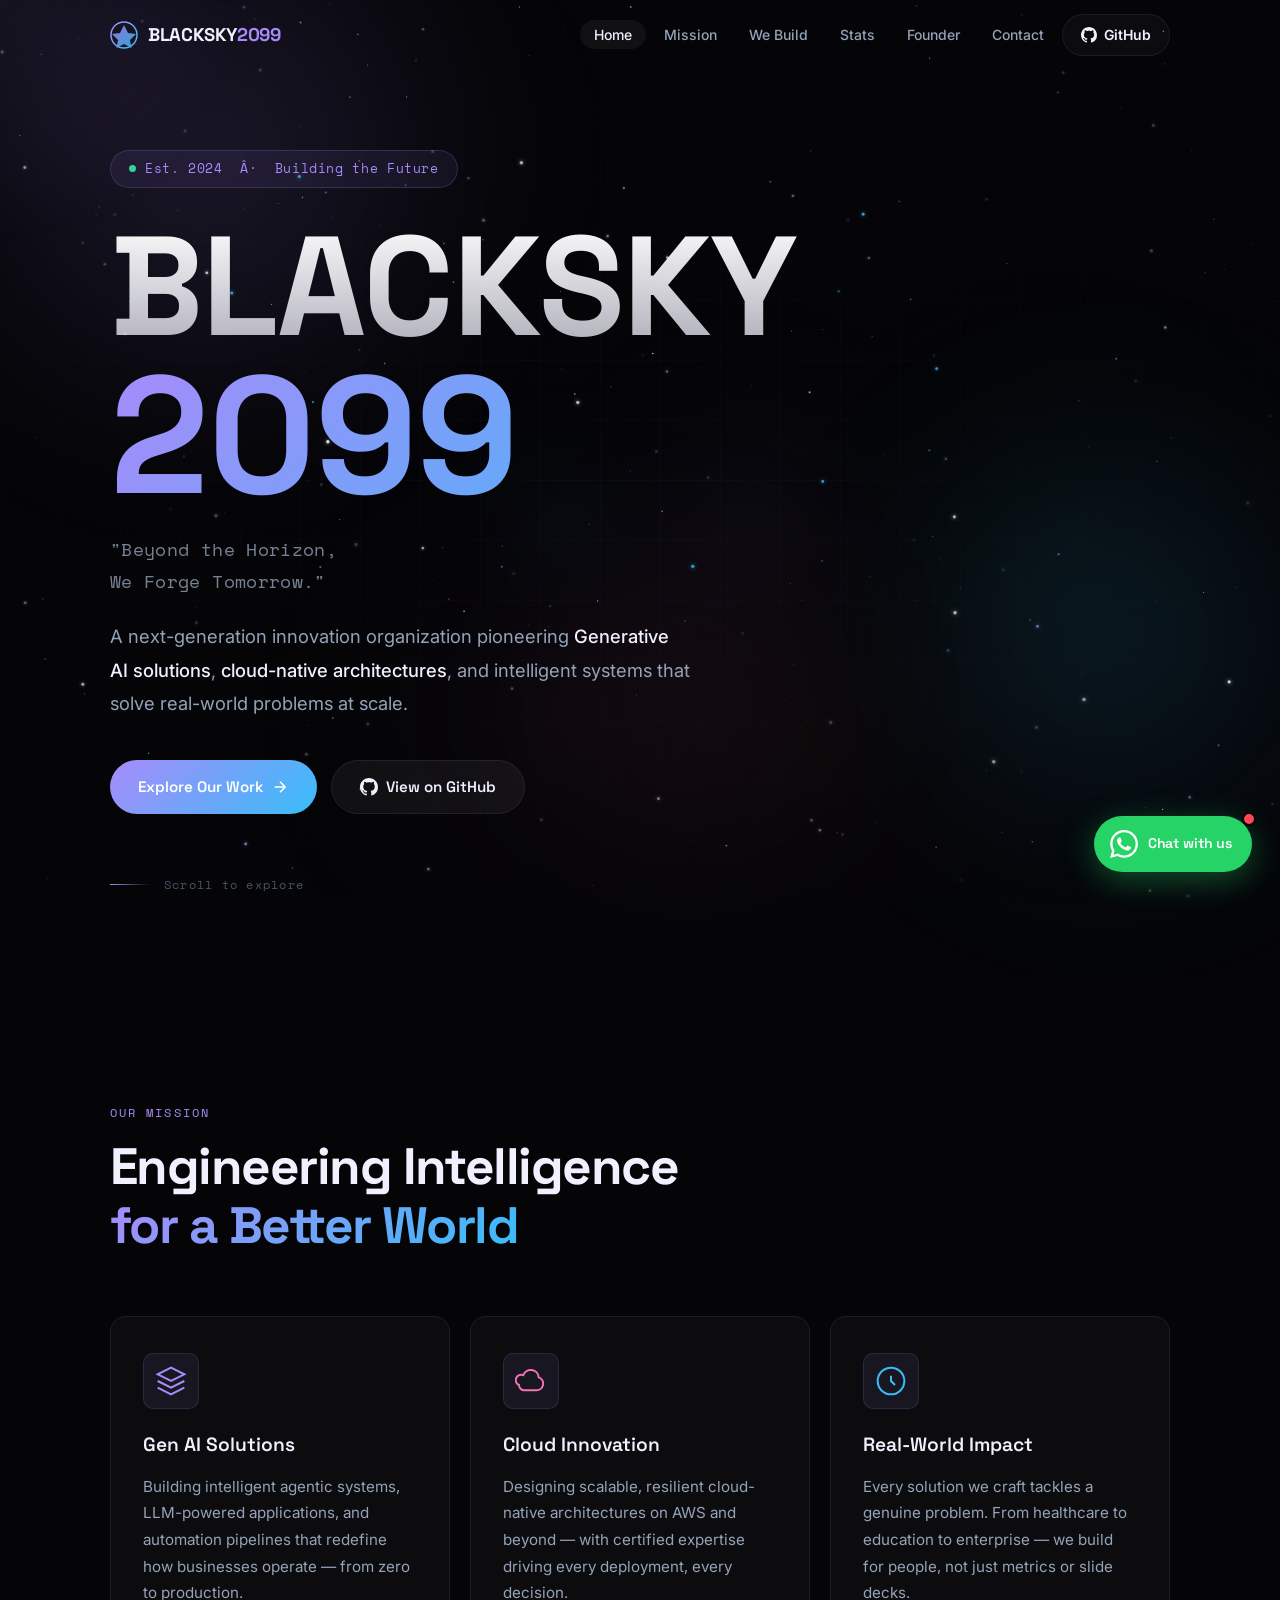
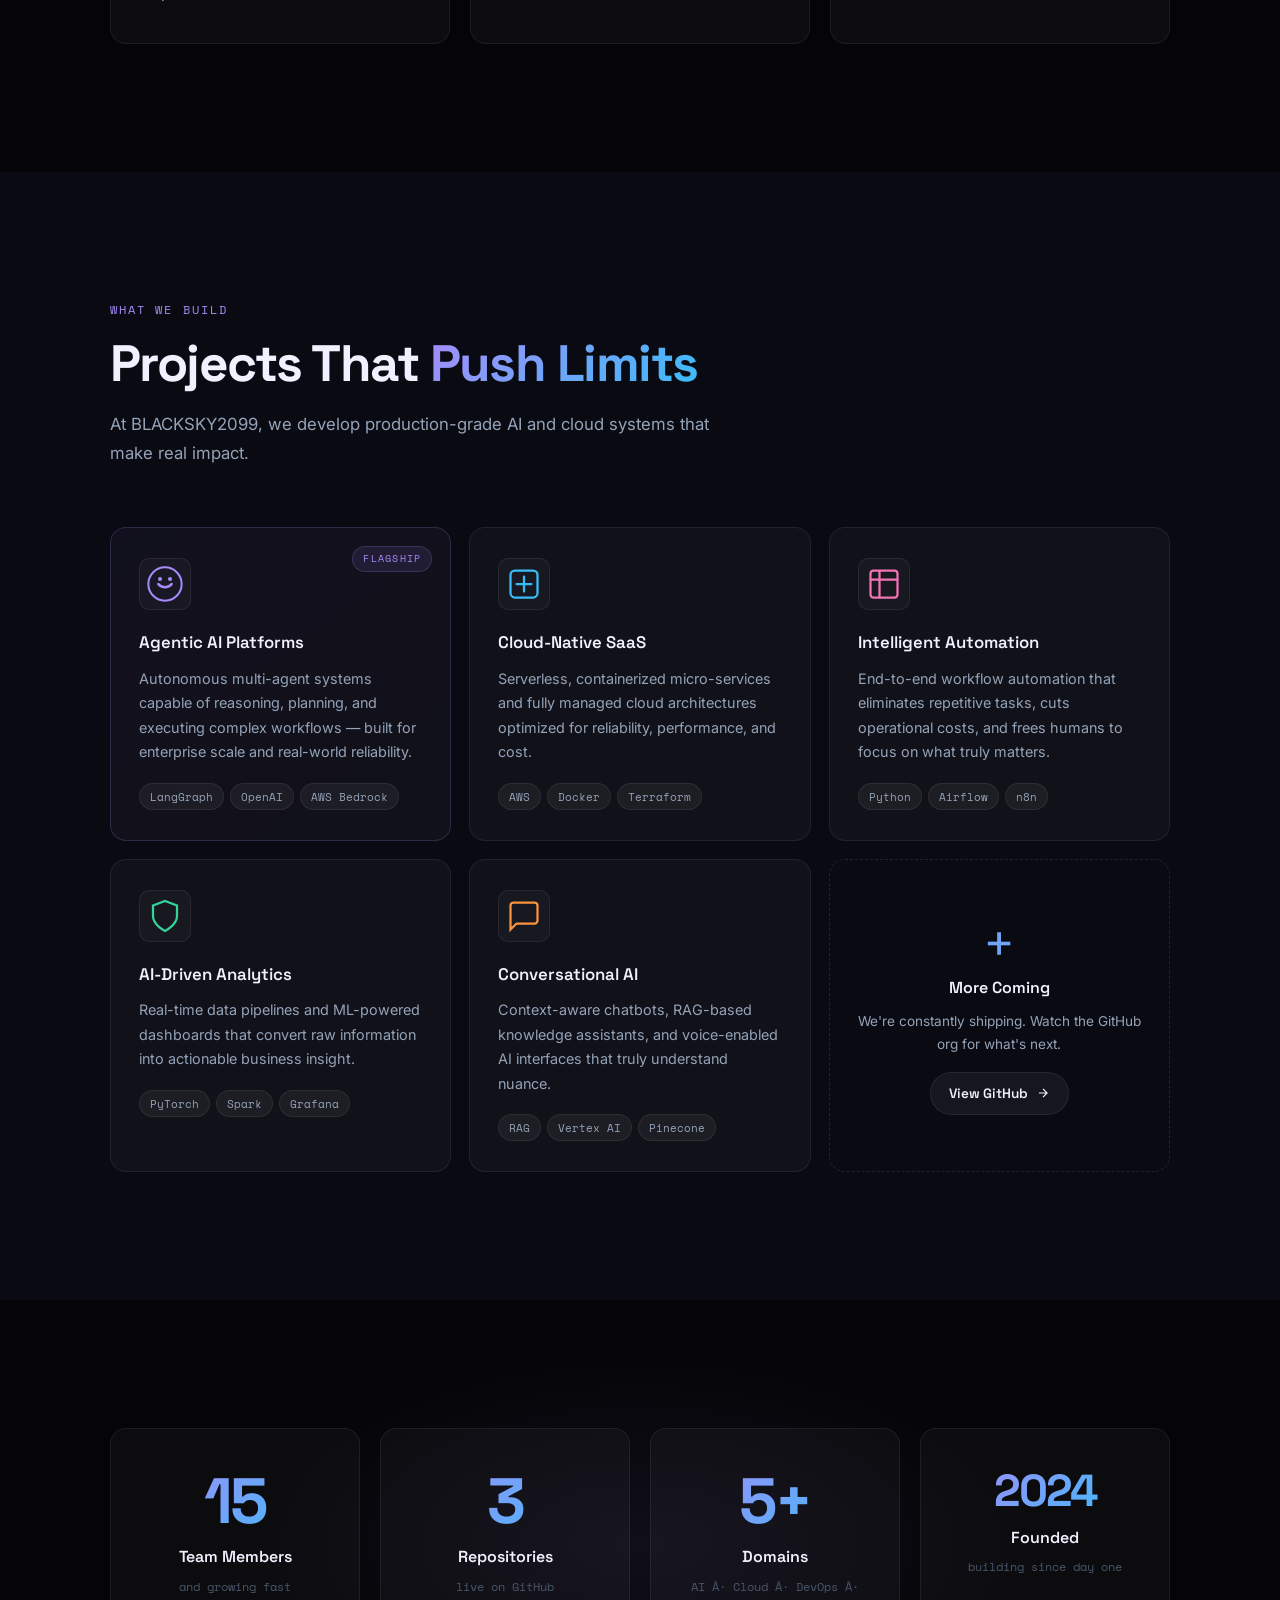
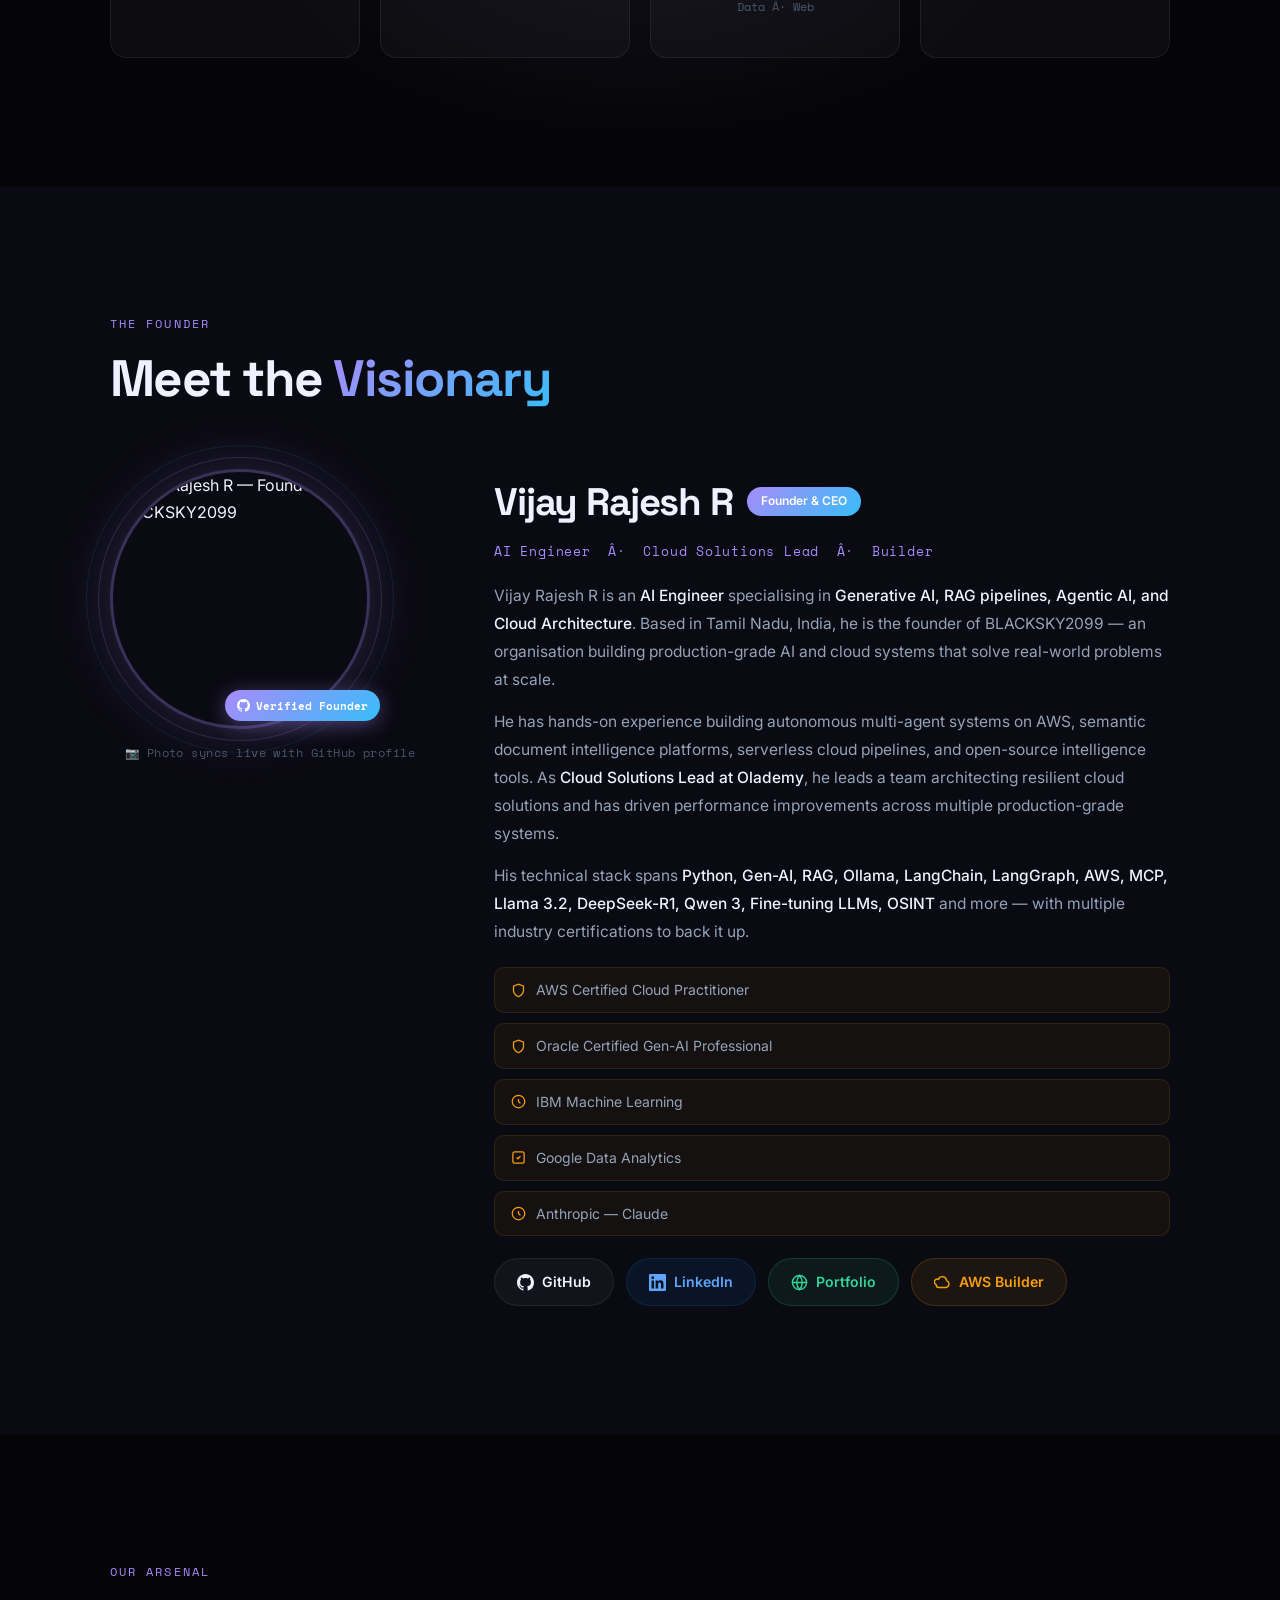
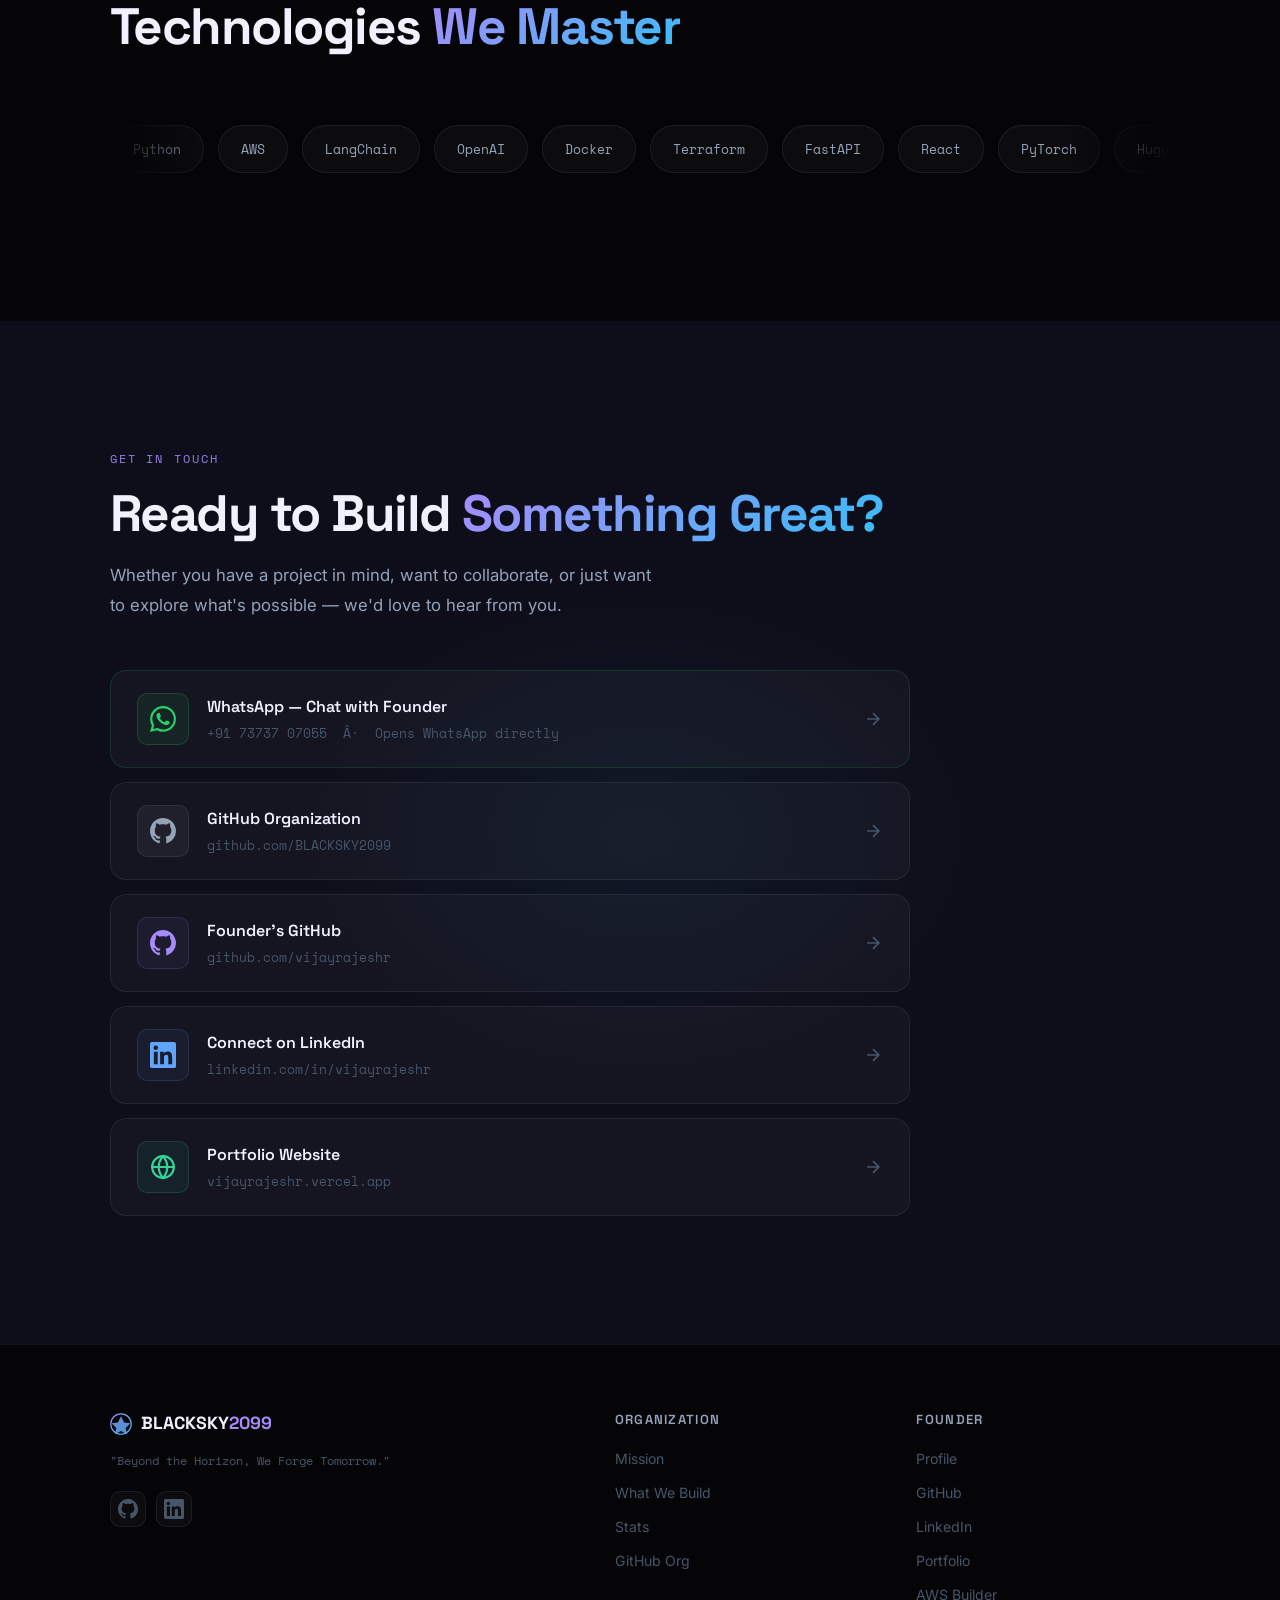
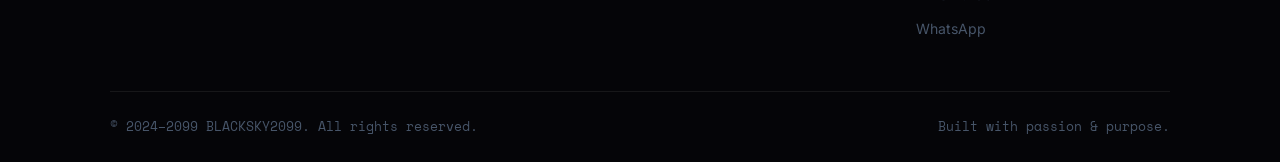
==== commit 62f614b8: "fix: clean UTF-8 encoding & ensure flawless Vercel deployment" ====
--- a/index.html
+++ b/index.html
@@ -3,20 +3,20 @@
 <head>
   <meta charset="UTF-8" />
   <meta name="viewport" content="width=device-width, initial-scale=1.0" />
-  <meta name="description" content="BLACKSKY2099 â€” Pioneering Gen AI solutions, Cloud innovation, and solving real-world problems. Founded by Vijay Rajesh R." />
+  <meta name="description" content="BLACKSKY2099 &mdash; Pioneering Gen AI solutions, Cloud innovation, and solving real-world problems. Founded by Vijay Rajesh R." />
   <meta name="keywords" content="BLACKSKY2099, AI, GenAI, Cloud, AWS, Agentic AI, Innovation, Technology, Vijay Rajesh" />
-  <meta property="og:title" content="BLACKSKY2099 â€” Beyond The Horizon" />
+  <meta property="og:title" content="BLACKSKY2099 &mdash; Beyond The Horizon" />
   <meta property="og:description" content="Pioneering Gen AI solutions, Cloud innovation, and solving real-world problems." />
   <meta property="og:image" content="https://avatars.githubusercontent.com/u/301773857?s=280&v=4" />
   <meta property="og:type" content="website" />
   <meta name="twitter:card" content="summary_large_image" />
-  <title>BLACKSKY2099 â€” Beyond The Horizon</title>
+  <title>BLACKSKY2099 &mdash; Beyond The Horizon</title>
   <link rel="preconnect" href="https://fonts.googleapis.com" />
   <link rel="preconnect" href="https://fonts.gstatic.com" crossorigin />
   <link href="https://fonts.googleapis.com/css2?family=Space+Grotesk:wght@300;400;500;600;700&family=Inter:wght@300;400;500;600&family=Space+Mono:wght@400;700&display=swap" rel="stylesheet" />
   <style>
 /* ============================================================
-   BLACKSKY2099 â€” Cosmic Dark Theme
+   BLACKSKY2099 &mdash; Cosmic Dark Theme
    styles.css
    ============================================================ */
 
@@ -1012,7 +1012,7 @@
 .footer-built { color: var(--text-muted); }
 
 /* ============================================================
-   RESPONSIVE â€” MOBILE NAV
+   RESPONSIVE &mdash; MOBILE NAV
    ============================================================ */
 @media (max-width: 860px) {
   .nav-toggle { display: flex; }
@@ -1279,7 +1279,7 @@
             </svg>
           </div>
           <h3>Gen AI Solutions</h3>
-          <p>Building intelligent agentic systems, LLM-powered applications, and automation pipelines that redefine how businesses operate â€” from zero to production.</p>
+          <p>Building intelligent agentic systems, LLM-powered applications, and automation pipelines that redefine how businesses operate &mdash; from zero to production.</p>
         </div>
         <div class="mission-card" data-reveal data-delay="100">
           <div class="mission-card-icon">
@@ -1289,7 +1289,7 @@
             </svg>
           </div>
           <h3>Cloud Innovation</h3>
-          <p>Designing scalable, resilient cloud-native architectures on AWS and beyond â€” with certified expertise driving every deployment, every decision.</p>
+          <p>Designing scalable, resilient cloud-native architectures on AWS and beyond &mdash; with certified expertise driving every deployment, every decision.</p>
         </div>
         <div class="mission-card" data-reveal data-delay="200">
           <div class="mission-card-icon">
@@ -1300,7 +1300,7 @@
             </svg>
           </div>
           <h3>Real-World Impact</h3>
-          <p>Every solution we craft tackles a genuine problem. From healthcare to education to enterprise â€” we build for people, not just metrics or slide decks.</p>
+          <p>Every solution we craft tackles a genuine problem. From healthcare to education to enterprise &mdash; we build for people, not just metrics or slide decks.</p>
         </div>
       </div>
     </div>
@@ -1323,7 +1323,7 @@
             <svg width="40" height="40" viewBox="0 0 24 24" fill="none"><path d="M12 2a10 10 0 1 0 0 20 10 10 0 0 0 0-20z" stroke="#a78bfa" stroke-width="1.2"/><path d="M8 12s1.5 2 4 2 4-2 4-2" stroke="#a78bfa" stroke-width="1.5" stroke-linecap="round"/><circle cx="9" cy="9" r="1.2" fill="#a78bfa"/><circle cx="15" cy="9" r="1.2" fill="#a78bfa"/></svg>
           </div>
           <h3>Agentic AI Platforms</h3>
-          <p>Autonomous multi-agent systems capable of reasoning, planning, and executing complex workflows â€” built for enterprise scale and real-world reliability.</p>
+          <p>Autonomous multi-agent systems capable of reasoning, planning, and executing complex workflows &mdash; built for enterprise scale and real-world reliability.</p>
           <div class="build-tags">
             <span>LangGraph</span><span>OpenAI</span><span>AWS Bedrock</span>
           </div>
@@ -1424,10 +1424,10 @@
           <div class="founder-photo-frame">
             <div class="founder-photo-ring founder-photo-ring--1"></div>
             <div class="founder-photo-ring founder-photo-ring--2"></div>
-            <!-- Photo is served live from GitHub â€” it auto-updates when you change your GitHub profile picture -->
+            <!-- Photo is served live from GitHub &mdash; it auto-updates when you change your GitHub profile picture -->
             <img
               src="https://avatars.githubusercontent.com/vijayrajeshr?v=4"
-              alt="Vijay Rajesh R â€” Founder of BLACKSKY2099"
+              alt="Vijay Rajesh R &mdash; Founder of BLACKSKY2099"
               class="founder-photo"
               loading="lazy"
             />
@@ -1448,7 +1448,7 @@
           <p class="founder-bio">
             Vijay Rajesh R is an <strong>AI Engineer</strong> specialising in
             <strong>Generative AI, RAG pipelines, Agentic AI, and Cloud Architecture</strong>.
-            Based in Tamil Nadu, India, he is the founder of BLACKSKY2099 â€” an organisation
+            Based in Tamil Nadu, India, he is the founder of BLACKSKY2099 &mdash; an organisation
             building production-grade AI and cloud systems that solve real-world problems at scale.
           </p>
           <p class="founder-bio">
@@ -1461,7 +1461,7 @@
           <p class="founder-bio">
             His technical stack spans <strong>Python, Gen-AI, RAG, Ollama, LangChain,
             LangGraph, AWS, MCP, Llama 3.2, DeepSeek-R1, Qwen 3, Fine-tuning LLMs,
-            OSINT</strong> and more â€” with multiple industry certifications to back it up.
+            OSINT</strong> and more &mdash; with multiple industry certifications to back it up.
           </p>
 
           <!-- Certifications -->
@@ -1484,7 +1484,7 @@
             </div>
             <div class="cert-badge">
               <svg width="15" height="15" viewBox="0 0 24 24" fill="none" stroke="#f59e0b" stroke-width="2"><circle cx="12" cy="12" r="10"/><path d="M12 8v4l3 3"/></svg>
-              Anthropic â€” Claude
+              Anthropic &mdash; Claude
             </div>
           </div>
 
@@ -1566,7 +1566,7 @@
         </h2>
         <p class="contact-desc">
           Whether you have a project in mind, want to collaborate, or just want to explore
-          what's possible â€” we'd love to hear from you.
+          what's possible &mdash; we'd love to hear from you.
         </p>
         <div class="contact-links">
           <!-- WhatsApp -->
@@ -1575,7 +1575,7 @@
               <svg width="26" height="26" fill="currentColor" viewBox="0 0 24 24"><path d="M17.472 14.382c-.297-.149-1.758-.867-2.03-.967-.273-.099-.471-.148-.67.15-.197.297-.767.966-.94 1.164-.173.199-.347.223-.644.075-.297-.15-1.255-.463-2.39-1.475-.883-.788-1.48-1.761-1.653-2.059-.173-.297-.018-.458.13-.606.134-.133.298-.347.446-.52.149-.174.198-.298.298-.497.099-.198.05-.371-.025-.52-.075-.149-.669-1.612-.916-2.207-.242-.579-.487-.5-.669-.51-.173-.008-.371-.01-.57-.01-.198 0-.52.074-.792.372-.272.297-1.04 1.016-1.04 2.479 0 1.462 1.065 2.875 1.213 3.074.149.198 2.096 3.2 5.077 4.487.709.306 1.262.489 1.694.625.712.227 1.36.195 1.871.118.571-.085 1.758-.719 2.006-1.413.248-.694.248-1.289.173-1.413-.074-.124-.272-.198-.57-.347m-5.421 7.403h-.004a9.87 9.87 0 0 1-5.031-1.378l-.361-.214-3.741.982.998-3.648-.235-.374a9.86 9.86 0 0 1-1.51-5.26c.001-5.45 4.436-9.884 9.888-9.884 2.64 0 5.122 1.03 6.988 2.898a9.825 9.825 0 0 1 2.893 6.994c-.003 5.45-4.437 9.884-9.885 9.884m8.413-18.297A11.815 11.815 0 0 0 12.05 0C5.495 0 .16 5.335.157 11.892c0 2.096.547 4.142 1.588 5.945L.057 24l6.305-1.654a11.882 11.882 0 0 0 5.683 1.448h.005c6.554 0 11.89-5.335 11.893-11.893a11.821 11.821 0 0 0-3.48-8.413z"/></svg>
             </div>
             <div class="contact-card-text">
-              <div class="contact-card-title">WhatsApp â€” Chat with Founder</div>
+              <div class="contact-card-title">WhatsApp &mdash; Chat with Founder</div>
               <div class="contact-card-sub">+91 73737 07055 &nbsp;Â·&nbsp; Opens WhatsApp directly</div>
             </div>
             <svg class="contact-card-arrow" width="20" height="20" viewBox="0 0 24 24" fill="none" stroke="currentColor" stroke-width="2"><path d="M5 12h14M12 5l7 7-7 7"/></svg>
@@ -1685,7 +1685,7 @@
 
   <script>
 /* ============================================================
-   BLACKSKY2099 â€” Cosmic Dark Theme
+   BLACKSKY2099 &mdash; Cosmic Dark Theme
    script.js
    ============================================================ */
 
@@ -1815,7 +1815,7 @@
 })();
 
 /* ============================================================
-   3. NAV â€” SCROLL & MOBILE TOGGLE
+   3. NAV &mdash; SCROLL & MOBILE TOGGLE
    ============================================================ */
 (function initNav() {
   const nav = document.getElementById('nav');
